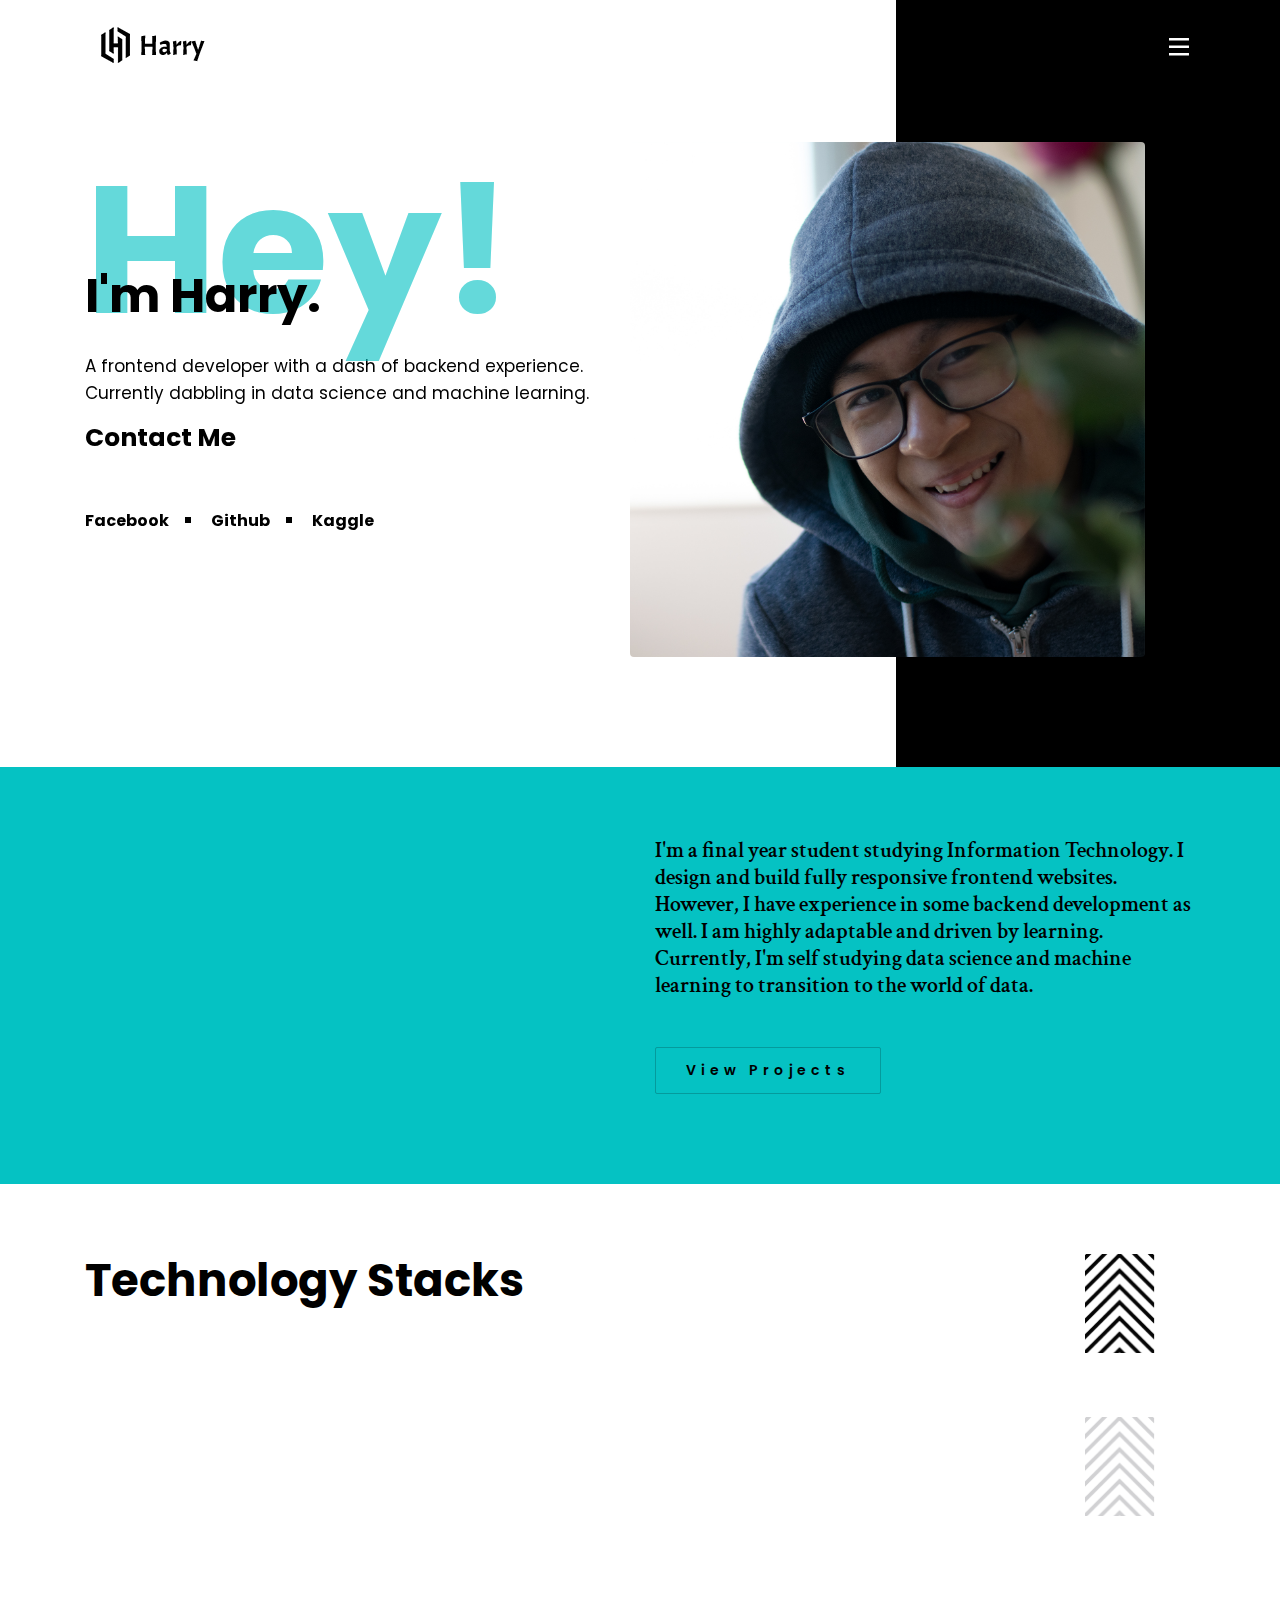
==== index.html @ b62c5f4a "initial files" ====
<!DOCTYPE html>
<html lang="en">

<head>
    <meta charset="UTF-8">
    <meta name="viewport" content="width=device-width, initial-scale=1.0">
    <meta http-equiv="X-UA-Compatible" content="ie=edge">
    <title>Harry Thu | Portfolio</title>
    <link rel="stylesheet" href="assets/vendors/animate.css/animate.min.css">
    <link rel="stylesheet" href="assets/css/style.css">

    <link rel="apple-touch-icon" sizes="180x180" href="assets/ico/apple-touch-icon.png">
    <link rel="icon" type="image/png" sizes="32x32" href="assets/ico/favicon-32x32.png">
    <link rel="icon" type="image/png" sizes="16x16" href="assets/ico/favicon-16x16.png">
    <link rel="manifest" href="assets/ico/site.webmanifest">

    
    <script src="assets/vendors/jquery/jquery.min.js"></script>
    <script src="assets/js/loader.js"></script>
</head>

<body>
    <div class="hiro-loader"></div>
    <header class="hiro-header home-header" id="top">
        <nav>
            <div class="container">
                <div class="hiro-nav">
                    <a href="index.html" class="nav-brand">
                        <img src="assets/images/logo@2x.png" alt="Hiro" class="logo">
                        <img src="assets/images/logo_white@2x.png" alt="Hiro" class="logo-white">
                    </a>
                    <button class="hiro-nav-popup-toggle">
                        <svg width="20px" height="18px" viewBox="0 0 20 18" version="1.1"
                            xmlns="http://www.w3.org/2000/svg" xmlns:xlink="http://www.w3.org/1999/xlink">
                            <g id="Hiro" stroke="none" stroke-width="1" fill="none" fill-rule="evenodd">
                                <g id="hiro-agency" transform="translate(-964.000000, -37.000000)" fill="#FFFFFF">
                                    <g id="Menu" transform="translate(964.000000, 37.000000)">
                                        <g id="menu">
                                            <rect id="Rectangle" fill-rule="nonzero" x="-8.05281767e-14" y="7.50795322"
                                                width="19.9609942" height="2.4951462"></rect>
                                            <rect id="Rectangle" fill-rule="nonzero" x="-8.05281767e-14" y="14.9964327"
                                                width="19.9609942" height="2.4951462"></rect>
                                            <rect id="Rectangle" fill-rule="nonzero" x="-8.05281767e-14"
                                                y="0.0194736842" width="19.9609942" height="2.4951462"></rect>
                                        </g>
                                    </g>
                                </g>
                            </g>
                        </svg>
                    </button>
                </div>
            </div>
        </nav>
        <div class="container wow fadeInUp">
            <div id="hiroHeaderCarousel" class="hiro-header-carousel carousel slide" data-ride="carousel"
                data-interval="3500">
                <div class="carousel-inner" role="listbox">
                    <div class="carousel-item active">
                        <div class="row">
                            <div class="col-md-6">
                                <h1 class="carousel-item-title" data-animation="animated fadeInRight" data-number="01">
                                    <span>I'm Harry.</span>
                                </h1>
                                <p class="carousel-item-description" data-animation="animated fadeInRight">A frontend
                                    developer with a dash of backend experience.
                                    Currently dabbling in data science and machine learning.
                                </p>
                                <a href="contact.html" class="carousel-item-link link-hover-fx"
                                    data-animation="animated fadeInRight" id="contact-butotn">Contact Me</a>
                                <ul class="carousel-item-social-links nav" data-animation="animated fadeInRight">
                                    <li>
                                        <a href="#!" class="link-hover-fx">Facebook</a>
                                    </li>
                                    <li>
                                        <a href="#!" class="link-hover-fx">Github</a>
                                    </li>
                                    <li>
                                        <a href="#!" class="link-hover-fx">Kaggle</a>
                                    </li>
                                </ul>
                            </div>

                            <div class="col-md-6">
                                <img src="assets/images/avatar.jpg" alt="Remarkable Digital Products"
                                    class="img-fluid w-100 rounded" width="372px">
                            </div>
                        </div>
                    </div>

                </div>

            </div>
        </div>
    </header>
    <div class="hiro-nav-popup-modal">
        <div class="hiro-nav-popup-modal-content">
            <div class="container">
                <div class="row">
                    <div class="col-md-6 menu-wrapper">
                        <ul class="nav hiro-main-nav">
                            <li class="nav-item">
                                <a href="index.html" class="nav-link">Home</a>
                            </li>
                            <li class="nav-item">
                                <a href="#about" class="nav-link">About Me</a>
                            </li>
                            <li class="nav-item">
                                <a href="#tech_stack" class="nav-link">Tech Stack</a>
                            </li>
                            <li class="nav-item">
                                <a href="#contact" class="nav-link">Contact</a>
                            </li>
                            <li class="nav-item">
                                <a href="resume" class="nav-link">Resume</a>
                            </li>
                        </ul>
                    </div>
                    <div class="col-md-6 blog-posts text-white ">
                        <h4 class="popup-blog-headng">Projects</h4>
                        <div class="media mb-4">
                            <img src="assets/images/projects/kaggle_thumbnail.jpg" alt="blog" width="86px" class="img-fluid mr-4">
                            <div class="media-body align-self-end">
                                <h5 class="popup-blog-post-title">Data Science </h5>
                                <h5 class="popup-blog-post-title">Titanic Dataset (Top 9%) </h5>
                                
                            </div>
                        </div>
                        <div class="media mb-4">
                            <img src="assets/images/Blog_small1.jpg" alt="blog" width="86px" class="img-fluid mr-4">
                            <div class="media-body align-self-end">
                                <h5 class="popup-blog-post-title">Web Development</h5>
                                <h5 class="popup-blog-post-title">First Full Stack Project </h5>
                            </div>
                        </div>

                        <p><a href="#projects" class="text-white link-hover-fx text-decoration-none"
                                id="nav-right-btn">View more</a></p>
                    </div>
                </div>
            </div>
        </div>
    </div>
    <section class="career-section hiro-section bg-primary " id="about">
        <div class="container">
            <div class="row">
                <div class="col-md-6 align-items-center my-auto">
                    <h2 class="section-title wow fadeInLeft">
                        About Me
                    </h2>
                </div>
                <div class="col-md-6 wow fadeInRight">
                    <p class="section-text-ct mb-5">I'm a final year student studying Information Technology. I design
                        and
                        build fully responsive frontend websites. However, I have experience in some backend development
                        as well. I am
                        highly adaptable and driven by learning.  Currently, I'm self studying data science and machine learning
                        to transition to the world of data.</p>
                    <a href="#projects" class="hiro-btn-outline">View Projects</a>

                </div>
            </div>
        </div>
    </section>
    <section class="hiro-section" id="tech_stack">
        <div class="container">
            <div class="service-section">
                <h2 class="section-title career-section-title">Technology Stacks</h2>
                <div class="row">
                    <div class="col-md-4 mb-4 mb-md-0 wow fadeInUp">
                        <h6 class="service-category-title">Comfortable</h6>
                        <ul class="service-list list-group list-group-flush">
                            <li class="list-group-item">HTML</li>
                            <li class="list-group-item">CSS/SASS</li>
                            <li class="list-group-item">Python</li>


                        </ul>
                    </div>
                    <div class="col-md-4 mb-4 mb-md-0 wow fadeInUp">
                        <h6 class="service-category-title">Capable</h6>
                        <ul class="service-list list-group list-group-flush">
                            <li class="list-group-item">Python (Data Science)</li>
                            <li class="list-group-item">Android (Java)</li>
                            <li class="list-group-item">Photoshop</li>
                        </ul>
                    </div>
                    <div class="col-md-4 mb-4 mb-md-0 wow fadeInUp">
                        <h6 class="service-category-title">Least comfortable</h6>
                        <ul class="service-list list-group list-group-flush">
                            <li class="list-group-item">Javascript</li>
                            <li class="list-group-item">MySQL</li>
                            <li class="list-group-item">PHP</li>
                        </ul>
                    </div>
                </div>
            </div>
        </div>
    </section>
    <section class="projects-section hiro-section" id="projects">
        <div class="container">
            <div class="row">
                <div class="col-md-6 project-column-normal fadeInUp">

                    <h2 class="section-title wow fadeInLeft">
                        Web Development
                    </h2>

                    <div class="project-card wow fadeInUp">
                        <img src="assets/images/projects/sign_tech/home_desktop.jpg" alt="Project" class="project-thumbnail">
                        <a href="signtech_project.html"><h6 class="project-title">Sign Tech</h6></a>
                        <p class="Project-category">Branding system / Motion design </p>
                    </div>
                    <div class="project-card wow fadeInUp">
                        <img src="assets/images/projects/cafes_in_yangon/landing_page.jpg" alt="Project" class="project-thumbnail">
                        <a href="cafe_project.html"><h6 class="project-title">Cafes in Yangon</h6></a>
                        <p class="Project-category">Branding system / Motion design </p>
                    </div>
                    <div class="project-card wow fadeInUp">
                        <img src="assets/images/projects/portfolio/1.jpg" alt="Project" class="project-thumbnail">
                        <a href="portfolio_project.html"><h6 class="project-title">Project Portfolio Version 1.0</h6></a>
                        <p class="Project-category">Branding system / Motion design </p>
                    </div>
                    <div class="project-card wow fadeInUp">
                        <img src="assets/images/projects/instagram_clone/3.jpg" alt="Project" class="project-thumbnail">
                        <a href="instagram_project.html"><h6 class="project-title">Instagram Clone</h6></a>                        
                        <p class="Project-category">Branding system / Motion design </p>
                    </div>
                </div>
                <div class="col-md-6 project-column-indented">
                    <h2 class="section-title wow fadeInRight">
                        Data Science
                    </h2>
                    <div class="project-card wow fadeInUp">
                        <img src="assets/images/projects/kaggle_thumbnail.jpg" alt="Project" class="project-thumbnail">
                        <h6 class="project-title">Predicting Titanic Survivors</h6>
                        <p class="Project-category">Top 9% of all competitors.<br>
                            Rank ~7300 on Kaggle </p>
                    </div>
                    <div class="project-card wow fadeInUp">
                        <img src="assets/images/Works1.png" alt="Project" class="project-thumbnail">
                        <h6 class="project-title">Predicting Cost of Cars</h6>
                        <p class="Project-category">Branding system / Motion design </p>
                    </div>
                    <div class="project-card wow fadeInUp">
                        <img src="assets/images/Works3.png" alt="Project" class="project-thumbnail">
                        <h6 class="project-title">Predicting Real Estate Cost</h6>
                        <p class="Project-category">Branding system / Motion design </p>
                    </div>
                    <h2 class="section-title wow fadeInRight">
                        IOT
                    </h2>
                    <div class="project-card wow fadeInUp">
                        <img src="assets/images/Works3.png" alt="Project" class="project-thumbnail">
                        <h6 class="project-title">Smart Mirror</h6>
                        <p class="Project-category">Top 9% of all competitors.<br>
                            Rank ~7300 on Kaggle </p>
                    </div>
                </div>

            </div>
        </div>
    </section>
    <section class="team-section hiro-section" id="work-experience">
        <div class="container">
            <div class="row">
                <div class="col-md-5 wow fadeInUp">
                    <h2 class="section-title">Work <br> Experience</h2>
                    <p class="section-text-light">Lorem ipsum dolor sit amet, consectetur adipiscing elit, sed do
                        eiusmod
                        tempor incididunt ut labore et dolore magna aliqua. Ut enim ad minim veniam, quis nostrud.</p>
                    <div>
                        <a class="carousel-control-prev" href="#hiroTeamCarousel" role="button" data-slide="prev">
                            <img src="assets/images/arrow_left.png" alt="left arrow" width="20px">
                            <span class="sr-only">Previous</span>
                        </a>
                        <a class="carousel-control-next" href="#hiroTeamCarousel" role="button" data-slide="next">
                            <img src="assets/images/Arrow_right.png" alt="right arrow" width="20px">
                            <span class="sr-only">Next</span>
                        </a>
                    </div>
                </div>
                <div class="col-md-7 wow fadeInRight my-auto">
                    <div id="hiroTeamCarousel" class="hiro-team-carousel carousel slide" data-ride="carousel">
                        <div class="carousel-inner" role="listbox">
                            <div class="carousel-item active">
                                <div class="row">
                                    <div class="col-sm-12 align-items-center ">
                                        <h2 class="carousel-title">Sign Tech</h2>
                                        <h5 class="carousel-subtitle">Project Lead</h5>
                                        <p>Lorem ipsum dolor sit amet, consectetur adipisicing elit. Distinctio eos
                                            laboriosam dolor molestias, voluptatibus cupiditate, labore illum totam
                                            porro ad earum deserunt fuga ullam cum in illo explicabo doloremque sed!
                                        </p>
                                    </div>
                                </div>
                            </div>
                            <div class="carousel-item ">
                                <div class="row">
                                    <div class="col-sm-12 align-items-center ">
                                        <h2 class="carousel-title">Inspiral Creative</h2>
                                        <h5 class="carousel-subtitle">Intern</h5>
                                        <p>Lorem ipsum dolor sit amet, consectetur adipisicing elit. Distinctio eos
                                            laboriosam dolor molestias, voluptatibus cupiditate, labore illum totam
                                            porro ad earum deserunt fuga ullam cum in illo explicabo doloremque sed!
                                        </p>
                                    </div>
                                </div>
                            </div>
                        </div>



                    </div>
                </div>
            </div>
        </div>
        </div>
    </section>
    <section class="contact-section hiro-section">
        <div class="container wow fadeInUp">
            <h6 class="font-weight-semibold mb-4 mb-md-0">At Explose, it’s always storytelling time. Swing by & share
                yours.</h6>
            <h2 class="section-title">Let’s talk</h2>
            <div class="contact-address">
                <div class="row">
                    <div class="col-md-5">
                        <p class="font-weight-medium">9010 Varna, Bulgaria, <br> Breeze Borough, <br> Saint Nicholas, 26
                        </p>
                    </div>
                    <div class="col-md-5 mb-4 mb-md-0">
                        <p class="font-weight-medium">MM: +95 421 004 559 <br> harrythu25@gmail.com</p>
                        <ul class="nav contact-social-links">
                            <li class="nav-item">
                                <a href="#!" class="nav-link">
                                    <img src="assets/images/twitter@1x.svg" alt="twitter">
                                </a>
                            </li>
                            <li class="nav-item">
                                <a href="#!" class="nav-link">
                                    <img src="assets/images/linkedin@1x.svg" alt="linkedin">
                                </a>
                            </li>
                            <li class="nav-item">
                                <a href="#!" class="nav-link">
                                    <img src="assets/images/facebook@1x.svg" alt="facebook">
                                </a>
                            </li>
                            <li class="nav-item">
                                <a href="#!" class="nav-link">
                                    <img src="assets/images/behance@1x.svg" alt="behance">
                                </a>
                            </li>
                            <li class="nav-item">
                                <a href="#!" class="nav-link">
                                    <img src="assets/images/medium@1x.svg" alt="medium">
                                </a>
                            </li>
                        </ul>
                    </div>
                    <div class="col-md-2 d-flex align-items-end">
                        <a href="#top" class="go-top-btn">
                            <img src="assets/images/arrow_up@1x.svg" alt="arrow up">
                            <span class="sr-only">Go to top</span>
                        </a>
                    </div>
                </div>
            </div>
        </div>
    </section>
    <footer class="hiro-footer wow fadeInUp">
        <div class="container d-flex flex-wrap justify-content-lg-between align-items-center">
            <p class="mb-0 footer-text">© <a href="https://www.bootstrapdash.com" target="_blank"
                    rel="noopener noreferrer" class="text-reset">BootstrapDash</a> 2020. All rights reserved.</p>
            <nav class="footer-nav nav">
                <a href="#!" class="nav-link">Terms and Conditions</a>
                <a href="#!" class="nav-link">Privacy Policy</a>
                <a href="#!" class="nav-link">Cookie Policy</a>
            </nav>
        </div>
    </footer>

    <script src="assets/vendors/wowjs/wow.min.js"></script>
    <script src="assets/vendors/popper.js/popper.min.js"></script>
    <script src="assets/vendors/bootstrap/dist/js/bootstrap.min.js"></script>
    <script src="assets/js/main.js"></script>
    <script>
        new WOW().init();
    </script>
</body>

</html>
---- assets/css/style.css ----
@import url("https://fonts.googleapis.com/css?family=Crimson+Text:600|Poppins:300,400,500,600,700&display=swap");
/*!
 * Bootstrap v4.4.1 (https://getbootstrap.com/)
 * Copyright 2011-2019 The Bootstrap Authors
 * Copyright 2011-2019 Twitter, Inc.
 * Licensed under MIT (https://github.com/twbs/bootstrap/blob/master/LICENSE)
 */
:root {
  --blue: #007bff;
  --indigo: #6610f2;
  --purple: #6f42c1;
  --pink: #e83e8c;
  --red: #dc3545;
  --orange: #fd7e14;
  --yellow: #ffc107;
  --green: #28a745;
  --teal: #20c997;
  --cyan: #17a2b8;
  --white: #fff;
  --gray: #6c757d;
  --gray-dark: #343a40;
  --primary: #05c2c3;
  --secondary: #6c757d;
  --success: #28a745;
  --info: #17a2b8;
  --warning: #ffc107;
  --danger: #dc3545;
  --light: #f8f9fa;
  --dark: #343a40;
  --breakpoint-xs: 0;
  --breakpoint-sm: 576px;
  --breakpoint-md: 768px;
  --breakpoint-lg: 992px;
  --breakpoint-xl: 1200px;
  --font-family-sans-serif: -apple-system, BlinkMacSystemFont, "Segoe UI", Roboto, "Helvetica Neue", Arial, "Noto Sans", sans-serif, "Apple Color Emoji", "Segoe UI Emoji", "Segoe UI Symbol", "Noto Color Emoji";
  --font-family-monospace: SFMono-Regular, Menlo, Monaco, Consolas, "Liberation Mono", "Courier New", monospace;
}

*,
*::before,
*::after {
  -webkit-box-sizing: border-box;
          box-sizing: border-box;
}

html {
  font-family: sans-serif;
  line-height: 1.15;
  -webkit-text-size-adjust: 100%;
  -webkit-tap-highlight-color: rgba(0, 0, 0, 0);
}

article, aside, figcaption, figure, footer, header, hgroup, main, nav, section {
  display: block;
}

body {
  margin: 0;
  font-family: "Poppins", sans-serif;
  font-size: 1rem;
  font-weight: 400;
  line-height: 1.5;
  color: #000000;
  text-align: left;
  background-color: #ffffff;
}

[tabindex="-1"]:focus:not(:focus-visible) {
  outline: 0 !important;
}

hr {
  -webkit-box-sizing: content-box;
          box-sizing: content-box;
  height: 0;
  overflow: visible;
}

h1, h2, h3, h4, h5, h6 {
  margin-top: 0;
  margin-bottom: 0.5rem;
}

p {
  margin-top: 0;
  margin-bottom: 1rem;
}

abbr[title],
abbr[data-original-title] {
  text-decoration: underline;
  -webkit-text-decoration: underline dotted;
          text-decoration: underline dotted;
  cursor: help;
  border-bottom: 0;
  text-decoration-skip-ink: none;
}

address {
  margin-bottom: 1rem;
  font-style: normal;
  line-height: inherit;
}

ol,
ul,
dl {
  margin-top: 0;
  margin-bottom: 1rem;
}

ol ol,
ul ul,
ol ul,
ul ol {
  margin-bottom: 0;
}

dt {
  font-weight: 700;
}

dd {
  margin-bottom: .5rem;
  margin-left: 0;
}

blockquote {
  margin: 0 0 1rem;
}

b,
strong {
  font-weight: bolder;
}

small {
  font-size: 80%;
}

sub,
sup {
  position: relative;
  font-size: 75%;
  line-height: 0;
  vertical-align: baseline;
}

sub {
  bottom: -.25em;
}

sup {
  top: -.5em;
}

a {
  color: #007bff;
  text-decoration: none;
  background-color: transparent;
}

a:hover {
  color: #0056b3;
  text-decoration: underline;
}

a:not([href]) {
  color: inherit;
  text-decoration: none;
}

a:not([href]):hover {
  color: inherit;
  text-decoration: none;
}

pre,
code,
kbd,
samp {
  font-family: SFMono-Regular, Menlo, Monaco, Consolas, "Liberation Mono", "Courier New", monospace;
  font-size: 1em;
}

pre {
  margin-top: 0;
  margin-bottom: 1rem;
  overflow: auto;
}

figure {
  margin: 0 0 1rem;
}

img {
  vertical-align: middle;
  border-style: none;
}

svg {
  overflow: hidden;
  vertical-align: middle;
}

table {
  border-collapse: collapse;
}

caption {
  padding-top: 0.75rem;
  padding-bottom: 0.75rem;
  color: #6c757d;
  text-align: left;
  caption-side: bottom;
}

th {
  text-align: inherit;
}

label {
  display: inline-block;
  margin-bottom: 0.5rem;
}

button {
  border-radius: 0;
}

button:focus {
  outline: 1px dotted;
  outline: 5px auto -webkit-focus-ring-color;
}

input,
button,
select,
optgroup,
textarea {
  margin: 0;
  font-family: inherit;
  font-size: inherit;
  line-height: inherit;
}

button,
input {
  overflow: visible;
}

button,
select {
  text-transform: none;
}

select {
  word-wrap: normal;
}

button,
[type="button"],
[type="reset"],
[type="submit"] {
  -webkit-appearance: button;
}

button:not(:disabled),
[type="button"]:not(:disabled),
[type="reset"]:not(:disabled),
[type="submit"]:not(:disabled) {
  cursor: pointer;
}

button::-moz-focus-inner,
[type="button"]::-moz-focus-inner,
[type="reset"]::-moz-focus-inner,
[type="submit"]::-moz-focus-inner {
  padding: 0;
  border-style: none;
}

input[type="radio"],
input[type="checkbox"] {
  -webkit-box-sizing: border-box;
          box-sizing: border-box;
  padding: 0;
}

input[type="date"],
input[type="time"],
input[type="datetime-local"],
input[type="month"] {
  -webkit-appearance: listbox;
}

textarea {
  overflow: auto;
  resize: vertical;
}

fieldset {
  min-width: 0;
  padding: 0;
  margin: 0;
  border: 0;
}

legend {
  display: block;
  width: 100%;
  max-width: 100%;
  padding: 0;
  margin-bottom: .5rem;
  font-size: 1.5rem;
  line-height: inherit;
  color: inherit;
  white-space: normal;
}

progress {
  vertical-align: baseline;
}

[type="number"]::-webkit-inner-spin-button,
[type="number"]::-webkit-outer-spin-button {
  height: auto;
}

[type="search"] {
  outline-offset: -2px;
  -webkit-appearance: none;
}

[type="search"]::-webkit-search-decoration {
  -webkit-appearance: none;
}

::-webkit-file-upload-button {
  font: inherit;
  -webkit-appearance: button;
}

output {
  display: inline-block;
}

summary {
  display: list-item;
  cursor: pointer;
}

template {
  display: none;
}

[hidden] {
  display: none !important;
}

h1, h2, h3, h4, h5, h6,
.h1, .h2, .h3, .h4, .h5, .h6 {
  margin-bottom: 0.5rem;
  font-weight: 700;
  line-height: 1.2;
}

h1, .h1 {
  font-size: 2.5rem;
}

h2, .h2 {
  font-size: 2rem;
}

h3, .h3 {
  font-size: 1.75rem;
}

h4, .h4 {
  font-size: 1.5rem;
}

h5, .h5 {
  font-size: 1.25rem;
}

h6, .h6 {
  font-size: 1rem;
}

.lead {
  font-size: 1.25rem;
  font-weight: 300;
}

.display-1 {
  font-size: 6rem;
  font-weight: 300;
  line-height: 1.2;
}

.display-2 {
  font-size: 5.5rem;
  font-weight: 300;
  line-height: 1.2;
}

.display-3 {
  font-size: 4.5rem;
  font-weight: 300;
  line-height: 1.2;
}

.display-4 {
  font-size: 3.5rem;
  font-weight: 300;
  line-height: 1.2;
}

hr {
  margin-top: 1rem;
  margin-bottom: 1rem;
  border: 0;
  border-top: 1px solid rgba(0, 0, 0, 0.1);
}

small,
.small {
  font-size: 80%;
  font-weight: 400;
}

mark,
.mark {
  padding: 0.2em;
  background-color: #fcf8e3;
}

.list-unstyled {
  padding-left: 0;
  list-style: none;
}

.list-inline {
  padding-left: 0;
  list-style: none;
}

.list-inline-item {
  display: inline-block;
}

.list-inline-item:not(:last-child) {
  margin-right: 0.5rem;
}

.initialism {
  font-size: 90%;
  text-transform: uppercase;
}

.blockquote {
  margin-bottom: 1rem;
  font-size: 1.25rem;
}

.blockquote-footer {
  display: block;
  font-size: 80%;
  color: #6c757d;
}

.blockquote-footer::before {
  content: "\2014\00A0";
}

.img-fluid {
  max-width: 100%;
  height: auto;
}

.img-thumbnail {
  padding: 0.25rem;
  background-color: #fff;
  border: 1px solid #dee2e6;
  border-radius: 0.25rem;
  max-width: 100%;
  height: auto;
}

.figure {
  display: inline-block;
}

.figure-img {
  margin-bottom: 0.5rem;
  line-height: 1;
}

.figure-caption {
  font-size: 90%;
  color: #6c757d;
}

code {
  font-size: 87.5%;
  color: #e83e8c;
  word-wrap: break-word;
}

a > code {
  color: inherit;
}

kbd {
  padding: 0.2rem 0.4rem;
  font-size: 87.5%;
  color: #fff;
  background-color: #212529;
  border-radius: 0.2rem;
}

kbd kbd {
  padding: 0;
  font-size: 100%;
  font-weight: 700;
}

pre {
  display: block;
  font-size: 87.5%;
  color: #212529;
}

pre code {
  font-size: inherit;
  color: inherit;
  word-break: normal;
}

.pre-scrollable {
  max-height: 340px;
  overflow-y: scroll;
}

.container {
  width: 100%;
  padding-right: 15px;
  padding-left: 15px;
  margin-right: auto;
  margin-left: auto;
}

@media (min-width: 576px) {
  .container {
    max-width: 540px;
  }
}

@media (min-width: 768px) {
  .container {
    max-width: 720px;
  }
}

@media (min-width: 992px) {
  .container {
    max-width: 960px;
  }
}

@media (min-width: 1200px) {
  .container {
    max-width: 1140px;
  }
}

.container-fluid, .container-sm, .container-md, .container-lg, .container-xl {
  width: 100%;
  padding-right: 15px;
  padding-left: 15px;
  margin-right: auto;
  margin-left: auto;
}

@media (min-width: 576px) {
  .container, .container-sm {
    max-width: 540px;
  }
}

@media (min-width: 768px) {
  .container, .container-sm, .container-md {
    max-width: 720px;
  }
}

@media (min-width: 992px) {
  .container, .container-sm, .container-md, .container-lg {
    max-width: 960px;
  }
}

@media (min-width: 1200px) {
  .container, .container-sm, .container-md, .container-lg, .container-xl {
    max-width: 1140px;
  }
}

.row {
  display: -webkit-box;
  display: -ms-flexbox;
  display: flex;
  -ms-flex-wrap: wrap;
      flex-wrap: wrap;
  margin-right: -15px;
  margin-left: -15px;
}

.no-gutters {
  margin-right: 0;
  margin-left: 0;
}

.no-gutters > .col,
.no-gutters > [class*="col-"] {
  padding-right: 0;
  padding-left: 0;
}

.col-1, .col-2, .col-3, .col-4, .col-5, .col-6, .col-7, .col-8, .col-9, .col-10, .col-11, .col-12, .col,
.col-auto, .col-sm-1, .col-sm-2, .col-sm-3, .col-sm-4, .col-sm-5, .col-sm-6, .col-sm-7, .col-sm-8, .col-sm-9, .col-sm-10, .col-sm-11, .col-sm-12, .col-sm,
.col-sm-auto, .col-md-1, .col-md-2, .col-md-3, .col-md-4, .col-md-5, .col-md-6, .col-md-7, .col-md-8, .col-md-9, .col-md-10, .col-md-11, .col-md-12, .col-md,
.col-md-auto, .col-lg-1, .col-lg-2, .col-lg-3, .col-lg-4, .col-lg-5, .col-lg-6, .col-lg-7, .col-lg-8, .col-lg-9, .col-lg-10, .col-lg-11, .col-lg-12, .col-lg,
.col-lg-auto, .col-xl-1, .col-xl-2, .col-xl-3, .col-xl-4, .col-xl-5, .col-xl-6, .col-xl-7, .col-xl-8, .col-xl-9, .col-xl-10, .col-xl-11, .col-xl-12, .col-xl,
.col-xl-auto {
  position: relative;
  width: 100%;
  padding-right: 15px;
  padding-left: 15px;
}

.col {
  -ms-flex-preferred-size: 0;
      flex-basis: 0;
  -webkit-box-flex: 1;
      -ms-flex-positive: 1;
          flex-grow: 1;
  max-width: 100%;
}

.row-cols-1 > * {
  -webkit-box-flex: 0;
      -ms-flex: 0 0 100%;
          flex: 0 0 100%;
  max-width: 100%;
}

.row-cols-2 > * {
  -webkit-box-flex: 0;
      -ms-flex: 0 0 50%;
          flex: 0 0 50%;
  max-width: 50%;
}

.row-cols-3 > * {
  -webkit-box-flex: 0;
      -ms-flex: 0 0 33.33333%;
          flex: 0 0 33.33333%;
  max-width: 33.33333%;
}

.row-cols-4 > * {
  -webkit-box-flex: 0;
      -ms-flex: 0 0 25%;
          flex: 0 0 25%;
  max-width: 25%;
}

.row-cols-5 > * {
  -webkit-box-flex: 0;
      -ms-flex: 0 0 20%;
          flex: 0 0 20%;
  max-width: 20%;
}

.row-cols-6 > * {
  -webkit-box-flex: 0;
      -ms-flex: 0 0 16.66667%;
          flex: 0 0 16.66667%;
  max-width: 16.66667%;
}

.col-auto {
  -webkit-box-flex: 0;
      -ms-flex: 0 0 auto;
          flex: 0 0 auto;
  width: auto;
  max-width: 100%;
}

.col-1 {
  -webkit-box-flex: 0;
      -ms-flex: 0 0 8.33333%;
          flex: 0 0 8.33333%;
  max-width: 8.33333%;
}

.col-2 {
  -webkit-box-flex: 0;
      -ms-flex: 0 0 16.66667%;
          flex: 0 0 16.66667%;
  max-width: 16.66667%;
}

.col-3 {
  -webkit-box-flex: 0;
      -ms-flex: 0 0 25%;
          flex: 0 0 25%;
  max-width: 25%;
}

.col-4 {
  -webkit-box-flex: 0;
      -ms-flex: 0 0 33.33333%;
          flex: 0 0 33.33333%;
  max-width: 33.33333%;
}

.col-5 {
  -webkit-box-flex: 0;
      -ms-flex: 0 0 41.66667%;
          flex: 0 0 41.66667%;
  max-width: 41.66667%;
}

.col-6 {
  -webkit-box-flex: 0;
      -ms-flex: 0 0 50%;
          flex: 0 0 50%;
  max-width: 50%;
}

.col-7 {
  -webkit-box-flex: 0;
      -ms-flex: 0 0 58.33333%;
          flex: 0 0 58.33333%;
  max-width: 58.33333%;
}

.col-8 {
  -webkit-box-flex: 0;
      -ms-flex: 0 0 66.66667%;
          flex: 0 0 66.66667%;
  max-width: 66.66667%;
}

.col-9 {
  -webkit-box-flex: 0;
      -ms-flex: 0 0 75%;
          flex: 0 0 75%;
  max-width: 75%;
}

.col-10 {
  -webkit-box-flex: 0;
      -ms-flex: 0 0 83.33333%;
          flex: 0 0 83.33333%;
  max-width: 83.33333%;
}

.col-11 {
  -webkit-box-flex: 0;
      -ms-flex: 0 0 91.66667%;
          flex: 0 0 91.66667%;
  max-width: 91.66667%;
}

.col-12 {
  -webkit-box-flex: 0;
      -ms-flex: 0 0 100%;
          flex: 0 0 100%;
  max-width: 100%;
}

.order-first {
  -webkit-box-ordinal-group: 0;
      -ms-flex-order: -1;
          order: -1;
}

.order-last {
  -webkit-box-ordinal-group: 14;
      -ms-flex-order: 13;
          order: 13;
}

.order-0 {
  -webkit-box-ordinal-group: 1;
      -ms-flex-order: 0;
          order: 0;
}

.order-1 {
  -webkit-box-ordinal-group: 2;
      -ms-flex-order: 1;
          order: 1;
}

.order-2 {
  -webkit-box-ordinal-group: 3;
      -ms-flex-order: 2;
          order: 2;
}

.order-3 {
  -webkit-box-ordinal-group: 4;
      -ms-flex-order: 3;
          order: 3;
}

.order-4 {
  -webkit-box-ordinal-group: 5;
      -ms-flex-order: 4;
          order: 4;
}

.order-5 {
  -webkit-box-ordinal-group: 6;
      -ms-flex-order: 5;
          order: 5;
}

.order-6 {
  -webkit-box-ordinal-group: 7;
      -ms-flex-order: 6;
          order: 6;
}

.order-7 {
  -webkit-box-ordinal-group: 8;
      -ms-flex-order: 7;
          order: 7;
}

.order-8 {
  -webkit-box-ordinal-group: 9;
      -ms-flex-order: 8;
          order: 8;
}

.order-9 {
  -webkit-box-ordinal-group: 10;
      -ms-flex-order: 9;
          order: 9;
}

.order-10 {
  -webkit-box-ordinal-group: 11;
      -ms-flex-order: 10;
          order: 10;
}

.order-11 {
  -webkit-box-ordinal-group: 12;
      -ms-flex-order: 11;
          order: 11;
}

.order-12 {
  -webkit-box-ordinal-group: 13;
      -ms-flex-order: 12;
          order: 12;
}

.offset-1 {
  margin-left: 8.33333%;
}

.offset-2 {
  margin-left: 16.66667%;
}

.offset-3 {
  margin-left: 25%;
}

.offset-4 {
  margin-left: 33.33333%;
}

.offset-5 {
  margin-left: 41.66667%;
}

.offset-6 {
  margin-left: 50%;
}

.offset-7 {
  margin-left: 58.33333%;
}

.offset-8 {
  margin-left: 66.66667%;
}

.offset-9 {
  margin-left: 75%;
}

.offset-10 {
  margin-left: 83.33333%;
}

.offset-11 {
  margin-left: 91.66667%;
}

@media (min-width: 576px) {
  .col-sm {
    -ms-flex-preferred-size: 0;
        flex-basis: 0;
    -webkit-box-flex: 1;
        -ms-flex-positive: 1;
            flex-grow: 1;
    max-width: 100%;
  }
  .row-cols-sm-1 > * {
    -webkit-box-flex: 0;
        -ms-flex: 0 0 100%;
            flex: 0 0 100%;
    max-width: 100%;
  }
  .row-cols-sm-2 > * {
    -webkit-box-flex: 0;
        -ms-flex: 0 0 50%;
            flex: 0 0 50%;
    max-width: 50%;
  }
  .row-cols-sm-3 > * {
    -webkit-box-flex: 0;
        -ms-flex: 0 0 33.33333%;
            flex: 0 0 33.33333%;
    max-width: 33.33333%;
  }
  .row-cols-sm-4 > * {
    -webkit-box-flex: 0;
        -ms-flex: 0 0 25%;
            flex: 0 0 25%;
    max-width: 25%;
  }
  .row-cols-sm-5 > * {
    -webkit-box-flex: 0;
        -ms-flex: 0 0 20%;
            flex: 0 0 20%;
    max-width: 20%;
  }
  .row-cols-sm-6 > * {
    -webkit-box-flex: 0;
        -ms-flex: 0 0 16.66667%;
            flex: 0 0 16.66667%;
    max-width: 16.66667%;
  }
  .col-sm-auto {
    -webkit-box-flex: 0;
        -ms-flex: 0 0 auto;
            flex: 0 0 auto;
    width: auto;
    max-width: 100%;
  }
  .col-sm-1 {
    -webkit-box-flex: 0;
        -ms-flex: 0 0 8.33333%;
            flex: 0 0 8.33333%;
    max-width: 8.33333%;
  }
  .col-sm-2 {
    -webkit-box-flex: 0;
        -ms-flex: 0 0 16.66667%;
            flex: 0 0 16.66667%;
    max-width: 16.66667%;
  }
  .col-sm-3 {
    -webkit-box-flex: 0;
        -ms-flex: 0 0 25%;
            flex: 0 0 25%;
    max-width: 25%;
  }
  .col-sm-4 {
    -webkit-box-flex: 0;
        -ms-flex: 0 0 33.33333%;
            flex: 0 0 33.33333%;
    max-width: 33.33333%;
  }
  .col-sm-5 {
    -webkit-box-flex: 0;
        -ms-flex: 0 0 41.66667%;
            flex: 0 0 41.66667%;
    max-width: 41.66667%;
  }
  .col-sm-6 {
    -webkit-box-flex: 0;
        -ms-flex: 0 0 50%;
            flex: 0 0 50%;
    max-width: 50%;
  }
  .col-sm-7 {
    -webkit-box-flex: 0;
        -ms-flex: 0 0 58.33333%;
            flex: 0 0 58.33333%;
    max-width: 58.33333%;
  }
  .col-sm-8 {
    -webkit-box-flex: 0;
        -ms-flex: 0 0 66.66667%;
            flex: 0 0 66.66667%;
    max-width: 66.66667%;
  }
  .col-sm-9 {
    -webkit-box-flex: 0;
        -ms-flex: 0 0 75%;
            flex: 0 0 75%;
    max-width: 75%;
  }
  .col-sm-10 {
    -webkit-box-flex: 0;
        -ms-flex: 0 0 83.33333%;
            flex: 0 0 83.33333%;
    max-width: 83.33333%;
  }
  .col-sm-11 {
    -webkit-box-flex: 0;
        -ms-flex: 0 0 91.66667%;
            flex: 0 0 91.66667%;
    max-width: 91.66667%;
  }
  .col-sm-12 {
    -webkit-box-flex: 0;
        -ms-flex: 0 0 100%;
            flex: 0 0 100%;
    max-width: 100%;
  }
  .order-sm-first {
    -webkit-box-ordinal-group: 0;
        -ms-flex-order: -1;
            order: -1;
  }
  .order-sm-last {
    -webkit-box-ordinal-group: 14;
        -ms-flex-order: 13;
            order: 13;
  }
  .order-sm-0 {
    -webkit-box-ordinal-group: 1;
        -ms-flex-order: 0;
            order: 0;
  }
  .order-sm-1 {
    -webkit-box-ordinal-group: 2;
        -ms-flex-order: 1;
            order: 1;
  }
  .order-sm-2 {
    -webkit-box-ordinal-group: 3;
        -ms-flex-order: 2;
            order: 2;
  }
  .order-sm-3 {
    -webkit-box-ordinal-group: 4;
        -ms-flex-order: 3;
            order: 3;
  }
  .order-sm-4 {
    -webkit-box-ordinal-group: 5;
        -ms-flex-order: 4;
            order: 4;
  }
  .order-sm-5 {
    -webkit-box-ordinal-group: 6;
        -ms-flex-order: 5;
            order: 5;
  }
  .order-sm-6 {
    -webkit-box-ordinal-group: 7;
        -ms-flex-order: 6;
            order: 6;
  }
  .order-sm-7 {
    -webkit-box-ordinal-group: 8;
        -ms-flex-order: 7;
            order: 7;
  }
  .order-sm-8 {
    -webkit-box-ordinal-group: 9;
        -ms-flex-order: 8;
            order: 8;
  }
  .order-sm-9 {
    -webkit-box-ordinal-group: 10;
        -ms-flex-order: 9;
            order: 9;
  }
  .order-sm-10 {
    -webkit-box-ordinal-group: 11;
        -ms-flex-order: 10;
            order: 10;
  }
  .order-sm-11 {
    -webkit-box-ordinal-group: 12;
        -ms-flex-order: 11;
            order: 11;
  }
  .order-sm-12 {
    -webkit-box-ordinal-group: 13;
        -ms-flex-order: 12;
            order: 12;
  }
  .offset-sm-0 {
    margin-left: 0;
  }
  .offset-sm-1 {
    margin-left: 8.33333%;
  }
  .offset-sm-2 {
    margin-left: 16.66667%;
  }
  .offset-sm-3 {
    margin-left: 25%;
  }
  .offset-sm-4 {
    margin-left: 33.33333%;
  }
  .offset-sm-5 {
    margin-left: 41.66667%;
  }
  .offset-sm-6 {
    margin-left: 50%;
  }
  .offset-sm-7 {
    margin-left: 58.33333%;
  }
  .offset-sm-8 {
    margin-left: 66.66667%;
  }
  .offset-sm-9 {
    margin-left: 75%;
  }
  .offset-sm-10 {
    margin-left: 83.33333%;
  }
  .offset-sm-11 {
    margin-left: 91.66667%;
  }
}

@media (min-width: 768px) {
  .col-md {
    -ms-flex-preferred-size: 0;
        flex-basis: 0;
    -webkit-box-flex: 1;
        -ms-flex-positive: 1;
            flex-grow: 1;
    max-width: 100%;
  }
  .row-cols-md-1 > * {
    -webkit-box-flex: 0;
        -ms-flex: 0 0 100%;
            flex: 0 0 100%;
    max-width: 100%;
  }
  .row-cols-md-2 > * {
    -webkit-box-flex: 0;
        -ms-flex: 0 0 50%;
            flex: 0 0 50%;
    max-width: 50%;
  }
  .row-cols-md-3 > * {
    -webkit-box-flex: 0;
        -ms-flex: 0 0 33.33333%;
            flex: 0 0 33.33333%;
    max-width: 33.33333%;
  }
  .row-cols-md-4 > * {
    -webkit-box-flex: 0;
        -ms-flex: 0 0 25%;
            flex: 0 0 25%;
    max-width: 25%;
  }
  .row-cols-md-5 > * {
    -webkit-box-flex: 0;
        -ms-flex: 0 0 20%;
            flex: 0 0 20%;
    max-width: 20%;
  }
  .row-cols-md-6 > * {
    -webkit-box-flex: 0;
        -ms-flex: 0 0 16.66667%;
            flex: 0 0 16.66667%;
    max-width: 16.66667%;
  }
  .col-md-auto {
    -webkit-box-flex: 0;
        -ms-flex: 0 0 auto;
            flex: 0 0 auto;
    width: auto;
    max-width: 100%;
  }
  .col-md-1 {
    -webkit-box-flex: 0;
        -ms-flex: 0 0 8.33333%;
            flex: 0 0 8.33333%;
    max-width: 8.33333%;
  }
  .col-md-2 {
    -webkit-box-flex: 0;
        -ms-flex: 0 0 16.66667%;
            flex: 0 0 16.66667%;
    max-width: 16.66667%;
  }
  .col-md-3 {
    -webkit-box-flex: 0;
        -ms-flex: 0 0 25%;
            flex: 0 0 25%;
    max-width: 25%;
  }
  .col-md-4 {
    -webkit-box-flex: 0;
        -ms-flex: 0 0 33.33333%;
            flex: 0 0 33.33333%;
    max-width: 33.33333%;
  }
  .col-md-5 {
    -webkit-box-flex: 0;
        -ms-flex: 0 0 41.66667%;
            flex: 0 0 41.66667%;
    max-width: 41.66667%;
  }
  .col-md-6 {
    -webkit-box-flex: 0;
        -ms-flex: 0 0 50%;
            flex: 0 0 50%;
    max-width: 50%;
  }
  .col-md-7 {
    -webkit-box-flex: 0;
        -ms-flex: 0 0 58.33333%;
            flex: 0 0 58.33333%;
    max-width: 58.33333%;
  }
  .col-md-8 {
    -webkit-box-flex: 0;
        -ms-flex: 0 0 66.66667%;
            flex: 0 0 66.66667%;
    max-width: 66.66667%;
  }
  .col-md-9 {
    -webkit-box-flex: 0;
        -ms-flex: 0 0 75%;
            flex: 0 0 75%;
    max-width: 75%;
  }
  .col-md-10 {
    -webkit-box-flex: 0;
        -ms-flex: 0 0 83.33333%;
            flex: 0 0 83.33333%;
    max-width: 83.33333%;
  }
  .col-md-11 {
    -webkit-box-flex: 0;
        -ms-flex: 0 0 91.66667%;
            flex: 0 0 91.66667%;
    max-width: 91.66667%;
  }
  .col-md-12 {
    -webkit-box-flex: 0;
        -ms-flex: 0 0 100%;
            flex: 0 0 100%;
    max-width: 100%;
  }
  .order-md-first {
    -webkit-box-ordinal-group: 0;
        -ms-flex-order: -1;
            order: -1;
  }
  .order-md-last {
    -webkit-box-ordinal-group: 14;
        -ms-flex-order: 13;
            order: 13;
  }
  .order-md-0 {
    -webkit-box-ordinal-group: 1;
        -ms-flex-order: 0;
            order: 0;
  }
  .order-md-1 {
    -webkit-box-ordinal-group: 2;
        -ms-flex-order: 1;
            order: 1;
  }
  .order-md-2 {
    -webkit-box-ordinal-group: 3;
        -ms-flex-order: 2;
            order: 2;
  }
  .order-md-3 {
    -webkit-box-ordinal-group: 4;
        -ms-flex-order: 3;
            order: 3;
  }
  .order-md-4 {
    -webkit-box-ordinal-group: 5;
        -ms-flex-order: 4;
            order: 4;
  }
  .order-md-5 {
    -webkit-box-ordinal-group: 6;
        -ms-flex-order: 5;
            order: 5;
  }
  .order-md-6 {
    -webkit-box-ordinal-group: 7;
        -ms-flex-order: 6;
            order: 6;
  }
  .order-md-7 {
    -webkit-box-ordinal-group: 8;
        -ms-flex-order: 7;
            order: 7;
  }
  .order-md-8 {
    -webkit-box-ordinal-group: 9;
        -ms-flex-order: 8;
            order: 8;
  }
  .order-md-9 {
    -webkit-box-ordinal-group: 10;
        -ms-flex-order: 9;
            order: 9;
  }
  .order-md-10 {
    -webkit-box-ordinal-group: 11;
        -ms-flex-order: 10;
            order: 10;
  }
  .order-md-11 {
    -webkit-box-ordinal-group: 12;
        -ms-flex-order: 11;
            order: 11;
  }
  .order-md-12 {
    -webkit-box-ordinal-group: 13;
        -ms-flex-order: 12;
            order: 12;
  }
  .offset-md-0 {
    margin-left: 0;
  }
  .offset-md-1 {
    margin-left: 8.33333%;
  }
  .offset-md-2 {
    margin-left: 16.66667%;
  }
  .offset-md-3 {
    margin-left: 25%;
  }
  .offset-md-4 {
    margin-left: 33.33333%;
  }
  .offset-md-5 {
    margin-left: 41.66667%;
  }
  .offset-md-6 {
    margin-left: 50%;
  }
  .offset-md-7 {
    margin-left: 58.33333%;
  }
  .offset-md-8 {
    margin-left: 66.66667%;
  }
  .offset-md-9 {
    margin-left: 75%;
  }
  .offset-md-10 {
    margin-left: 83.33333%;
  }
  .offset-md-11 {
    margin-left: 91.66667%;
  }
}

@media (min-width: 992px) {
  .col-lg {
    -ms-flex-preferred-size: 0;
        flex-basis: 0;
    -webkit-box-flex: 1;
        -ms-flex-positive: 1;
            flex-grow: 1;
    max-width: 100%;
  }
  .row-cols-lg-1 > * {
    -webkit-box-flex: 0;
        -ms-flex: 0 0 100%;
            flex: 0 0 100%;
    max-width: 100%;
  }
  .row-cols-lg-2 > * {
    -webkit-box-flex: 0;
        -ms-flex: 0 0 50%;
            flex: 0 0 50%;
    max-width: 50%;
  }
  .row-cols-lg-3 > * {
    -webkit-box-flex: 0;
        -ms-flex: 0 0 33.33333%;
            flex: 0 0 33.33333%;
    max-width: 33.33333%;
  }
  .row-cols-lg-4 > * {
    -webkit-box-flex: 0;
        -ms-flex: 0 0 25%;
            flex: 0 0 25%;
    max-width: 25%;
  }
  .row-cols-lg-5 > * {
    -webkit-box-flex: 0;
        -ms-flex: 0 0 20%;
            flex: 0 0 20%;
    max-width: 20%;
  }
  .row-cols-lg-6 > * {
    -webkit-box-flex: 0;
        -ms-flex: 0 0 16.66667%;
            flex: 0 0 16.66667%;
    max-width: 16.66667%;
  }
  .col-lg-auto {
    -webkit-box-flex: 0;
        -ms-flex: 0 0 auto;
            flex: 0 0 auto;
    width: auto;
    max-width: 100%;
  }
  .col-lg-1 {
    -webkit-box-flex: 0;
        -ms-flex: 0 0 8.33333%;
            flex: 0 0 8.33333%;
    max-width: 8.33333%;
  }
  .col-lg-2 {
    -webkit-box-flex: 0;
        -ms-flex: 0 0 16.66667%;
            flex: 0 0 16.66667%;
    max-width: 16.66667%;
  }
  .col-lg-3 {
    -webkit-box-flex: 0;
        -ms-flex: 0 0 25%;
            flex: 0 0 25%;
    max-width: 25%;
  }
  .col-lg-4 {
    -webkit-box-flex: 0;
        -ms-flex: 0 0 33.33333%;
            flex: 0 0 33.33333%;
    max-width: 33.33333%;
  }
  .col-lg-5 {
    -webkit-box-flex: 0;
        -ms-flex: 0 0 41.66667%;
            flex: 0 0 41.66667%;
    max-width: 41.66667%;
  }
  .col-lg-6 {
    -webkit-box-flex: 0;
        -ms-flex: 0 0 50%;
            flex: 0 0 50%;
    max-width: 50%;
  }
  .col-lg-7 {
    -webkit-box-flex: 0;
        -ms-flex: 0 0 58.33333%;
            flex: 0 0 58.33333%;
    max-width: 58.33333%;
  }
  .col-lg-8 {
    -webkit-box-flex: 0;
        -ms-flex: 0 0 66.66667%;
            flex: 0 0 66.66667%;
    max-width: 66.66667%;
  }
  .col-lg-9 {
    -webkit-box-flex: 0;
        -ms-flex: 0 0 75%;
            flex: 0 0 75%;
    max-width: 75%;
  }
  .col-lg-10 {
    -webkit-box-flex: 0;
        -ms-flex: 0 0 83.33333%;
            flex: 0 0 83.33333%;
    max-width: 83.33333%;
  }
  .col-lg-11 {
    -webkit-box-flex: 0;
        -ms-flex: 0 0 91.66667%;
            flex: 0 0 91.66667%;
    max-width: 91.66667%;
  }
  .col-lg-12 {
    -webkit-box-flex: 0;
        -ms-flex: 0 0 100%;
            flex: 0 0 100%;
    max-width: 100%;
  }
  .order-lg-first {
    -webkit-box-ordinal-group: 0;
        -ms-flex-order: -1;
            order: -1;
  }
  .order-lg-last {
    -webkit-box-ordinal-group: 14;
        -ms-flex-order: 13;
            order: 13;
  }
  .order-lg-0 {
    -webkit-box-ordinal-group: 1;
        -ms-flex-order: 0;
            order: 0;
  }
  .order-lg-1 {
    -webkit-box-ordinal-group: 2;
        -ms-flex-order: 1;
            order: 1;
  }
  .order-lg-2 {
    -webkit-box-ordinal-group: 3;
        -ms-flex-order: 2;
            order: 2;
  }
  .order-lg-3 {
    -webkit-box-ordinal-group: 4;
        -ms-flex-order: 3;
            order: 3;
  }
  .order-lg-4 {
    -webkit-box-ordinal-group: 5;
        -ms-flex-order: 4;
            order: 4;
  }
  .order-lg-5 {
    -webkit-box-ordinal-group: 6;
        -ms-flex-order: 5;
            order: 5;
  }
  .order-lg-6 {
    -webkit-box-ordinal-group: 7;
        -ms-flex-order: 6;
            order: 6;
  }
  .order-lg-7 {
    -webkit-box-ordinal-group: 8;
        -ms-flex-order: 7;
            order: 7;
  }
  .order-lg-8 {
    -webkit-box-ordinal-group: 9;
        -ms-flex-order: 8;
            order: 8;
  }
  .order-lg-9 {
    -webkit-box-ordinal-group: 10;
        -ms-flex-order: 9;
            order: 9;
  }
  .order-lg-10 {
    -webkit-box-ordinal-group: 11;
        -ms-flex-order: 10;
            order: 10;
  }
  .order-lg-11 {
    -webkit-box-ordinal-group: 12;
        -ms-flex-order: 11;
            order: 11;
  }
  .order-lg-12 {
    -webkit-box-ordinal-group: 13;
        -ms-flex-order: 12;
            order: 12;
  }
  .offset-lg-0 {
    margin-left: 0;
  }
  .offset-lg-1 {
    margin-left: 8.33333%;
  }
  .offset-lg-2 {
    margin-left: 16.66667%;
  }
  .offset-lg-3 {
    margin-left: 25%;
  }
  .offset-lg-4 {
    margin-left: 33.33333%;
  }
  .offset-lg-5 {
    margin-left: 41.66667%;
  }
  .offset-lg-6 {
    margin-left: 50%;
  }
  .offset-lg-7 {
    margin-left: 58.33333%;
  }
  .offset-lg-8 {
    margin-left: 66.66667%;
  }
  .offset-lg-9 {
    margin-left: 75%;
  }
  .offset-lg-10 {
    margin-left: 83.33333%;
  }
  .offset-lg-11 {
    margin-left: 91.66667%;
  }
}

@media (min-width: 1200px) {
  .col-xl {
    -ms-flex-preferred-size: 0;
        flex-basis: 0;
    -webkit-box-flex: 1;
        -ms-flex-positive: 1;
            flex-grow: 1;
    max-width: 100%;
  }
  .row-cols-xl-1 > * {
    -webkit-box-flex: 0;
        -ms-flex: 0 0 100%;
            flex: 0 0 100%;
    max-width: 100%;
  }
  .row-cols-xl-2 > * {
    -webkit-box-flex: 0;
        -ms-flex: 0 0 50%;
            flex: 0 0 50%;
    max-width: 50%;
  }
  .row-cols-xl-3 > * {
    -webkit-box-flex: 0;
        -ms-flex: 0 0 33.33333%;
            flex: 0 0 33.33333%;
    max-width: 33.33333%;
  }
  .row-cols-xl-4 > * {
    -webkit-box-flex: 0;
        -ms-flex: 0 0 25%;
            flex: 0 0 25%;
    max-width: 25%;
  }
  .row-cols-xl-5 > * {
    -webkit-box-flex: 0;
        -ms-flex: 0 0 20%;
            flex: 0 0 20%;
    max-width: 20%;
  }
  .row-cols-xl-6 > * {
    -webkit-box-flex: 0;
        -ms-flex: 0 0 16.66667%;
            flex: 0 0 16.66667%;
    max-width: 16.66667%;
  }
  .col-xl-auto {
    -webkit-box-flex: 0;
        -ms-flex: 0 0 auto;
            flex: 0 0 auto;
    width: auto;
    max-width: 100%;
  }
  .col-xl-1 {
    -webkit-box-flex: 0;
        -ms-flex: 0 0 8.33333%;
            flex: 0 0 8.33333%;
    max-width: 8.33333%;
  }
  .col-xl-2 {
    -webkit-box-flex: 0;
        -ms-flex: 0 0 16.66667%;
            flex: 0 0 16.66667%;
    max-width: 16.66667%;
  }
  .col-xl-3 {
    -webkit-box-flex: 0;
        -ms-flex: 0 0 25%;
            flex: 0 0 25%;
    max-width: 25%;
  }
  .col-xl-4 {
    -webkit-box-flex: 0;
        -ms-flex: 0 0 33.33333%;
            flex: 0 0 33.33333%;
    max-width: 33.33333%;
  }
  .col-xl-5 {
    -webkit-box-flex: 0;
        -ms-flex: 0 0 41.66667%;
            flex: 0 0 41.66667%;
    max-width: 41.66667%;
  }
  .col-xl-6 {
    -webkit-box-flex: 0;
        -ms-flex: 0 0 50%;
            flex: 0 0 50%;
    max-width: 50%;
  }
  .col-xl-7 {
    -webkit-box-flex: 0;
        -ms-flex: 0 0 58.33333%;
            flex: 0 0 58.33333%;
    max-width: 58.33333%;
  }
  .col-xl-8 {
    -webkit-box-flex: 0;
        -ms-flex: 0 0 66.66667%;
            flex: 0 0 66.66667%;
    max-width: 66.66667%;
  }
  .col-xl-9 {
    -webkit-box-flex: 0;
        -ms-flex: 0 0 75%;
            flex: 0 0 75%;
    max-width: 75%;
  }
  .col-xl-10 {
    -webkit-box-flex: 0;
        -ms-flex: 0 0 83.33333%;
            flex: 0 0 83.33333%;
    max-width: 83.33333%;
  }
  .col-xl-11 {
    -webkit-box-flex: 0;
        -ms-flex: 0 0 91.66667%;
            flex: 0 0 91.66667%;
    max-width: 91.66667%;
  }
  .col-xl-12 {
    -webkit-box-flex: 0;
        -ms-flex: 0 0 100%;
            flex: 0 0 100%;
    max-width: 100%;
  }
  .order-xl-first {
    -webkit-box-ordinal-group: 0;
        -ms-flex-order: -1;
            order: -1;
  }
  .order-xl-last {
    -webkit-box-ordinal-group: 14;
        -ms-flex-order: 13;
            order: 13;
  }
  .order-xl-0 {
    -webkit-box-ordinal-group: 1;
        -ms-flex-order: 0;
            order: 0;
  }
  .order-xl-1 {
    -webkit-box-ordinal-group: 2;
        -ms-flex-order: 1;
            order: 1;
  }
  .order-xl-2 {
    -webkit-box-ordinal-group: 3;
        -ms-flex-order: 2;
            order: 2;
  }
  .order-xl-3 {
    -webkit-box-ordinal-group: 4;
        -ms-flex-order: 3;
            order: 3;
  }
  .order-xl-4 {
    -webkit-box-ordinal-group: 5;
        -ms-flex-order: 4;
            order: 4;
  }
  .order-xl-5 {
    -webkit-box-ordinal-group: 6;
        -ms-flex-order: 5;
            order: 5;
  }
  .order-xl-6 {
    -webkit-box-ordinal-group: 7;
        -ms-flex-order: 6;
            order: 6;
  }
  .order-xl-7 {
    -webkit-box-ordinal-group: 8;
        -ms-flex-order: 7;
            order: 7;
  }
  .order-xl-8 {
    -webkit-box-ordinal-group: 9;
        -ms-flex-order: 8;
            order: 8;
  }
  .order-xl-9 {
    -webkit-box-ordinal-group: 10;
        -ms-flex-order: 9;
            order: 9;
  }
  .order-xl-10 {
    -webkit-box-ordinal-group: 11;
        -ms-flex-order: 10;
            order: 10;
  }
  .order-xl-11 {
    -webkit-box-ordinal-group: 12;
        -ms-flex-order: 11;
            order: 11;
  }
  .order-xl-12 {
    -webkit-box-ordinal-group: 13;
        -ms-flex-order: 12;
            order: 12;
  }
  .offset-xl-0 {
    margin-left: 0;
  }
  .offset-xl-1 {
    margin-left: 8.33333%;
  }
  .offset-xl-2 {
    margin-left: 16.66667%;
  }
  .offset-xl-3 {
    margin-left: 25%;
  }
  .offset-xl-4 {
    margin-left: 33.33333%;
  }
  .offset-xl-5 {
    margin-left: 41.66667%;
  }
  .offset-xl-6 {
    margin-left: 50%;
  }
  .offset-xl-7 {
    margin-left: 58.33333%;
  }
  .offset-xl-8 {
    margin-left: 66.66667%;
  }
  .offset-xl-9 {
    margin-left: 75%;
  }
  .offset-xl-10 {
    margin-left: 83.33333%;
  }
  .offset-xl-11 {
    margin-left: 91.66667%;
  }
}

.table {
  width: 100%;
  margin-bottom: 1rem;
  color: #212529;
}

.table th,
.table td {
  padding: 0.75rem;
  vertical-align: top;
  border-top: 1px solid #dee2e6;
}

.table thead th {
  vertical-align: bottom;
  border-bottom: 2px solid #dee2e6;
}

.table tbody + tbody {
  border-top: 2px solid #dee2e6;
}

.table-sm th,
.table-sm td {
  padding: 0.3rem;
}

.table-bordered {
  border: 1px solid #dee2e6;
}

.table-bordered th,
.table-bordered td {
  border: 1px solid #dee2e6;
}

.table-bordered thead th,
.table-bordered thead td {
  border-bottom-width: 2px;
}

.table-borderless th,
.table-borderless td,
.table-borderless thead th,
.table-borderless tbody + tbody {
  border: 0;
}

.table-striped tbody tr:nth-of-type(odd) {
  background-color: rgba(0, 0, 0, 0.05);
}

.table-hover tbody tr:hover {
  color: #212529;
  background-color: rgba(0, 0, 0, 0.075);
}

.table-primary,
.table-primary > th,
.table-primary > td {
  background-color: #b9eeee;
}

.table-primary th,
.table-primary td,
.table-primary thead th,
.table-primary tbody + tbody {
  border-color: #7ddfe0;
}

.table-hover .table-primary:hover {
  background-color: #a4e9e9;
}

.table-hover .table-primary:hover > td,
.table-hover .table-primary:hover > th {
  background-color: #a4e9e9;
}

.table-secondary,
.table-secondary > th,
.table-secondary > td {
  background-color: #d6d8db;
}

.table-secondary th,
.table-secondary td,
.table-secondary thead th,
.table-secondary tbody + tbody {
  border-color: #b3b7bb;
}

.table-hover .table-secondary:hover {
  background-color: #c8cbcf;
}

.table-hover .table-secondary:hover > td,
.table-hover .table-secondary:hover > th {
  background-color: #c8cbcf;
}

.table-success,
.table-success > th,
.table-success > td {
  background-color: #c3e6cb;
}

.table-success th,
.table-success td,
.table-success thead th,
.table-success tbody + tbody {
  border-color: #8fd19e;
}

.table-hover .table-success:hover {
  background-color: #b1dfbb;
}

.table-hover .table-success:hover > td,
.table-hover .table-success:hover > th {
  background-color: #b1dfbb;
}

.table-info,
.table-info > th,
.table-info > td {
  background-color: #bee5eb;
}

.table-info th,
.table-info td,
.table-info thead th,
.table-info tbody + tbody {
  border-color: #86cfda;
}

.table-hover .table-info:hover {
  background-color: #abdde5;
}

.table-hover .table-info:hover > td,
.table-hover .table-info:hover > th {
  background-color: #abdde5;
}

.table-warning,
.table-warning > th,
.table-warning > td {
  background-color: #ffeeba;
}

.table-warning th,
.table-warning td,
.table-warning thead th,
.table-warning tbody + tbody {
  border-color: #ffdf7e;
}

.table-hover .table-warning:hover {
  background-color: #ffe8a1;
}

.table-hover .table-warning:hover > td,
.table-hover .table-warning:hover > th {
  background-color: #ffe8a1;
}

.table-danger,
.table-danger > th,
.table-danger > td {
  background-color: #f5c6cb;
}

.table-danger th,
.table-danger td,
.table-danger thead th,
.table-danger tbody + tbody {
  border-color: #ed969e;
}

.table-hover .table-danger:hover {
  background-color: #f1b0b7;
}

.table-hover .table-danger:hover > td,
.table-hover .table-danger:hover > th {
  background-color: #f1b0b7;
}

.table-light,
.table-light > th,
.table-light > td {
  background-color: #fdfdfe;
}

.table-light th,
.table-light td,
.table-light thead th,
.table-light tbody + tbody {
  border-color: #fbfcfc;
}

.table-hover .table-light:hover {
  background-color: #ececf6;
}

.table-hover .table-light:hover > td,
.table-hover .table-light:hover > th {
  background-color: #ececf6;
}

.table-dark,
.table-dark > th,
.table-dark > td {
  background-color: #c6c8ca;
}

.table-dark th,
.table-dark td,
.table-dark thead th,
.table-dark tbody + tbody {
  border-color: #95999c;
}

.table-hover .table-dark:hover {
  background-color: #b9bbbe;
}

.table-hover .table-dark:hover > td,
.table-hover .table-dark:hover > th {
  background-color: #b9bbbe;
}

.table-active,
.table-active > th,
.table-active > td {
  background-color: rgba(0, 0, 0, 0.075);
}

.table-hover .table-active:hover {
  background-color: rgba(0, 0, 0, 0.075);
}

.table-hover .table-active:hover > td,
.table-hover .table-active:hover > th {
  background-color: rgba(0, 0, 0, 0.075);
}

.table .thead-dark th {
  color: #fff;
  background-color: #343a40;
  border-color: #454d55;
}

.table .thead-light th {
  color: #495057;
  background-color: #e9ecef;
  border-color: #dee2e6;
}

.table-dark {
  color: #fff;
  background-color: #343a40;
}

.table-dark th,
.table-dark td,
.table-dark thead th {
  border-color: #454d55;
}

.table-dark.table-bordered {
  border: 0;
}

.table-dark.table-striped tbody tr:nth-of-type(odd) {
  background-color: rgba(255, 255, 255, 0.05);
}

.table-dark.table-hover tbody tr:hover {
  color: #fff;
  background-color: rgba(255, 255, 255, 0.075);
}

@media (max-width: 575.98px) {
  .table-responsive-sm {
    display: block;
    width: 100%;
    overflow-x: auto;
    -webkit-overflow-scrolling: touch;
  }
  .table-responsive-sm > .table-bordered {
    border: 0;
  }
}

@media (max-width: 767.98px) {
  .table-responsive-md {
    display: block;
    width: 100%;
    overflow-x: auto;
    -webkit-overflow-scrolling: touch;
  }
  .table-responsive-md > .table-bordered {
    border: 0;
  }
}

@media (max-width: 991.98px) {
  .table-responsive-lg {
    display: block;
    width: 100%;
    overflow-x: auto;
    -webkit-overflow-scrolling: touch;
  }
  .table-responsive-lg > .table-bordered {
    border: 0;
  }
}

@media (max-width: 1199.98px) {
  .table-responsive-xl {
    display: block;
    width: 100%;
    overflow-x: auto;
    -webkit-overflow-scrolling: touch;
  }
  .table-responsive-xl > .table-bordered {
    border: 0;
  }
}

.table-responsive {
  display: block;
  width: 100%;
  overflow-x: auto;
  -webkit-overflow-scrolling: touch;
}

.table-responsive > .table-bordered {
  border: 0;
}

.form-control {
  display: block;
  width: 100%;
  height: calc(1.5em + 0.75rem + 2px);
  padding: 0.375rem 0.75rem;
  font-size: 1rem;
  font-weight: 400;
  line-height: 1.5;
  color: #495057;
  background-color: #fff;
  background-clip: padding-box;
  border: 1px solid #ced4da;
  border-radius: 0.25rem;
  -webkit-transition: border-color 0.15s ease-in-out, -webkit-box-shadow 0.15s ease-in-out;
  transition: border-color 0.15s ease-in-out, -webkit-box-shadow 0.15s ease-in-out;
  transition: border-color 0.15s ease-in-out, box-shadow 0.15s ease-in-out;
  transition: border-color 0.15s ease-in-out, box-shadow 0.15s ease-in-out, -webkit-box-shadow 0.15s ease-in-out;
}

@media (prefers-reduced-motion: reduce) {
  .form-control {
    -webkit-transition: none;
    transition: none;
  }
}

.form-control::-ms-expand {
  background-color: transparent;
  border: 0;
}

.form-control:-moz-focusring {
  color: transparent;
  text-shadow: 0 0 0 #495057;
}

.form-control:focus {
  color: #495057;
  background-color: #fff;
  border-color: #80bdff;
  outline: 0;
  -webkit-box-shadow: 0 0 0 0.2rem rgba(0, 123, 255, 0.25);
          box-shadow: 0 0 0 0.2rem rgba(0, 123, 255, 0.25);
}

.form-control::-webkit-input-placeholder {
  color: #6c757d;
  opacity: 1;
}

.form-control:-ms-input-placeholder {
  color: #6c757d;
  opacity: 1;
}

.form-control::-ms-input-placeholder {
  color: #6c757d;
  opacity: 1;
}

.form-control::placeholder {
  color: #6c757d;
  opacity: 1;
}

.form-control:disabled, .form-control[readonly] {
  background-color: #e9ecef;
  opacity: 1;
}

select.form-control:focus::-ms-value {
  color: #495057;
  background-color: #fff;
}

.form-control-file,
.form-control-range {
  display: block;
  width: 100%;
}

.col-form-label {
  padding-top: calc(0.375rem + 1px);
  padding-bottom: calc(0.375rem + 1px);
  margin-bottom: 0;
  font-size: inherit;
  line-height: 1.5;
}

.col-form-label-lg {
  padding-top: calc(0.5rem + 1px);
  padding-bottom: calc(0.5rem + 1px);
  font-size: 1.25rem;
  line-height: 1.5;
}

.col-form-label-sm {
  padding-top: calc(0.25rem + 1px);
  padding-bottom: calc(0.25rem + 1px);
  font-size: 0.875rem;
  line-height: 1.5;
}

.form-control-plaintext {
  display: block;
  width: 100%;
  padding: 0.375rem 0;
  margin-bottom: 0;
  font-size: 1rem;
  line-height: 1.5;
  color: #212529;
  background-color: transparent;
  border: solid transparent;
  border-width: 1px 0;
}

.form-control-plaintext.form-control-sm, .form-control-plaintext.form-control-lg {
  padding-right: 0;
  padding-left: 0;
}

.form-control-sm {
  height: calc(1.5em + 0.5rem + 2px);
  padding: 0.25rem 0.5rem;
  font-size: 0.875rem;
  line-height: 1.5;
  border-radius: 0.2rem;
}

.form-control-lg {
  height: calc(1.5em + 1rem + 2px);
  padding: 0.5rem 1rem;
  font-size: 1.25rem;
  line-height: 1.5;
  border-radius: 0.3rem;
}

select.form-control[size], select.form-control[multiple] {
  height: auto;
}

textarea.form-control {
  height: auto;
}

.form-group {
  margin-bottom: 1rem;
}

.form-text {
  display: block;
  margin-top: 0.25rem;
}

.form-row {
  display: -webkit-box;
  display: -ms-flexbox;
  display: flex;
  -ms-flex-wrap: wrap;
      flex-wrap: wrap;
  margin-right: -5px;
  margin-left: -5px;
}

.form-row > .col,
.form-row > [class*="col-"] {
  padding-right: 5px;
  padding-left: 5px;
}

.form-check {
  position: relative;
  display: block;
  padding-left: 1.25rem;
}

.form-check-input {
  position: absolute;
  margin-top: 0.3rem;
  margin-left: -1.25rem;
}

.form-check-input[disabled] ~ .form-check-label,
.form-check-input:disabled ~ .form-check-label {
  color: #6c757d;
}

.form-check-label {
  margin-bottom: 0;
}

.form-check-inline {
  display: -webkit-inline-box;
  display: -ms-inline-flexbox;
  display: inline-flex;
  -webkit-box-align: center;
      -ms-flex-align: center;
          align-items: center;
  padding-left: 0;
  margin-right: 0.75rem;
}

.form-check-inline .form-check-input {
  position: static;
  margin-top: 0;
  margin-right: 0.3125rem;
  margin-left: 0;
}

.valid-feedback {
  display: none;
  width: 100%;
  margin-top: 0.25rem;
  font-size: 80%;
  color: #28a745;
}

.valid-tooltip {
  position: absolute;
  top: 100%;
  z-index: 5;
  display: none;
  max-width: 100%;
  padding: 0.25rem 0.5rem;
  margin-top: .1rem;
  font-size: 0.875rem;
  line-height: 1.5;
  color: #fff;
  background-color: rgba(40, 167, 69, 0.9);
  border-radius: 0.25rem;
}

.was-validated :valid ~ .valid-feedback,
.was-validated :valid ~ .valid-tooltip,
.is-valid ~ .valid-feedback,
.is-valid ~ .valid-tooltip {
  display: block;
}

.was-validated .form-control:valid, .form-control.is-valid {
  border-color: #28a745;
  padding-right: calc(1.5em + 0.75rem);
  background-image: url("data:image/svg+xml,%3csvg xmlns='http://www.w3.org/2000/svg' width='8' height='8' viewBox='0 0 8 8'%3e%3cpath fill='%2328a745' d='M2.3 6.73L.6 4.53c-.4-1.04.46-1.4 1.1-.8l1.1 1.4 3.4-3.8c.6-.63 1.6-.27 1.2.7l-4 4.6c-.43.5-.8.4-1.1.1z'/%3e%3c/svg%3e");
  background-repeat: no-repeat;
  background-position: right calc(0.375em + 0.1875rem) center;
  background-size: calc(0.75em + 0.375rem) calc(0.75em + 0.375rem);
}

.was-validated .form-control:valid:focus, .form-control.is-valid:focus {
  border-color: #28a745;
  -webkit-box-shadow: 0 0 0 0.2rem rgba(40, 167, 69, 0.25);
          box-shadow: 0 0 0 0.2rem rgba(40, 167, 69, 0.25);
}

.was-validated textarea.form-control:valid, textarea.form-control.is-valid {
  padding-right: calc(1.5em + 0.75rem);
  background-position: top calc(0.375em + 0.1875rem) right calc(0.375em + 0.1875rem);
}

.was-validated .custom-select:valid, .custom-select.is-valid {
  border-color: #28a745;
  padding-right: calc(0.75em + 2.3125rem);
  background: url("data:image/svg+xml,%3csvg xmlns='http://www.w3.org/2000/svg' width='4' height='5' viewBox='0 0 4 5'%3e%3cpath fill='%23343a40' d='M2 0L0 2h4zm0 5L0 3h4z'/%3e%3c/svg%3e") no-repeat right 0.75rem center/8px 10px, url("data:image/svg+xml,%3csvg xmlns='http://www.w3.org/2000/svg' width='8' height='8' viewBox='0 0 8 8'%3e%3cpath fill='%2328a745' d='M2.3 6.73L.6 4.53c-.4-1.04.46-1.4 1.1-.8l1.1 1.4 3.4-3.8c.6-.63 1.6-.27 1.2.7l-4 4.6c-.43.5-.8.4-1.1.1z'/%3e%3c/svg%3e") #fff no-repeat center right 1.75rem/calc(0.75em + 0.375rem) calc(0.75em + 0.375rem);
}

.was-validated .custom-select:valid:focus, .custom-select.is-valid:focus {
  border-color: #28a745;
  -webkit-box-shadow: 0 0 0 0.2rem rgba(40, 167, 69, 0.25);
          box-shadow: 0 0 0 0.2rem rgba(40, 167, 69, 0.25);
}

.was-validated .form-check-input:valid ~ .form-check-label, .form-check-input.is-valid ~ .form-check-label {
  color: #28a745;
}

.was-validated .form-check-input:valid ~ .valid-feedback,
.was-validated .form-check-input:valid ~ .valid-tooltip, .form-check-input.is-valid ~ .valid-feedback,
.form-check-input.is-valid ~ .valid-tooltip {
  display: block;
}

.was-validated .custom-control-input:valid ~ .custom-control-label, .custom-control-input.is-valid ~ .custom-control-label {
  color: #28a745;
}

.was-validated .custom-control-input:valid ~ .custom-control-label::before, .custom-control-input.is-valid ~ .custom-control-label::before {
  border-color: #28a745;
}

.was-validated .custom-control-input:valid:checked ~ .custom-control-label::before, .custom-control-input.is-valid:checked ~ .custom-control-label::before {
  border-color: #34ce57;
  background-color: #34ce57;
}

.was-validated .custom-control-input:valid:focus ~ .custom-control-label::before, .custom-control-input.is-valid:focus ~ .custom-control-label::before {
  -webkit-box-shadow: 0 0 0 0.2rem rgba(40, 167, 69, 0.25);
          box-shadow: 0 0 0 0.2rem rgba(40, 167, 69, 0.25);
}

.was-validated .custom-control-input:valid:focus:not(:checked) ~ .custom-control-label::before, .custom-control-input.is-valid:focus:not(:checked) ~ .custom-control-label::before {
  border-color: #28a745;
}

.was-validated .custom-file-input:valid ~ .custom-file-label, .custom-file-input.is-valid ~ .custom-file-label {
  border-color: #28a745;
}

.was-validated .custom-file-input:valid:focus ~ .custom-file-label, .custom-file-input.is-valid:focus ~ .custom-file-label {
  border-color: #28a745;
  -webkit-box-shadow: 0 0 0 0.2rem rgba(40, 167, 69, 0.25);
          box-shadow: 0 0 0 0.2rem rgba(40, 167, 69, 0.25);
}

.invalid-feedback {
  display: none;
  width: 100%;
  margin-top: 0.25rem;
  font-size: 80%;
  color: #dc3545;
}

.invalid-tooltip {
  position: absolute;
  top: 100%;
  z-index: 5;
  display: none;
  max-width: 100%;
  padding: 0.25rem 0.5rem;
  margin-top: .1rem;
  font-size: 0.875rem;
  line-height: 1.5;
  color: #fff;
  background-color: rgba(220, 53, 69, 0.9);
  border-radius: 0.25rem;
}

.was-validated :invalid ~ .invalid-feedback,
.was-validated :invalid ~ .invalid-tooltip,
.is-invalid ~ .invalid-feedback,
.is-invalid ~ .invalid-tooltip {
  display: block;
}

.was-validated .form-control:invalid, .form-control.is-invalid {
  border-color: #dc3545;
  padding-right: calc(1.5em + 0.75rem);
  background-image: url("data:image/svg+xml,%3csvg xmlns='http://www.w3.org/2000/svg' width='12' height='12' fill='none' stroke='%23dc3545' viewBox='0 0 12 12'%3e%3ccircle cx='6' cy='6' r='4.5'/%3e%3cpath stroke-linejoin='round' d='M5.8 3.6h.4L6 6.5z'/%3e%3ccircle cx='6' cy='8.2' r='.6' fill='%23dc3545' stroke='none'/%3e%3c/svg%3e");
  background-repeat: no-repeat;
  background-position: right calc(0.375em + 0.1875rem) center;
  background-size: calc(0.75em + 0.375rem) calc(0.75em + 0.375rem);
}

.was-validated .form-control:invalid:focus, .form-control.is-invalid:focus {
  border-color: #dc3545;
  -webkit-box-shadow: 0 0 0 0.2rem rgba(220, 53, 69, 0.25);
          box-shadow: 0 0 0 0.2rem rgba(220, 53, 69, 0.25);
}

.was-validated textarea.form-control:invalid, textarea.form-control.is-invalid {
  padding-right: calc(1.5em + 0.75rem);
  background-position: top calc(0.375em + 0.1875rem) right calc(0.375em + 0.1875rem);
}

.was-validated .custom-select:invalid, .custom-select.is-invalid {
  border-color: #dc3545;
  padding-right: calc(0.75em + 2.3125rem);
  background: url("data:image/svg+xml,%3csvg xmlns='http://www.w3.org/2000/svg' width='4' height='5' viewBox='0 0 4 5'%3e%3cpath fill='%23343a40' d='M2 0L0 2h4zm0 5L0 3h4z'/%3e%3c/svg%3e") no-repeat right 0.75rem center/8px 10px, url("data:image/svg+xml,%3csvg xmlns='http://www.w3.org/2000/svg' width='12' height='12' fill='none' stroke='%23dc3545' viewBox='0 0 12 12'%3e%3ccircle cx='6' cy='6' r='4.5'/%3e%3cpath stroke-linejoin='round' d='M5.8 3.6h.4L6 6.5z'/%3e%3ccircle cx='6' cy='8.2' r='.6' fill='%23dc3545' stroke='none'/%3e%3c/svg%3e") #fff no-repeat center right 1.75rem/calc(0.75em + 0.375rem) calc(0.75em + 0.375rem);
}

.was-validated .custom-select:invalid:focus, .custom-select.is-invalid:focus {
  border-color: #dc3545;
  -webkit-box-shadow: 0 0 0 0.2rem rgba(220, 53, 69, 0.25);
          box-shadow: 0 0 0 0.2rem rgba(220, 53, 69, 0.25);
}

.was-validated .form-check-input:invalid ~ .form-check-label, .form-check-input.is-invalid ~ .form-check-label {
  color: #dc3545;
}

.was-validated .form-check-input:invalid ~ .invalid-feedback,
.was-validated .form-check-input:invalid ~ .invalid-tooltip, .form-check-input.is-invalid ~ .invalid-feedback,
.form-check-input.is-invalid ~ .invalid-tooltip {
  display: block;
}

.was-validated .custom-control-input:invalid ~ .custom-control-label, .custom-control-input.is-invalid ~ .custom-control-label {
  color: #dc3545;
}

.was-validated .custom-control-input:invalid ~ .custom-control-label::before, .custom-control-input.is-invalid ~ .custom-control-label::before {
  border-color: #dc3545;
}

.was-validated .custom-control-input:invalid:checked ~ .custom-control-label::before, .custom-control-input.is-invalid:checked ~ .custom-control-label::before {
  border-color: #e4606d;
  background-color: #e4606d;
}

.was-validated .custom-control-input:invalid:focus ~ .custom-control-label::before, .custom-control-input.is-invalid:focus ~ .custom-control-label::before {
  -webkit-box-shadow: 0 0 0 0.2rem rgba(220, 53, 69, 0.25);
          box-shadow: 0 0 0 0.2rem rgba(220, 53, 69, 0.25);
}

.was-validated .custom-control-input:invalid:focus:not(:checked) ~ .custom-control-label::before, .custom-control-input.is-invalid:focus:not(:checked) ~ .custom-control-label::before {
  border-color: #dc3545;
}

.was-validated .custom-file-input:invalid ~ .custom-file-label, .custom-file-input.is-invalid ~ .custom-file-label {
  border-color: #dc3545;
}

.was-validated .custom-file-input:invalid:focus ~ .custom-file-label, .custom-file-input.is-invalid:focus ~ .custom-file-label {
  border-color: #dc3545;
  -webkit-box-shadow: 0 0 0 0.2rem rgba(220, 53, 69, 0.25);
          box-shadow: 0 0 0 0.2rem rgba(220, 53, 69, 0.25);
}

.form-inline {
  display: -webkit-box;
  display: -ms-flexbox;
  display: flex;
  -webkit-box-orient: horizontal;
  -webkit-box-direction: normal;
      -ms-flex-flow: row wrap;
          flex-flow: row wrap;
  -webkit-box-align: center;
      -ms-flex-align: center;
          align-items: center;
}

.form-inline .form-check {
  width: 100%;
}

@media (min-width: 576px) {
  .form-inline label {
    display: -webkit-box;
    display: -ms-flexbox;
    display: flex;
    -webkit-box-align: center;
        -ms-flex-align: center;
            align-items: center;
    -webkit-box-pack: center;
        -ms-flex-pack: center;
            justify-content: center;
    margin-bottom: 0;
  }
  .form-inline .form-group {
    display: -webkit-box;
    display: -ms-flexbox;
    display: flex;
    -webkit-box-flex: 0;
        -ms-flex: 0 0 auto;
            flex: 0 0 auto;
    -webkit-box-orient: horizontal;
    -webkit-box-direction: normal;
        -ms-flex-flow: row wrap;
            flex-flow: row wrap;
    -webkit-box-align: center;
        -ms-flex-align: center;
            align-items: center;
    margin-bottom: 0;
  }
  .form-inline .form-control {
    display: inline-block;
    width: auto;
    vertical-align: middle;
  }
  .form-inline .form-control-plaintext {
    display: inline-block;
  }
  .form-inline .input-group,
  .form-inline .custom-select {
    width: auto;
  }
  .form-inline .form-check {
    display: -webkit-box;
    display: -ms-flexbox;
    display: flex;
    -webkit-box-align: center;
        -ms-flex-align: center;
            align-items: center;
    -webkit-box-pack: center;
        -ms-flex-pack: center;
            justify-content: center;
    width: auto;
    padding-left: 0;
  }
  .form-inline .form-check-input {
    position: relative;
    -ms-flex-negative: 0;
        flex-shrink: 0;
    margin-top: 0;
    margin-right: 0.25rem;
    margin-left: 0;
  }
  .form-inline .custom-control {
    -webkit-box-align: center;
        -ms-flex-align: center;
            align-items: center;
    -webkit-box-pack: center;
        -ms-flex-pack: center;
            justify-content: center;
  }
  .form-inline .custom-control-label {
    margin-bottom: 0;
  }
}

.btn, .hiro-btn-outline, .go-top-btn {
  display: inline-block;
  font-weight: 400;
  color: #000000;
  text-align: center;
  vertical-align: middle;
  cursor: pointer;
  -webkit-user-select: none;
     -moz-user-select: none;
      -ms-user-select: none;
          user-select: none;
  background-color: transparent;
  border: 1px solid transparent;
  padding: 0.375rem 0.75rem;
  font-size: 1rem;
  line-height: 1.5;
  border-radius: 0.25rem;
  -webkit-transition: color 0.15s ease-in-out, background-color 0.15s ease-in-out, border-color 0.15s ease-in-out, -webkit-box-shadow 0.15s ease-in-out;
  transition: color 0.15s ease-in-out, background-color 0.15s ease-in-out, border-color 0.15s ease-in-out, -webkit-box-shadow 0.15s ease-in-out;
  transition: color 0.15s ease-in-out, background-color 0.15s ease-in-out, border-color 0.15s ease-in-out, box-shadow 0.15s ease-in-out;
  transition: color 0.15s ease-in-out, background-color 0.15s ease-in-out, border-color 0.15s ease-in-out, box-shadow 0.15s ease-in-out, -webkit-box-shadow 0.15s ease-in-out;
}

@media (prefers-reduced-motion: reduce) {
  .btn, .hiro-btn-outline, .go-top-btn {
    -webkit-transition: none;
    transition: none;
  }
}

.btn:hover, .hiro-btn-outline:hover, .go-top-btn:hover {
  color: #000000;
  text-decoration: none;
}

.btn:focus, .hiro-btn-outline:focus, .go-top-btn:focus, .btn.focus, .focus.hiro-btn-outline, .focus.go-top-btn {
  outline: 0;
  -webkit-box-shadow: 0 0 0 0.2rem rgba(0, 123, 255, 0.25);
          box-shadow: 0 0 0 0.2rem rgba(0, 123, 255, 0.25);
}

.btn.disabled, .disabled.hiro-btn-outline, .disabled.go-top-btn, .btn:disabled, .hiro-btn-outline:disabled, .go-top-btn:disabled {
  opacity: 0.65;
}

a.btn.disabled, a.disabled.hiro-btn-outline, a.disabled.go-top-btn,
fieldset:disabled a.btn,
fieldset:disabled a.hiro-btn-outline,
fieldset:disabled a.go-top-btn {
  pointer-events: none;
}

.btn-primary {
  color: #fff;
  background-color: #05c2c3;
  border-color: #05c2c3;
}

.btn-primary:hover {
  color: #fff;
  background-color: #049d9e;
  border-color: #049191;
}

.btn-primary:focus, .btn-primary.focus {
  color: #fff;
  background-color: #049d9e;
  border-color: #049191;
  -webkit-box-shadow: 0 0 0 0.2rem rgba(43, 203, 204, 0.5);
          box-shadow: 0 0 0 0.2rem rgba(43, 203, 204, 0.5);
}

.btn-primary.disabled, .btn-primary:disabled {
  color: #fff;
  background-color: #05c2c3;
  border-color: #05c2c3;
}

.btn-primary:not(:disabled):not(.disabled):active, .btn-primary:not(:disabled):not(.disabled).active,
.show > .btn-primary.dropdown-toggle {
  color: #fff;
  background-color: #049191;
  border-color: #038485;
}

.btn-primary:not(:disabled):not(.disabled):active:focus, .btn-primary:not(:disabled):not(.disabled).active:focus,
.show > .btn-primary.dropdown-toggle:focus {
  -webkit-box-shadow: 0 0 0 0.2rem rgba(43, 203, 204, 0.5);
          box-shadow: 0 0 0 0.2rem rgba(43, 203, 204, 0.5);
}

.btn-secondary {
  color: #fff;
  background-color: #6c757d;
  border-color: #6c757d;
}

.btn-secondary:hover {
  color: #fff;
  background-color: #5a6268;
  border-color: #545b62;
}

.btn-secondary:focus, .btn-secondary.focus {
  color: #fff;
  background-color: #5a6268;
  border-color: #545b62;
  -webkit-box-shadow: 0 0 0 0.2rem rgba(130, 138, 145, 0.5);
          box-shadow: 0 0 0 0.2rem rgba(130, 138, 145, 0.5);
}

.btn-secondary.disabled, .btn-secondary:disabled {
  color: #fff;
  background-color: #6c757d;
  border-color: #6c757d;
}

.btn-secondary:not(:disabled):not(.disabled):active, .btn-secondary:not(:disabled):not(.disabled).active,
.show > .btn-secondary.dropdown-toggle {
  color: #fff;
  background-color: #545b62;
  border-color: #4e555b;
}

.btn-secondary:not(:disabled):not(.disabled):active:focus, .btn-secondary:not(:disabled):not(.disabled).active:focus,
.show > .btn-secondary.dropdown-toggle:focus {
  -webkit-box-shadow: 0 0 0 0.2rem rgba(130, 138, 145, 0.5);
          box-shadow: 0 0 0 0.2rem rgba(130, 138, 145, 0.5);
}

.btn-success {
  color: #fff;
  background-color: #28a745;
  border-color: #28a745;
}

.btn-success:hover {
  color: #fff;
  background-color: #218838;
  border-color: #1e7e34;
}

.btn-success:focus, .btn-success.focus {
  color: #fff;
  background-color: #218838;
  border-color: #1e7e34;
  -webkit-box-shadow: 0 0 0 0.2rem rgba(72, 180, 97, 0.5);
          box-shadow: 0 0 0 0.2rem rgba(72, 180, 97, 0.5);
}

.btn-success.disabled, .btn-success:disabled {
  color: #fff;
  background-color: #28a745;
  border-color: #28a745;
}

.btn-success:not(:disabled):not(.disabled):active, .btn-success:not(:disabled):not(.disabled).active,
.show > .btn-success.dropdown-toggle {
  color: #fff;
  background-color: #1e7e34;
  border-color: #1c7430;
}

.btn-success:not(:disabled):not(.disabled):active:focus, .btn-success:not(:disabled):not(.disabled).active:focus,
.show > .btn-success.dropdown-toggle:focus {
  -webkit-box-shadow: 0 0 0 0.2rem rgba(72, 180, 97, 0.5);
          box-shadow: 0 0 0 0.2rem rgba(72, 180, 97, 0.5);
}

.btn-info {
  color: #fff;
  background-color: #17a2b8;
  border-color: #17a2b8;
}

.btn-info:hover {
  color: #fff;
  background-color: #138496;
  border-color: #117a8b;
}

.btn-info:focus, .btn-info.focus {
  color: #fff;
  background-color: #138496;
  border-color: #117a8b;
  -webkit-box-shadow: 0 0 0 0.2rem rgba(58, 176, 195, 0.5);
          box-shadow: 0 0 0 0.2rem rgba(58, 176, 195, 0.5);
}

.btn-info.disabled, .btn-info:disabled {
  color: #fff;
  background-color: #17a2b8;
  border-color: #17a2b8;
}

.btn-info:not(:disabled):not(.disabled):active, .btn-info:not(:disabled):not(.disabled).active,
.show > .btn-info.dropdown-toggle {
  color: #fff;
  background-color: #117a8b;
  border-color: #10707f;
}

.btn-info:not(:disabled):not(.disabled):active:focus, .btn-info:not(:disabled):not(.disabled).active:focus,
.show > .btn-info.dropdown-toggle:focus {
  -webkit-box-shadow: 0 0 0 0.2rem rgba(58, 176, 195, 0.5);
          box-shadow: 0 0 0 0.2rem rgba(58, 176, 195, 0.5);
}

.btn-warning {
  color: #212529;
  background-color: #ffc107;
  border-color: #ffc107;
}

.btn-warning:hover {
  color: #212529;
  background-color: #e0a800;
  border-color: #d39e00;
}

.btn-warning:focus, .btn-warning.focus {
  color: #212529;
  background-color: #e0a800;
  border-color: #d39e00;
  -webkit-box-shadow: 0 0 0 0.2rem rgba(222, 170, 12, 0.5);
          box-shadow: 0 0 0 0.2rem rgba(222, 170, 12, 0.5);
}

.btn-warning.disabled, .btn-warning:disabled {
  color: #212529;
  background-color: #ffc107;
  border-color: #ffc107;
}

.btn-warning:not(:disabled):not(.disabled):active, .btn-warning:not(:disabled):not(.disabled).active,
.show > .btn-warning.dropdown-toggle {
  color: #212529;
  background-color: #d39e00;
  border-color: #c69500;
}

.btn-warning:not(:disabled):not(.disabled):active:focus, .btn-warning:not(:disabled):not(.disabled).active:focus,
.show > .btn-warning.dropdown-toggle:focus {
  -webkit-box-shadow: 0 0 0 0.2rem rgba(222, 170, 12, 0.5);
          box-shadow: 0 0 0 0.2rem rgba(222, 170, 12, 0.5);
}

.btn-danger {
  color: #fff;
  background-color: #dc3545;
  border-color: #dc3545;
}

.btn-danger:hover {
  color: #fff;
  background-color: #c82333;
  border-color: #bd2130;
}

.btn-danger:focus, .btn-danger.focus {
  color: #fff;
  background-color: #c82333;
  border-color: #bd2130;
  -webkit-box-shadow: 0 0 0 0.2rem rgba(225, 83, 97, 0.5);
          box-shadow: 0 0 0 0.2rem rgba(225, 83, 97, 0.5);
}

.btn-danger.disabled, .btn-danger:disabled {
  color: #fff;
  background-color: #dc3545;
  border-color: #dc3545;
}

.btn-danger:not(:disabled):not(.disabled):active, .btn-danger:not(:disabled):not(.disabled).active,
.show > .btn-danger.dropdown-toggle {
  color: #fff;
  background-color: #bd2130;
  border-color: #b21f2d;
}

.btn-danger:not(:disabled):not(.disabled):active:focus, .btn-danger:not(:disabled):not(.disabled).active:focus,
.show > .btn-danger.dropdown-toggle:focus {
  -webkit-box-shadow: 0 0 0 0.2rem rgba(225, 83, 97, 0.5);
          box-shadow: 0 0 0 0.2rem rgba(225, 83, 97, 0.5);
}

.btn-light {
  color: #212529;
  background-color: #f8f9fa;
  border-color: #f8f9fa;
}

.btn-light:hover {
  color: #212529;
  background-color: #e2e6ea;
  border-color: #dae0e5;
}

.btn-light:focus, .btn-light.focus {
  color: #212529;
  background-color: #e2e6ea;
  border-color: #dae0e5;
  -webkit-box-shadow: 0 0 0 0.2rem rgba(216, 217, 219, 0.5);
          box-shadow: 0 0 0 0.2rem rgba(216, 217, 219, 0.5);
}

.btn-light.disabled, .btn-light:disabled {
  color: #212529;
  background-color: #f8f9fa;
  border-color: #f8f9fa;
}

.btn-light:not(:disabled):not(.disabled):active, .btn-light:not(:disabled):not(.disabled).active,
.show > .btn-light.dropdown-toggle {
  color: #212529;
  background-color: #dae0e5;
  border-color: #d3d9df;
}

.btn-light:not(:disabled):not(.disabled):active:focus, .btn-light:not(:disabled):not(.disabled).active:focus,
.show > .btn-light.dropdown-toggle:focus {
  -webkit-box-shadow: 0 0 0 0.2rem rgba(216, 217, 219, 0.5);
          box-shadow: 0 0 0 0.2rem rgba(216, 217, 219, 0.5);
}

.btn-dark {
  color: #fff;
  background-color: #343a40;
  border-color: #343a40;
}

.btn-dark:hover {
  color: #fff;
  background-color: #23272b;
  border-color: #1d2124;
}

.btn-dark:focus, .btn-dark.focus {
  color: #fff;
  background-color: #23272b;
  border-color: #1d2124;
  -webkit-box-shadow: 0 0 0 0.2rem rgba(82, 88, 93, 0.5);
          box-shadow: 0 0 0 0.2rem rgba(82, 88, 93, 0.5);
}

.btn-dark.disabled, .btn-dark:disabled {
  color: #fff;
  background-color: #343a40;
  border-color: #343a40;
}

.btn-dark:not(:disabled):not(.disabled):active, .btn-dark:not(:disabled):not(.disabled).active,
.show > .btn-dark.dropdown-toggle {
  color: #fff;
  background-color: #1d2124;
  border-color: #171a1d;
}

.btn-dark:not(:disabled):not(.disabled):active:focus, .btn-dark:not(:disabled):not(.disabled).active:focus,
.show > .btn-dark.dropdown-toggle:focus {
  -webkit-box-shadow: 0 0 0 0.2rem rgba(82, 88, 93, 0.5);
          box-shadow: 0 0 0 0.2rem rgba(82, 88, 93, 0.5);
}

.btn-outline-primary {
  color: #05c2c3;
  border-color: #05c2c3;
}

.btn-outline-primary:hover {
  color: #fff;
  background-color: #05c2c3;
  border-color: #05c2c3;
}

.btn-outline-primary:focus, .btn-outline-primary.focus {
  -webkit-box-shadow: 0 0 0 0.2rem rgba(5, 194, 195, 0.5);
          box-shadow: 0 0 0 0.2rem rgba(5, 194, 195, 0.5);
}

.btn-outline-primary.disabled, .btn-outline-primary:disabled {
  color: #05c2c3;
  background-color: transparent;
}

.btn-outline-primary:not(:disabled):not(.disabled):active, .btn-outline-primary:not(:disabled):not(.disabled).active,
.show > .btn-outline-primary.dropdown-toggle {
  color: #fff;
  background-color: #05c2c3;
  border-color: #05c2c3;
}

.btn-outline-primary:not(:disabled):not(.disabled):active:focus, .btn-outline-primary:not(:disabled):not(.disabled).active:focus,
.show > .btn-outline-primary.dropdown-toggle:focus {
  -webkit-box-shadow: 0 0 0 0.2rem rgba(5, 194, 195, 0.5);
          box-shadow: 0 0 0 0.2rem rgba(5, 194, 195, 0.5);
}

.btn-outline-secondary {
  color: #6c757d;
  border-color: #6c757d;
}

.btn-outline-secondary:hover {
  color: #fff;
  background-color: #6c757d;
  border-color: #6c757d;
}

.btn-outline-secondary:focus, .btn-outline-secondary.focus {
  -webkit-box-shadow: 0 0 0 0.2rem rgba(108, 117, 125, 0.5);
          box-shadow: 0 0 0 0.2rem rgba(108, 117, 125, 0.5);
}

.btn-outline-secondary.disabled, .btn-outline-secondary:disabled {
  color: #6c757d;
  background-color: transparent;
}

.btn-outline-secondary:not(:disabled):not(.disabled):active, .btn-outline-secondary:not(:disabled):not(.disabled).active,
.show > .btn-outline-secondary.dropdown-toggle {
  color: #fff;
  background-color: #6c757d;
  border-color: #6c757d;
}

.btn-outline-secondary:not(:disabled):not(.disabled):active:focus, .btn-outline-secondary:not(:disabled):not(.disabled).active:focus,
.show > .btn-outline-secondary.dropdown-toggle:focus {
  -webkit-box-shadow: 0 0 0 0.2rem rgba(108, 117, 125, 0.5);
          box-shadow: 0 0 0 0.2rem rgba(108, 117, 125, 0.5);
}

.btn-outline-success {
  color: #28a745;
  border-color: #28a745;
}

.btn-outline-success:hover {
  color: #fff;
  background-color: #28a745;
  border-color: #28a745;
}

.btn-outline-success:focus, .btn-outline-success.focus {
  -webkit-box-shadow: 0 0 0 0.2rem rgba(40, 167, 69, 0.5);
          box-shadow: 0 0 0 0.2rem rgba(40, 167, 69, 0.5);
}

.btn-outline-success.disabled, .btn-outline-success:disabled {
  color: #28a745;
  background-color: transparent;
}

.btn-outline-success:not(:disabled):not(.disabled):active, .btn-outline-success:not(:disabled):not(.disabled).active,
.show > .btn-outline-success.dropdown-toggle {
  color: #fff;
  background-color: #28a745;
  border-color: #28a745;
}

.btn-outline-success:not(:disabled):not(.disabled):active:focus, .btn-outline-success:not(:disabled):not(.disabled).active:focus,
.show > .btn-outline-success.dropdown-toggle:focus {
  -webkit-box-shadow: 0 0 0 0.2rem rgba(40, 167, 69, 0.5);
          box-shadow: 0 0 0 0.2rem rgba(40, 167, 69, 0.5);
}

.btn-outline-info {
  color: #17a2b8;
  border-color: #17a2b8;
}

.btn-outline-info:hover {
  color: #fff;
  background-color: #17a2b8;
  border-color: #17a2b8;
}

.btn-outline-info:focus, .btn-outline-info.focus {
  -webkit-box-shadow: 0 0 0 0.2rem rgba(23, 162, 184, 0.5);
          box-shadow: 0 0 0 0.2rem rgba(23, 162, 184, 0.5);
}

.btn-outline-info.disabled, .btn-outline-info:disabled {
  color: #17a2b8;
  background-color: transparent;
}

.btn-outline-info:not(:disabled):not(.disabled):active, .btn-outline-info:not(:disabled):not(.disabled).active,
.show > .btn-outline-info.dropdown-toggle {
  color: #fff;
  background-color: #17a2b8;
  border-color: #17a2b8;
}

.btn-outline-info:not(:disabled):not(.disabled):active:focus, .btn-outline-info:not(:disabled):not(.disabled).active:focus,
.show > .btn-outline-info.dropdown-toggle:focus {
  -webkit-box-shadow: 0 0 0 0.2rem rgba(23, 162, 184, 0.5);
          box-shadow: 0 0 0 0.2rem rgba(23, 162, 184, 0.5);
}

.btn-outline-warning {
  color: #ffc107;
  border-color: #ffc107;
}

.btn-outline-warning:hover {
  color: #212529;
  background-color: #ffc107;
  border-color: #ffc107;
}

.btn-outline-warning:focus, .btn-outline-warning.focus {
  -webkit-box-shadow: 0 0 0 0.2rem rgba(255, 193, 7, 0.5);
          box-shadow: 0 0 0 0.2rem rgba(255, 193, 7, 0.5);
}

.btn-outline-warning.disabled, .btn-outline-warning:disabled {
  color: #ffc107;
  background-color: transparent;
}

.btn-outline-warning:not(:disabled):not(.disabled):active, .btn-outline-warning:not(:disabled):not(.disabled).active,
.show > .btn-outline-warning.dropdown-toggle {
  color: #212529;
  background-color: #ffc107;
  border-color: #ffc107;
}

.btn-outline-warning:not(:disabled):not(.disabled):active:focus, .btn-outline-warning:not(:disabled):not(.disabled).active:focus,
.show > .btn-outline-warning.dropdown-toggle:focus {
  -webkit-box-shadow: 0 0 0 0.2rem rgba(255, 193, 7, 0.5);
          box-shadow: 0 0 0 0.2rem rgba(255, 193, 7, 0.5);
}

.btn-outline-danger {
  color: #dc3545;
  border-color: #dc3545;
}

.btn-outline-danger:hover {
  color: #fff;
  background-color: #dc3545;
  border-color: #dc3545;
}

.btn-outline-danger:focus, .btn-outline-danger.focus {
  -webkit-box-shadow: 0 0 0 0.2rem rgba(220, 53, 69, 0.5);
          box-shadow: 0 0 0 0.2rem rgba(220, 53, 69, 0.5);
}

.btn-outline-danger.disabled, .btn-outline-danger:disabled {
  color: #dc3545;
  background-color: transparent;
}

.btn-outline-danger:not(:disabled):not(.disabled):active, .btn-outline-danger:not(:disabled):not(.disabled).active,
.show > .btn-outline-danger.dropdown-toggle {
  color: #fff;
  background-color: #dc3545;
  border-color: #dc3545;
}

.btn-outline-danger:not(:disabled):not(.disabled):active:focus, .btn-outline-danger:not(:disabled):not(.disabled).active:focus,
.show > .btn-outline-danger.dropdown-toggle:focus {
  -webkit-box-shadow: 0 0 0 0.2rem rgba(220, 53, 69, 0.5);
          box-shadow: 0 0 0 0.2rem rgba(220, 53, 69, 0.5);
}

.btn-outline-light {
  color: #f8f9fa;
  border-color: #f8f9fa;
}

.btn-outline-light:hover {
  color: #212529;
  background-color: #f8f9fa;
  border-color: #f8f9fa;
}

.btn-outline-light:focus, .btn-outline-light.focus {
  -webkit-box-shadow: 0 0 0 0.2rem rgba(248, 249, 250, 0.5);
          box-shadow: 0 0 0 0.2rem rgba(248, 249, 250, 0.5);
}

.btn-outline-light.disabled, .btn-outline-light:disabled {
  color: #f8f9fa;
  background-color: transparent;
}

.btn-outline-light:not(:disabled):not(.disabled):active, .btn-outline-light:not(:disabled):not(.disabled).active,
.show > .btn-outline-light.dropdown-toggle {
  color: #212529;
  background-color: #f8f9fa;
  border-color: #f8f9fa;
}

.btn-outline-light:not(:disabled):not(.disabled):active:focus, .btn-outline-light:not(:disabled):not(.disabled).active:focus,
.show > .btn-outline-light.dropdown-toggle:focus {
  -webkit-box-shadow: 0 0 0 0.2rem rgba(248, 249, 250, 0.5);
          box-shadow: 0 0 0 0.2rem rgba(248, 249, 250, 0.5);
}

.btn-outline-dark {
  color: #343a40;
  border-color: #343a40;
}

.btn-outline-dark:hover {
  color: #fff;
  background-color: #343a40;
  border-color: #343a40;
}

.btn-outline-dark:focus, .btn-outline-dark.focus {
  -webkit-box-shadow: 0 0 0 0.2rem rgba(52, 58, 64, 0.5);
          box-shadow: 0 0 0 0.2rem rgba(52, 58, 64, 0.5);
}

.btn-outline-dark.disabled, .btn-outline-dark:disabled {
  color: #343a40;
  background-color: transparent;
}

.btn-outline-dark:not(:disabled):not(.disabled):active, .btn-outline-dark:not(:disabled):not(.disabled).active,
.show > .btn-outline-dark.dropdown-toggle {
  color: #fff;
  background-color: #343a40;
  border-color: #343a40;
}

.btn-outline-dark:not(:disabled):not(.disabled):active:focus, .btn-outline-dark:not(:disabled):not(.disabled).active:focus,
.show > .btn-outline-dark.dropdown-toggle:focus {
  -webkit-box-shadow: 0 0 0 0.2rem rgba(52, 58, 64, 0.5);
          box-shadow: 0 0 0 0.2rem rgba(52, 58, 64, 0.5);
}

.btn-link {
  font-weight: 400;
  color: #007bff;
  text-decoration: none;
}

.btn-link:hover {
  color: #0056b3;
  text-decoration: underline;
}

.btn-link:focus, .btn-link.focus {
  text-decoration: underline;
  -webkit-box-shadow: none;
          box-shadow: none;
}

.btn-link:disabled, .btn-link.disabled {
  color: #6c757d;
  pointer-events: none;
}

.btn-lg, .btn-group-lg > .btn, .btn-group-lg > .hiro-btn-outline, .btn-group-lg > .go-top-btn {
  padding: 0.5rem 1rem;
  font-size: 1.25rem;
  line-height: 1.5;
  border-radius: 0.3rem;
}

.btn-sm, .btn-group-sm > .btn, .btn-group-sm > .hiro-btn-outline, .btn-group-sm > .go-top-btn {
  padding: 0.25rem 0.5rem;
  font-size: 0.875rem;
  line-height: 1.5;
  border-radius: 0.2rem;
}

.btn-block {
  display: block;
  width: 100%;
}

.btn-block + .btn-block {
  margin-top: 0.5rem;
}

input[type="submit"].btn-block,
input[type="reset"].btn-block,
input[type="button"].btn-block {
  width: 100%;
}

.fade {
  -webkit-transition: opacity 0.15s linear;
  transition: opacity 0.15s linear;
}

@media (prefers-reduced-motion: reduce) {
  .fade {
    -webkit-transition: none;
    transition: none;
  }
}

.fade:not(.show) {
  opacity: 0;
}

.collapse:not(.show) {
  display: none;
}

.collapsing {
  position: relative;
  height: 0;
  overflow: hidden;
  -webkit-transition: height 0.35s ease;
  transition: height 0.35s ease;
}

@media (prefers-reduced-motion: reduce) {
  .collapsing {
    -webkit-transition: none;
    transition: none;
  }
}

.dropup,
.dropright,
.dropdown,
.dropleft {
  position: relative;
}

.dropdown-toggle {
  white-space: nowrap;
}

.dropdown-menu {
  position: absolute;
  top: 100%;
  left: 0;
  z-index: 1000;
  display: none;
  float: left;
  min-width: 10rem;
  padding: 0.5rem 0;
  margin: 0.125rem 0 0;
  font-size: 1rem;
  color: #212529;
  text-align: left;
  list-style: none;
  background-color: #fff;
  background-clip: padding-box;
  border: 1px solid rgba(0, 0, 0, 0.15);
  border-radius: 0.25rem;
}

.dropdown-menu-left {
  right: auto;
  left: 0;
}

.dropdown-menu-right {
  right: 0;
  left: auto;
}

@media (min-width: 576px) {
  .dropdown-menu-sm-left {
    right: auto;
    left: 0;
  }
  .dropdown-menu-sm-right {
    right: 0;
    left: auto;
  }
}

@media (min-width: 768px) {
  .dropdown-menu-md-left {
    right: auto;
    left: 0;
  }
  .dropdown-menu-md-right {
    right: 0;
    left: auto;
  }
}

@media (min-width: 992px) {
  .dropdown-menu-lg-left {
    right: auto;
    left: 0;
  }
  .dropdown-menu-lg-right {
    right: 0;
    left: auto;
  }
}

@media (min-width: 1200px) {
  .dropdown-menu-xl-left {
    right: auto;
    left: 0;
  }
  .dropdown-menu-xl-right {
    right: 0;
    left: auto;
  }
}

.dropup .dropdown-menu {
  top: auto;
  bottom: 100%;
  margin-top: 0;
  margin-bottom: 0.125rem;
}

.dropright .dropdown-menu {
  top: 0;
  right: auto;
  left: 100%;
  margin-top: 0;
  margin-left: 0.125rem;
}

.dropright .dropdown-toggle::after {
  vertical-align: 0;
}

.dropleft .dropdown-menu {
  top: 0;
  right: 100%;
  left: auto;
  margin-top: 0;
  margin-right: 0.125rem;
}

.dropleft .dropdown-toggle::before {
  vertical-align: 0;
}

.dropdown-menu[x-placement^="top"], .dropdown-menu[x-placement^="right"], .dropdown-menu[x-placement^="bottom"], .dropdown-menu[x-placement^="left"] {
  right: auto;
  bottom: auto;
}

.dropdown-divider {
  height: 0;
  margin: 0.5rem 0;
  overflow: hidden;
  border-top: 1px solid #e9ecef;
}

.dropdown-item {
  display: block;
  width: 100%;
  padding: 0.25rem 1.5rem;
  clear: both;
  font-weight: 400;
  color: #212529;
  text-align: inherit;
  white-space: nowrap;
  background-color: transparent;
  border: 0;
}

.dropdown-item:hover, .dropdown-item:focus {
  color: #16181b;
  text-decoration: none;
  background-color: #f8f9fa;
}

.dropdown-item.active, .dropdown-item:active {
  color: #fff;
  text-decoration: none;
  background-color: #007bff;
}

.dropdown-item.disabled, .dropdown-item:disabled {
  color: #6c757d;
  pointer-events: none;
  background-color: transparent;
}

.dropdown-menu.show {
  display: block;
}

.dropdown-header {
  display: block;
  padding: 0.5rem 1.5rem;
  margin-bottom: 0;
  font-size: 0.875rem;
  color: #6c757d;
  white-space: nowrap;
}

.dropdown-item-text {
  display: block;
  padding: 0.25rem 1.5rem;
  color: #212529;
}

.btn-group,
.btn-group-vertical {
  position: relative;
  display: -webkit-inline-box;
  display: -ms-inline-flexbox;
  display: inline-flex;
  vertical-align: middle;
}

.btn-group > .btn, .btn-group > .hiro-btn-outline, .btn-group > .go-top-btn,
.btn-group-vertical > .btn,
.btn-group-vertical > .hiro-btn-outline,
.btn-group-vertical > .go-top-btn {
  position: relative;
  -webkit-box-flex: 1;
      -ms-flex: 1 1 auto;
          flex: 1 1 auto;
}

.btn-group > .btn:hover, .btn-group > .hiro-btn-outline:hover, .btn-group > .go-top-btn:hover,
.btn-group-vertical > .btn:hover,
.btn-group-vertical > .hiro-btn-outline:hover,
.btn-group-vertical > .go-top-btn:hover {
  z-index: 1;
}

.btn-group > .btn:focus, .btn-group > .hiro-btn-outline:focus, .btn-group > .go-top-btn:focus, .btn-group > .btn:active, .btn-group > .hiro-btn-outline:active, .btn-group > .go-top-btn:active, .btn-group > .btn.active, .btn-group > .active.hiro-btn-outline, .btn-group > .active.go-top-btn,
.btn-group-vertical > .btn:focus,
.btn-group-vertical > .hiro-btn-outline:focus,
.btn-group-vertical > .go-top-btn:focus,
.btn-group-vertical > .btn:active,
.btn-group-vertical > .hiro-btn-outline:active,
.btn-group-vertical > .go-top-btn:active,
.btn-group-vertical > .btn.active,
.btn-group-vertical > .active.hiro-btn-outline,
.btn-group-vertical > .active.go-top-btn {
  z-index: 1;
}

.btn-toolbar {
  display: -webkit-box;
  display: -ms-flexbox;
  display: flex;
  -ms-flex-wrap: wrap;
      flex-wrap: wrap;
  -webkit-box-pack: start;
      -ms-flex-pack: start;
          justify-content: flex-start;
}

.btn-toolbar .input-group {
  width: auto;
}

.btn-group > .btn:not(:first-child), .btn-group > .hiro-btn-outline:not(:first-child), .btn-group > .go-top-btn:not(:first-child),
.btn-group > .btn-group:not(:first-child) {
  margin-left: -1px;
}

.btn-group > .btn:not(:last-child):not(.dropdown-toggle), .btn-group > .hiro-btn-outline:not(:last-child):not(.dropdown-toggle), .btn-group > .go-top-btn:not(:last-child):not(.dropdown-toggle),
.btn-group > .btn-group:not(:last-child) > .btn,
.btn-group > .btn-group:not(:last-child) > .hiro-btn-outline,
.btn-group > .btn-group:not(:last-child) > .go-top-btn {
  border-top-right-radius: 0;
  border-bottom-right-radius: 0;
}

.btn-group > .btn:not(:first-child), .btn-group > .hiro-btn-outline:not(:first-child), .btn-group > .go-top-btn:not(:first-child),
.btn-group > .btn-group:not(:first-child) > .btn,
.btn-group > .btn-group:not(:first-child) > .hiro-btn-outline,
.btn-group > .btn-group:not(:first-child) > .go-top-btn {
  border-top-left-radius: 0;
  border-bottom-left-radius: 0;
}

.dropdown-toggle-split {
  padding-right: 0.5625rem;
  padding-left: 0.5625rem;
}

.dropdown-toggle-split::after,
.dropup .dropdown-toggle-split::after,
.dropright .dropdown-toggle-split::after {
  margin-left: 0;
}

.dropleft .dropdown-toggle-split::before {
  margin-right: 0;
}

.btn-sm + .dropdown-toggle-split, .btn-group-sm > .btn + .dropdown-toggle-split, .btn-group-sm > .hiro-btn-outline + .dropdown-toggle-split, .btn-group-sm > .go-top-btn + .dropdown-toggle-split {
  padding-right: 0.375rem;
  padding-left: 0.375rem;
}

.btn-lg + .dropdown-toggle-split, .btn-group-lg > .btn + .dropdown-toggle-split, .btn-group-lg > .hiro-btn-outline + .dropdown-toggle-split, .btn-group-lg > .go-top-btn + .dropdown-toggle-split {
  padding-right: 0.75rem;
  padding-left: 0.75rem;
}

.btn-group-vertical {
  -webkit-box-orient: vertical;
  -webkit-box-direction: normal;
      -ms-flex-direction: column;
          flex-direction: column;
  -webkit-box-align: start;
      -ms-flex-align: start;
          align-items: flex-start;
  -webkit-box-pack: center;
      -ms-flex-pack: center;
          justify-content: center;
}


.btn-group-vertical > .btn,
.btn-group-vertical > .hiro-btn-outline,
.btn-group-vertical > .go-top-btn,
.btn-group-vertical > .btn-group {
  width: 100%;
}

.btn-group-vertical > .btn:not(:first-child), .btn-group-vertical > .hiro-btn-outline:not(:first-child), .btn-group-vertical > .go-top-btn:not(:first-child),
.btn-group-vertical > .btn-group:not(:first-child) {
  margin-top: -1px;
}

.btn-group-vertical > .btn:not(:last-child):not(.dropdown-toggle), .btn-group-vertical > .hiro-btn-outline:not(:last-child):not(.dropdown-toggle), .btn-group-vertical > .go-top-btn:not(:last-child):not(.dropdown-toggle),
.btn-group-vertical > .btn-group:not(:last-child) > .btn,
.btn-group-vertical > .btn-group:not(:last-child) > .hiro-btn-outline,
.btn-group-vertical > .btn-group:not(:last-child) > .go-top-btn {
  border-bottom-right-radius: 0;
  border-bottom-left-radius: 0;
}

.btn-group-vertical > .btn:not(:first-child), .btn-group-vertical > .hiro-btn-outline:not(:first-child), .btn-group-vertical > .go-top-btn:not(:first-child),
.btn-group-vertical > .btn-group:not(:first-child) > .btn,
.btn-group-vertical > .btn-group:not(:first-child) > .hiro-btn-outline,
.btn-group-vertical > .btn-group:not(:first-child) > .go-top-btn {
  border-top-left-radius: 0;
  border-top-right-radius: 0;
}

.btn-group-toggle > .btn, .btn-group-toggle > .hiro-btn-outline, .btn-group-toggle > .go-top-btn,
.btn-group-toggle > .btn-group > .btn,
.btn-group-toggle > .btn-group > .hiro-btn-outline,
.btn-group-toggle > .btn-group > .go-top-btn {
  margin-bottom: 0;
}

.btn-group-toggle > .btn input[type="radio"], .btn-group-toggle > .hiro-btn-outline input[type="radio"], .btn-group-toggle > .go-top-btn input[type="radio"],
.btn-group-toggle > .btn input[type="checkbox"],
.btn-group-toggle > .hiro-btn-outline input[type="checkbox"],
.btn-group-toggle > .go-top-btn input[type="checkbox"],
.btn-group-toggle > .btn-group > .btn input[type="radio"],
.btn-group-toggle > .btn-group > .hiro-btn-outline input[type="radio"],
.btn-group-toggle > .btn-group > .go-top-btn input[type="radio"],
.btn-group-toggle > .btn-group > .btn input[type="checkbox"],
.btn-group-toggle > .btn-group > .hiro-btn-outline input[type="checkbox"],
.btn-group-toggle > .btn-group > .go-top-btn input[type="checkbox"] {
  position: absolute;
  clip: rect(0, 0, 0, 0);
  pointer-events: none;
}

.input-group {
  position: relative;
  display: -webkit-box;
  display: -ms-flexbox;
  display: flex;
  -ms-flex-wrap: wrap;
      flex-wrap: wrap;
  -webkit-box-align: stretch;
      -ms-flex-align: stretch;
          align-items: stretch;
  width: 100%;
}

.input-group > .form-control,
.input-group > .form-control-plaintext,
.input-group > .custom-select,
.input-group > .custom-file {
  position: relative;
  -webkit-box-flex: 1;
      -ms-flex: 1 1 0%;
          flex: 1 1 0%;
  min-width: 0;
  margin-bottom: 0;
}

.input-group > .form-control + .form-control,
.input-group > .form-control + .custom-select,
.input-group > .form-control + .custom-file,
.input-group > .form-control-plaintext + .form-control,
.input-group > .form-control-plaintext + .custom-select,
.input-group > .form-control-plaintext + .custom-file,
.input-group > .custom-select + .form-control,
.input-group > .custom-select + .custom-select,
.input-group > .custom-select + .custom-file,
.input-group > .custom-file + .form-control,
.input-group > .custom-file + .custom-select,
.input-group > .custom-file + .custom-file {
  margin-left: -1px;
}

.input-group > .form-control:focus,
.input-group > .custom-select:focus,
.input-group > .custom-file .custom-file-input:focus ~ .custom-file-label {
  z-index: 3;
}

.input-group > .custom-file .custom-file-input:focus {
  z-index: 4;
}

.input-group > .form-control:not(:last-child),
.input-group > .custom-select:not(:last-child) {
  border-top-right-radius: 0;
  border-bottom-right-radius: 0;
}

.input-group > .form-control:not(:first-child),
.input-group > .custom-select:not(:first-child) {
  border-top-left-radius: 0;
  border-bottom-left-radius: 0;
}

.input-group > .custom-file {
  display: -webkit-box;
  display: -ms-flexbox;
  display: flex;
  -webkit-box-align: center;
      -ms-flex-align: center;
          align-items: center;
}

.input-group > .custom-file:not(:last-child) .custom-file-label,
.input-group > .custom-file:not(:last-child) .custom-file-label::after {
  border-top-right-radius: 0;
  border-bottom-right-radius: 0;
}

.input-group > .custom-file:not(:first-child) .custom-file-label {
  border-top-left-radius: 0;
  border-bottom-left-radius: 0;
}

.input-group-prepend,
.input-group-append {
  display: -webkit-box;
  display: -ms-flexbox;
  display: flex;
}

.input-group-prepend .btn, .input-group-prepend .hiro-btn-outline, .input-group-prepend .go-top-btn,
.input-group-append .btn,
.input-group-append .hiro-btn-outline,
.input-group-append .go-top-btn {
  position: relative;
  z-index: 2;
}

.input-group-prepend .btn:focus, .input-group-prepend .hiro-btn-outline:focus, .input-group-prepend .go-top-btn:focus,
.input-group-append .btn:focus,
.input-group-append .hiro-btn-outline:focus,
.input-group-append .go-top-btn:focus {
  z-index: 3;
}

.input-group-prepend .btn + .btn, .input-group-prepend .hiro-btn-outline + .btn, .input-group-prepend .go-top-btn + .btn, .input-group-prepend .btn + .hiro-btn-outline, .input-group-prepend .hiro-btn-outline + .hiro-btn-outline, .input-group-prepend .go-top-btn + .hiro-btn-outline, .input-group-prepend .btn + .go-top-btn, .input-group-prepend .hiro-btn-outline + .go-top-btn, .input-group-prepend .go-top-btn + .go-top-btn,
.input-group-prepend .btn + .input-group-text,
.input-group-prepend .hiro-btn-outline + .input-group-text,
.input-group-prepend .go-top-btn + .input-group-text,
.input-group-prepend .input-group-text + .input-group-text,
.input-group-prepend .input-group-text + .btn,
.input-group-prepend .input-group-text + .hiro-btn-outline,
.input-group-prepend .input-group-text + .go-top-btn,
.input-group-append .btn + .btn,
.input-group-append .hiro-btn-outline + .btn,
.input-group-append .go-top-btn + .btn,
.input-group-append .btn + .hiro-btn-outline,
.input-group-append .hiro-btn-outline + .hiro-btn-outline,
.input-group-append .go-top-btn + .hiro-btn-outline,
.input-group-append .btn + .go-top-btn,
.input-group-append .hiro-btn-outline + .go-top-btn,
.input-group-append .go-top-btn + .go-top-btn,
.input-group-append .btn + .input-group-text,
.input-group-append .hiro-btn-outline + .input-group-text,
.input-group-append .go-top-btn + .input-group-text,
.input-group-append .input-group-text + .input-group-text,
.input-group-append .input-group-text + .btn,
.input-group-append .input-group-text + .hiro-btn-outline,
.input-group-append .input-group-text + .go-top-btn {
  margin-left: -1px;
}

.input-group-prepend {
  margin-right: -1px;
}

.input-group-append {
  margin-left: -1px;
}

.input-group-text {
  display: -webkit-box;
  display: -ms-flexbox;
  display: flex;
  -webkit-box-align: center;
      -ms-flex-align: center;
          align-items: center;
  padding: 0.375rem 0.75rem;
  margin-bottom: 0;
  font-size: 1rem;
  font-weight: 400;
  line-height: 1.5;
  color: #495057;
  text-align: center;
  white-space: nowrap;
  background-color: #e9ecef;
  border: 1px solid #ced4da;
  border-radius: 0.25rem;
}

.input-group-text input[type="radio"],
.input-group-text input[type="checkbox"] {
  margin-top: 0;
}

.input-group-lg > .form-control:not(textarea),
.input-group-lg > .custom-select {
  height: calc(1.5em + 1rem + 2px);
}

.input-group-lg > .form-control,
.input-group-lg > .custom-select,
.input-group-lg > .input-group-prepend > .input-group-text,
.input-group-lg > .input-group-append > .input-group-text,
.input-group-lg > .input-group-prepend > .btn,
.input-group-lg > .input-group-prepend > .hiro-btn-outline,
.input-group-lg > .input-group-prepend > .go-top-btn,
.input-group-lg > .input-group-append > .btn,
.input-group-lg > .input-group-append > .hiro-btn-outline,
.input-group-lg > .input-group-append > .go-top-btn {
  padding: 0.5rem 1rem;
  font-size: 1.25rem;
  line-height: 1.5;
  border-radius: 0.3rem;
}

.input-group-sm > .form-control:not(textarea),
.input-group-sm > .custom-select {
  height: calc(1.5em + 0.5rem + 2px);
}

.input-group-sm > .form-control,
.input-group-sm > .custom-select,
.input-group-sm > .input-group-prepend > .input-group-text,
.input-group-sm > .input-group-append > .input-group-text,
.input-group-sm > .input-group-prepend > .btn,
.input-group-sm > .input-group-prepend > .hiro-btn-outline,
.input-group-sm > .input-group-prepend > .go-top-btn,
.input-group-sm > .input-group-append > .btn,
.input-group-sm > .input-group-append > .hiro-btn-outline,
.input-group-sm > .input-group-append > .go-top-btn {
  padding: 0.25rem 0.5rem;
  font-size: 0.875rem;
  line-height: 1.5;
  border-radius: 0.2rem;
}

.input-group-lg > .custom-select,
.input-group-sm > .custom-select {
  padding-right: 1.75rem;
}

.input-group > .input-group-prepend > .btn, .input-group > .input-group-prepend > .hiro-btn-outline, .input-group > .input-group-prepend > .go-top-btn,
.input-group > .input-group-prepend > .input-group-text,
.input-group > .input-group-append:not(:last-child) > .btn,
.input-group > .input-group-append:not(:last-child) > .hiro-btn-outline,
.input-group > .input-group-append:not(:last-child) > .go-top-btn,
.input-group > .input-group-append:not(:last-child) > .input-group-text,
.input-group > .input-group-append:last-child > .btn:not(:last-child):not(.dropdown-toggle),
.input-group > .input-group-append:last-child > .hiro-btn-outline:not(:last-child):not(.dropdown-toggle),
.input-group > .input-group-append:last-child > .go-top-btn:not(:last-child):not(.dropdown-toggle),
.input-group > .input-group-append:last-child > .input-group-text:not(:last-child) {
  border-top-right-radius: 0;
  border-bottom-right-radius: 0;
}

.input-group > .input-group-append > .btn, .input-group > .input-group-append > .hiro-btn-outline, .input-group > .input-group-append > .go-top-btn,
.input-group > .input-group-append > .input-group-text,
.input-group > .input-group-prepend:not(:first-child) > .btn,
.input-group > .input-group-prepend:not(:first-child) > .hiro-btn-outline,
.input-group > .input-group-prepend:not(:first-child) > .go-top-btn,
.input-group > .input-group-prepend:not(:first-child) > .input-group-text,
.input-group > .input-group-prepend:first-child > .btn:not(:first-child),
.input-group > .input-group-prepend:first-child > .hiro-btn-outline:not(:first-child),
.input-group > .input-group-prepend:first-child > .go-top-btn:not(:first-child),
.input-group > .input-group-prepend:first-child > .input-group-text:not(:first-child) {
  border-top-left-radius: 0;
  border-bottom-left-radius: 0;
}

.custom-control {
  position: relative;
  display: block;
  min-height: 1.5rem;
  padding-left: 1.5rem;
}

.custom-control-inline {
  display: -webkit-inline-box;
  display: -ms-inline-flexbox;
  display: inline-flex;
  margin-right: 1rem;
}

.custom-control-input {
  position: absolute;
  left: 0;
  z-index: -1;
  width: 1rem;
  height: 1.25rem;
  opacity: 0;
}

.custom-control-input:checked ~ .custom-control-label::before {
  color: #fff;
  border-color: #007bff;
  background-color: #007bff;
}

.custom-control-input:focus ~ .custom-control-label::before {
  -webkit-box-shadow: 0 0 0 0.2rem rgba(0, 123, 255, 0.25);
          box-shadow: 0 0 0 0.2rem rgba(0, 123, 255, 0.25);
}

.custom-control-input:focus:not(:checked) ~ .custom-control-label::before {
  border-color: #80bdff;
}

.custom-control-input:not(:disabled):active ~ .custom-control-label::before {
  color: #fff;
  background-color: #b3d7ff;
  border-color: #b3d7ff;
}

.custom-control-input[disabled] ~ .custom-control-label, .custom-control-input:disabled ~ .custom-control-label {
  color: #6c757d;
}

.custom-control-input[disabled] ~ .custom-control-label::before, .custom-control-input:disabled ~ .custom-control-label::before {
  background-color: #e9ecef;
}

.custom-control-label {
  position: relative;
  margin-bottom: 0;
  vertical-align: top;
}

.custom-control-label::before {
  position: absolute;
  top: 0.25rem;
  left: -1.5rem;
  display: block;
  width: 1rem;
  height: 1rem;
  pointer-events: none;
  content: "";
  background-color: #fff;
  border: #adb5bd solid 1px;
}

.custom-control-label::after {
  position: absolute;
  top: 0.25rem;
  left: -1.5rem;
  display: block;
  width: 1rem;
  height: 1rem;
  content: "";
  background: no-repeat 50% / 50% 50%;
}

.custom-checkbox .custom-control-label::before {
  border-radius: 0.25rem;
}

.custom-checkbox .custom-control-input:checked ~ .custom-control-label::after {
  background-image: url("data:image/svg+xml,%3csvg xmlns='http://www.w3.org/2000/svg' width='8' height='8' viewBox='0 0 8 8'%3e%3cpath fill='%23fff' d='M6.564.75l-3.59 3.612-1.538-1.55L0 4.26l2.974 2.99L8 2.193z'/%3e%3c/svg%3e");
}

.custom-checkbox .custom-control-input:indeterminate ~ .custom-control-label::before {
  border-color: #007bff;
  background-color: #007bff;
}

.custom-checkbox .custom-control-input:indeterminate ~ .custom-control-label::after {
  background-image: url("data:image/svg+xml,%3csvg xmlns='http://www.w3.org/2000/svg' width='4' height='4' viewBox='0 0 4 4'%3e%3cpath stroke='%23fff' d='M0 2h4'/%3e%3c/svg%3e");
}

.custom-checkbox .custom-control-input:disabled:checked ~ .custom-control-label::before {
  background-color: rgba(0, 123, 255, 0.5);
}

.custom-checkbox .custom-control-input:disabled:indeterminate ~ .custom-control-label::before {
  background-color: rgba(0, 123, 255, 0.5);
}

.custom-radio .custom-control-label::before {
  border-radius: 50%;
}

.custom-radio .custom-control-input:checked ~ .custom-control-label::after {
  background-image: url("data:image/svg+xml,%3csvg xmlns='http://www.w3.org/2000/svg' width='12' height='12' viewBox='-4 -4 8 8'%3e%3ccircle r='3' fill='%23fff'/%3e%3c/svg%3e");
}

.custom-radio .custom-control-input:disabled:checked ~ .custom-control-label::before {
  background-color: rgba(0, 123, 255, 0.5);
}

.custom-switch {
  padding-left: 2.25rem;
}

.custom-switch .custom-control-label::before {
  left: -2.25rem;
  width: 1.75rem;
  pointer-events: all;
  border-radius: 0.5rem;
}

.custom-switch .custom-control-label::after {
  top: calc(0.25rem + 2px);
  left: calc(-2.25rem + 2px);
  width: calc(1rem - 4px);
  height: calc(1rem - 4px);
  background-color: #adb5bd;
  border-radius: 0.5rem;
  -webkit-transition: background-color 0.15s ease-in-out, border-color 0.15s ease-in-out, -webkit-transform 0.15s ease-in-out, -webkit-box-shadow 0.15s ease-in-out;
  transition: background-color 0.15s ease-in-out, border-color 0.15s ease-in-out, -webkit-transform 0.15s ease-in-out, -webkit-box-shadow 0.15s ease-in-out;
  transition: transform 0.15s ease-in-out, background-color 0.15s ease-in-out, border-color 0.15s ease-in-out, box-shadow 0.15s ease-in-out;
  transition: transform 0.15s ease-in-out, background-color 0.15s ease-in-out, border-color 0.15s ease-in-out, box-shadow 0.15s ease-in-out, -webkit-transform 0.15s ease-in-out, -webkit-box-shadow 0.15s ease-in-out;
}

@media (prefers-reduced-motion: reduce) {
  .custom-switch .custom-control-label::after {
    -webkit-transition: none;
    transition: none;
  }
}

.custom-switch .custom-control-input:checked ~ .custom-control-label::after {
  background-color: #fff;
  -webkit-transform: translateX(0.75rem);
          transform: translateX(0.75rem);
}

.custom-switch .custom-control-input:disabled:checked ~ .custom-control-label::before {
  background-color: rgba(0, 123, 255, 0.5);
}

.custom-select {
  display: inline-block;
  width: 100%;
  height: calc(1.5em + 0.75rem + 2px);
  padding: 0.375rem 1.75rem 0.375rem 0.75rem;
  font-size: 1rem;
  font-weight: 400;
  line-height: 1.5;
  color: #495057;
  vertical-align: middle;
  background: #fff url("data:image/svg+xml,%3csvg xmlns='http://www.w3.org/2000/svg' width='4' height='5' viewBox='0 0 4 5'%3e%3cpath fill='%23343a40' d='M2 0L0 2h4zm0 5L0 3h4z'/%3e%3c/svg%3e") no-repeat right 0.75rem center/8px 10px;
  border: 1px solid #ced4da;
  border-radius: 0.25rem;
  -webkit-appearance: none;
     -moz-appearance: none;
          appearance: none;
}

.custom-select:focus {
  border-color: #80bdff;
  outline: 0;
  -webkit-box-shadow: 0 0 0 0.2rem rgba(0, 123, 255, 0.25);
          box-shadow: 0 0 0 0.2rem rgba(0, 123, 255, 0.25);
}

.custom-select:focus::-ms-value {
  color: #495057;
  background-color: #fff;
}

.custom-select[multiple], .custom-select[size]:not([size="1"]) {
  height: auto;
  padding-right: 0.75rem;
  background-image: none;
}

.custom-select:disabled {
  color: #6c757d;
  background-color: #e9ecef;
}

.custom-select::-ms-expand {
  display: none;
}

.custom-select:-moz-focusring {
  color: transparent;
  text-shadow: 0 0 0 #495057;
}

.custom-select-sm {
  height: calc(1.5em + 0.5rem + 2px);
  padding-top: 0.25rem;
  padding-bottom: 0.25rem;
  padding-left: 0.5rem;
  font-size: 0.875rem;
}

.custom-select-lg {
  height: calc(1.5em + 1rem + 2px);
  padding-top: 0.5rem;
  padding-bottom: 0.5rem;
  padding-left: 1rem;
  font-size: 1.25rem;
}

.custom-file {
  position: relative;
  display: inline-block;
  width: 100%;
  height: calc(1.5em + 0.75rem + 2px);
  margin-bottom: 0;
}

.custom-file-input {
  position: relative;
  z-index: 2;
  width: 100%;
  height: calc(1.5em + 0.75rem + 2px);
  margin: 0;
  opacity: 0;
}

.custom-file-input:focus ~ .custom-file-label {
  border-color: #80bdff;
  -webkit-box-shadow: 0 0 0 0.2rem rgba(0, 123, 255, 0.25);
          box-shadow: 0 0 0 0.2rem rgba(0, 123, 255, 0.25);
}

.custom-file-input[disabled] ~ .custom-file-label,
.custom-file-input:disabled ~ .custom-file-label {
  background-color: #e9ecef;
}

.custom-file-input:lang(en) ~ .custom-file-label::after {
  content: "Browse";
}

.custom-file-input ~ .custom-file-label[data-browse]::after {
  content: attr(data-browse);
}

.custom-file-label {
  position: absolute;
  top: 0;
  right: 0;
  left: 0;
  z-index: 1;
  height: calc(1.5em + 0.75rem + 2px);
  padding: 0.375rem 0.75rem;
  font-weight: 400;
  line-height: 1.5;
  color: #495057;
  background-color: #fff;
  border: 1px solid #ced4da;
  border-radius: 0.25rem;
}

.custom-file-label::after {
  position: absolute;
  top: 0;
  right: 0;
  bottom: 0;
  z-index: 3;
  display: block;
  height: calc(1.5em + 0.75rem);
  padding: 0.375rem 0.75rem;
  line-height: 1.5;
  color: #495057;
  content: "Browse";
  background-color: #e9ecef;
  border-left: inherit;
  border-radius: 0 0.25rem 0.25rem 0;
}

.custom-range {
  width: 100%;
  height: 1.4rem;
  padding: 0;
  background-color: transparent;
  -webkit-appearance: none;
     -moz-appearance: none;
          appearance: none;
}

.custom-range:focus {
  outline: none;
}

.custom-range:focus::-webkit-slider-thumb {
  -webkit-box-shadow: 0 0 0 1px #fff, 0 0 0 0.2rem rgba(0, 123, 255, 0.25);
          box-shadow: 0 0 0 1px #fff, 0 0 0 0.2rem rgba(0, 123, 255, 0.25);
}

.custom-range:focus::-moz-range-thumb {
  box-shadow: 0 0 0 1px #fff, 0 0 0 0.2rem rgba(0, 123, 255, 0.25);
}

.custom-range:focus::-ms-thumb {
  box-shadow: 0 0 0 1px #fff, 0 0 0 0.2rem rgba(0, 123, 255, 0.25);
}

.custom-range::-moz-focus-outer {
  border: 0;
}

.custom-range::-webkit-slider-thumb {
  width: 1rem;
  height: 1rem;
  margin-top: -0.25rem;
  background-color: #007bff;
  border: 0;
  border-radius: 1rem;
  -webkit-transition: background-color 0.15s ease-in-out, border-color 0.15s ease-in-out, -webkit-box-shadow 0.15s ease-in-out;
  transition: background-color 0.15s ease-in-out, border-color 0.15s ease-in-out, -webkit-box-shadow 0.15s ease-in-out;
  transition: background-color 0.15s ease-in-out, border-color 0.15s ease-in-out, box-shadow 0.15s ease-in-out;
  transition: background-color 0.15s ease-in-out, border-color 0.15s ease-in-out, box-shadow 0.15s ease-in-out, -webkit-box-shadow 0.15s ease-in-out;
  -webkit-appearance: none;
          appearance: none;
}

@media (prefers-reduced-motion: reduce) {
  .custom-range::-webkit-slider-thumb {
    -webkit-transition: none;
    transition: none;
  }
}

.custom-range::-webkit-slider-thumb:active {
  background-color: #b3d7ff;
}

.custom-range::-webkit-slider-runnable-track {
  width: 100%;
  height: 0.5rem;
  color: transparent;
  cursor: pointer;
  background-color: #dee2e6;
  border-color: transparent;
  border-radius: 1rem;
}

.custom-range::-moz-range-thumb {
  width: 1rem;
  height: 1rem;
  background-color: #007bff;
  border: 0;
  border-radius: 1rem;
  -webkit-transition: background-color 0.15s ease-in-out, border-color 0.15s ease-in-out, -webkit-box-shadow 0.15s ease-in-out;
  transition: background-color 0.15s ease-in-out, border-color 0.15s ease-in-out, -webkit-box-shadow 0.15s ease-in-out;
  transition: background-color 0.15s ease-in-out, border-color 0.15s ease-in-out, box-shadow 0.15s ease-in-out;
  transition: background-color 0.15s ease-in-out, border-color 0.15s ease-in-out, box-shadow 0.15s ease-in-out, -webkit-box-shadow 0.15s ease-in-out;
  -moz-appearance: none;
       appearance: none;
}

@media (prefers-reduced-motion: reduce) {
  .custom-range::-moz-range-thumb {
    -webkit-transition: none;
    transition: none;
  }
}

.custom-range::-moz-range-thumb:active {
  background-color: #b3d7ff;
}

.custom-range::-moz-range-track {
  width: 100%;
  height: 0.5rem;
  color: transparent;
  cursor: pointer;
  background-color: #dee2e6;
  border-color: transparent;
  border-radius: 1rem;
}

.custom-range::-ms-thumb {
  width: 1rem;
  height: 1rem;
  margin-top: 0;
  margin-right: 0.2rem;
  margin-left: 0.2rem;
  background-color: #007bff;
  border: 0;
  border-radius: 1rem;
  -webkit-transition: background-color 0.15s ease-in-out, border-color 0.15s ease-in-out, -webkit-box-shadow 0.15s ease-in-out;
  transition: background-color 0.15s ease-in-out, border-color 0.15s ease-in-out, -webkit-box-shadow 0.15s ease-in-out;
  transition: background-color 0.15s ease-in-out, border-color 0.15s ease-in-out, box-shadow 0.15s ease-in-out;
  transition: background-color 0.15s ease-in-out, border-color 0.15s ease-in-out, box-shadow 0.15s ease-in-out, -webkit-box-shadow 0.15s ease-in-out;
  appearance: none;
}

@media (prefers-reduced-motion: reduce) {
  .custom-range::-ms-thumb {
    -webkit-transition: none;
    transition: none;
  }
}

.custom-range::-ms-thumb:active {
  background-color: #b3d7ff;
}

.custom-range::-ms-track {
  width: 100%;
  height: 0.5rem;
  color: transparent;
  cursor: pointer;
  background-color: transparent;
  border-color: transparent;
  border-width: 0.5rem;
}

.custom-range::-ms-fill-lower {
  background-color: #dee2e6;
  border-radius: 1rem;
}

.custom-range::-ms-fill-upper {
  margin-right: 15px;
  background-color: #dee2e6;
  border-radius: 1rem;
}

.custom-range:disabled::-webkit-slider-thumb {
  background-color: #adb5bd;
}

.custom-range:disabled::-webkit-slider-runnable-track {
  cursor: default;
}

.custom-range:disabled::-moz-range-thumb {
  background-color: #adb5bd;
}

.custom-range:disabled::-moz-range-track {
  cursor: default;
}

.custom-range:disabled::-ms-thumb {
  background-color: #adb5bd;
}

.custom-control-label::before,
.custom-file-label,
.custom-select {
  -webkit-transition: background-color 0.15s ease-in-out, border-color 0.15s ease-in-out, -webkit-box-shadow 0.15s ease-in-out;
  transition: background-color 0.15s ease-in-out, border-color 0.15s ease-in-out, -webkit-box-shadow 0.15s ease-in-out;
  transition: background-color 0.15s ease-in-out, border-color 0.15s ease-in-out, box-shadow 0.15s ease-in-out;
  transition: background-color 0.15s ease-in-out, border-color 0.15s ease-in-out, box-shadow 0.15s ease-in-out, -webkit-box-shadow 0.15s ease-in-out;
}

@media (prefers-reduced-motion: reduce) {
  .custom-control-label::before,
  .custom-file-label,
  .custom-select {
    -webkit-transition: none;
    transition: none;
  }
}

.nav {
  display: -webkit-box;
  display: -ms-flexbox;
  display: flex;
  -ms-flex-wrap: wrap;
      flex-wrap: wrap;
  padding-left: 0;
  margin-bottom: 0;
  list-style: none;
}

.nav-link {
  display: block;
  padding: 0.5rem 1rem;
}

.nav-link:hover, .nav-link:focus {
  text-decoration: none;
}

.nav-link.disabled {
  color: #6c757d;
  pointer-events: none;
  cursor: default;
}

.nav-tabs {
  border-bottom: 1px solid #dee2e6;
}

.nav-tabs .nav-item {
  margin-bottom: -1px;
}

.nav-tabs .nav-link {
  border: 1px solid transparent;
  border-top-left-radius: 0.25rem;
  border-top-right-radius: 0.25rem;
}

.nav-tabs .nav-link:hover, .nav-tabs .nav-link:focus {
  border-color: #e9ecef #e9ecef #dee2e6;
}

.nav-tabs .nav-link.disabled {
  color: #6c757d;
  background-color: transparent;
  border-color: transparent;
}

.nav-tabs .nav-link.active,
.nav-tabs .nav-item.show .nav-link {
  color: #495057;
  background-color: #fff;
  border-color: #dee2e6 #dee2e6 #fff;
}

.nav-tabs .dropdown-menu {
  margin-top: -1px;
  border-top-left-radius: 0;
  border-top-right-radius: 0;
}

.nav-pills .nav-link {
  border-radius: 0.25rem;
}

.nav-pills .nav-link.active,
.nav-pills .show > .nav-link {
  color: #fff;
  background-color: #007bff;
}

.nav-fill .nav-item {
  -webkit-box-flex: 1;
      -ms-flex: 1 1 auto;
          flex: 1 1 auto;
  text-align: center;
}

.nav-justified .nav-item {
  -ms-flex-preferred-size: 0;
      flex-basis: 0;
  -webkit-box-flex: 1;
      -ms-flex-positive: 1;
          flex-grow: 1;
  text-align: center;
}

.tab-content > .tab-pane {
  display: none;
}

.tab-content > .active {
  display: block;
}

.navbar {
  position: relative;
  display: -webkit-box;
  display: -ms-flexbox;
  display: flex;
  -ms-flex-wrap: wrap;
      flex-wrap: wrap;
  -webkit-box-align: center;
      -ms-flex-align: center;
          align-items: center;
  -webkit-box-pack: justify;
      -ms-flex-pack: justify;
          justify-content: space-between;
  padding: 0.5rem 1rem;
}

.navbar .container,
.navbar .container-fluid, .navbar .container-sm, .navbar .container-md, .navbar .container-lg, .navbar .container-xl {
  display: -webkit-box;
  display: -ms-flexbox;
  display: flex;
  -ms-flex-wrap: wrap;
      flex-wrap: wrap;
  -webkit-box-align: center;
      -ms-flex-align: center;
          align-items: center;
  -webkit-box-pack: justify;
      -ms-flex-pack: justify;
          justify-content: space-between;
}

.navbar-brand {
  display: inline-block;
  padding-top: 0.3125rem;
  padding-bottom: 0.3125rem;
  margin-right: 1rem;
  font-size: 1.25rem;
  line-height: inherit;
  white-space: nowrap;
}

.navbar-brand:hover, .navbar-brand:focus {
  text-decoration: none;
}

.navbar-nav {
  display: -webkit-box;
  display: -ms-flexbox;
  display: flex;
  -webkit-box-orient: vertical;
  -webkit-box-direction: normal;
      -ms-flex-direction: column;
          flex-direction: column;
  padding-left: 0;
  margin-bottom: 0;
  list-style: none;
}

.navbar-nav .nav-link {
  padding-right: 0;
  padding-left: 0;
}

.navbar-nav .dropdown-menu {
  position: static;
  float: none;
}

.navbar-text {
  display: inline-block;
  padding-top: 0.5rem;
  padding-bottom: 0.5rem;
}

.navbar-collapse {
  -ms-flex-preferred-size: 100%;
      flex-basis: 100%;
  -webkit-box-flex: 1;
      -ms-flex-positive: 1;
          flex-grow: 1;
  -webkit-box-align: center;
      -ms-flex-align: center;
          align-items: center;
}

.navbar-toggler {
  padding: 0.25rem 0.75rem;
  font-size: 1.25rem;
  line-height: 1;
  background-color: transparent;
  border: 1px solid transparent;
  border-radius: 0.25rem;
}

.navbar-toggler:hover, .navbar-toggler:focus {
  text-decoration: none;
}

.navbar-toggler-icon {
  display: inline-block;
  width: 1.5em;
  height: 1.5em;
  vertical-align: middle;
  content: "";
  background: no-repeat center center;
  background-size: 100% 100%;
}

@media (max-width: 575.98px) {
  .navbar-expand-sm > .container,
  .navbar-expand-sm > .container-fluid, .navbar-expand-sm > .container-sm, .navbar-expand-sm > .container-md, .navbar-expand-sm > .container-lg, .navbar-expand-sm > .container-xl {
    padding-right: 0;
    padding-left: 0;
  }
}

@media (min-width: 576px) {
  .navbar-expand-sm {
    -webkit-box-orient: horizontal;
    -webkit-box-direction: normal;
        -ms-flex-flow: row nowrap;
            flex-flow: row nowrap;
    -webkit-box-pack: start;
        -ms-flex-pack: start;
            justify-content: flex-start;
  }
  .navbar-expand-sm .navbar-nav {
    -webkit-box-orient: horizontal;
    -webkit-box-direction: normal;
        -ms-flex-direction: row;
            flex-direction: row;
  }
  .navbar-expand-sm .navbar-nav .dropdown-menu {
    position: absolute;
  }
  .navbar-expand-sm .navbar-nav .nav-link {
    padding-right: 0.5rem;
    padding-left: 0.5rem;
  }
  .navbar-expand-sm > .container,
  .navbar-expand-sm > .container-fluid, .navbar-expand-sm > .container-sm, .navbar-expand-sm > .container-md, .navbar-expand-sm > .container-lg, .navbar-expand-sm > .container-xl {
    -ms-flex-wrap: nowrap;
        flex-wrap: nowrap;
  }
  .navbar-expand-sm .navbar-collapse {
    display: -webkit-box !important;
    display: -ms-flexbox !important;
    display: flex !important;
    -ms-flex-preferred-size: auto;
        flex-basis: auto;
  }
  .navbar-expand-sm .navbar-toggler {
    display: none;
  }
}

@media (max-width: 767.98px) {
  .navbar-expand-md > .container,
  .navbar-expand-md > .container-fluid, .navbar-expand-md > .container-sm, .navbar-expand-md > .container-md, .navbar-expand-md > .container-lg, .navbar-expand-md > .container-xl {
    padding-right: 0;
    padding-left: 0;
  }
}

@media (min-width: 768px) {
  .navbar-expand-md {
    -webkit-box-orient: horizontal;
    -webkit-box-direction: normal;
        -ms-flex-flow: row nowrap;
            flex-flow: row nowrap;
    -webkit-box-pack: start;
        -ms-flex-pack: start;
            justify-content: flex-start;
  }
  .navbar-expand-md .navbar-nav {
    -webkit-box-orient: horizontal;
    -webkit-box-direction: normal;
        -ms-flex-direction: row;
            flex-direction: row;
  }
  .navbar-expand-md .navbar-nav .dropdown-menu {
    position: absolute;
  }
  .navbar-expand-md .navbar-nav .nav-link {
    padding-right: 0.5rem;
    padding-left: 0.5rem;
  }
  .navbar-expand-md > .container,
  .navbar-expand-md > .container-fluid, .navbar-expand-md > .container-sm, .navbar-expand-md > .container-md, .navbar-expand-md > .container-lg, .navbar-expand-md > .container-xl {
    -ms-flex-wrap: nowrap;
        flex-wrap: nowrap;
  }
  .navbar-expand-md .navbar-collapse {
    display: -webkit-box !important;
    display: -ms-flexbox !important;
    display: flex !important;
    -ms-flex-preferred-size: auto;
        flex-basis: auto;
  }
  .navbar-expand-md .navbar-toggler {
    display: none;
  }
}

@media (max-width: 991.98px) {
  .navbar-expand-lg > .container,
  .navbar-expand-lg > .container-fluid, .navbar-expand-lg > .container-sm, .navbar-expand-lg > .container-md, .navbar-expand-lg > .container-lg, .navbar-expand-lg > .container-xl {
    padding-right: 0;
    padding-left: 0;
  }
}

@media (min-width: 992px) {
  .navbar-expand-lg {
    -webkit-box-orient: horizontal;
    -webkit-box-direction: normal;
        -ms-flex-flow: row nowrap;
            flex-flow: row nowrap;
    -webkit-box-pack: start;
        -ms-flex-pack: start;
            justify-content: flex-start;
  }
  .navbar-expand-lg .navbar-nav {
    -webkit-box-orient: horizontal;
    -webkit-box-direction: normal;
        -ms-flex-direction: row;
            flex-direction: row;
  }
  .navbar-expand-lg .navbar-nav .dropdown-menu {
    position: absolute;
  }
  .navbar-expand-lg .navbar-nav .nav-link {
    padding-right: 0.5rem;
    padding-left: 0.5rem;
  }
  .navbar-expand-lg > .container,
  .navbar-expand-lg > .container-fluid, .navbar-expand-lg > .container-sm, .navbar-expand-lg > .container-md, .navbar-expand-lg > .container-lg, .navbar-expand-lg > .container-xl {
    -ms-flex-wrap: nowrap;
        flex-wrap: nowrap;
  }
  .navbar-expand-lg .navbar-collapse {
    display: -webkit-box !important;
    display: -ms-flexbox !important;
    display: flex !important;
    -ms-flex-preferred-size: auto;
        flex-basis: auto;
  }
  .navbar-expand-lg .navbar-toggler {
    display: none;
  }
}

@media (max-width: 1199.98px) {
  .navbar-expand-xl > .container,
  .navbar-expand-xl > .container-fluid, .navbar-expand-xl > .container-sm, .navbar-expand-xl > .container-md, .navbar-expand-xl > .container-lg, .navbar-expand-xl > .container-xl {
    padding-right: 0;
    padding-left: 0;
  }
}

@media (min-width: 1200px) {
  .navbar-expand-xl {
    -webkit-box-orient: horizontal;
    -webkit-box-direction: normal;
        -ms-flex-flow: row nowrap;
            flex-flow: row nowrap;
    -webkit-box-pack: start;
        -ms-flex-pack: start;
            justify-content: flex-start;
  }
  .navbar-expand-xl .navbar-nav {
    -webkit-box-orient: horizontal;
    -webkit-box-direction: normal;
        -ms-flex-direction: row;
            flex-direction: row;
  }
  .navbar-expand-xl .navbar-nav .dropdown-menu {
    position: absolute;
  }
  .navbar-expand-xl .navbar-nav .nav-link {
    padding-right: 0.5rem;
    padding-left: 0.5rem;
  }
  .navbar-expand-xl > .container,
  .navbar-expand-xl > .container-fluid, .navbar-expand-xl > .container-sm, .navbar-expand-xl > .container-md, .navbar-expand-xl > .container-lg, .navbar-expand-xl > .container-xl {
    -ms-flex-wrap: nowrap;
        flex-wrap: nowrap;
  }
  .navbar-expand-xl .navbar-collapse {
    display: -webkit-box !important;
    display: -ms-flexbox !important;
    display: flex !important;
    -ms-flex-preferred-size: auto;
        flex-basis: auto;
  }
  .navbar-expand-xl .navbar-toggler {
    display: none;
  }
}

.navbar-expand {
  -webkit-box-orient: horizontal;
  -webkit-box-direction: normal;
      -ms-flex-flow: row nowrap;
          flex-flow: row nowrap;
  -webkit-box-pack: start;
      -ms-flex-pack: start;
          justify-content: flex-start;
}

.navbar-expand > .container,
.navbar-expand > .container-fluid, .navbar-expand > .container-sm, .navbar-expand > .container-md, .navbar-expand > .container-lg, .navbar-expand > .container-xl {
  padding-right: 0;
  padding-left: 0;
}

.navbar-expand .navbar-nav {
  -webkit-box-orient: horizontal;
  -webkit-box-direction: normal;
      -ms-flex-direction: row;
          flex-direction: row;
}

.navbar-expand .navbar-nav .dropdown-menu {
  position: absolute;
}

.navbar-expand .navbar-nav .nav-link {
  padding-right: 0.5rem;
  padding-left: 0.5rem;
}

.navbar-expand > .container,
.navbar-expand > .container-fluid, .navbar-expand > .container-sm, .navbar-expand > .container-md, .navbar-expand > .container-lg, .navbar-expand > .container-xl {
  -ms-flex-wrap: nowrap;
      flex-wrap: nowrap;
}

.navbar-expand .navbar-collapse {
  display: -webkit-box !important;
  display: -ms-flexbox !important;
  display: flex !important;
  -ms-flex-preferred-size: auto;
      flex-basis: auto;
}

.navbar-expand .navbar-toggler {
  display: none;
}

.navbar-light .navbar-brand {
  color: rgba(0, 0, 0, 0.9);
}

.navbar-light .navbar-brand:hover, .navbar-light .navbar-brand:focus {
  color: rgba(0, 0, 0, 0.9);
}

.navbar-light .navbar-nav .nav-link {
  color: rgba(0, 0, 0, 0.5);
}

.navbar-light .navbar-nav .nav-link:hover, .navbar-light .navbar-nav .nav-link:focus {
  color: rgba(0, 0, 0, 0.7);
}

.navbar-light .navbar-nav .nav-link.disabled {
  color: rgba(0, 0, 0, 0.3);
}

.navbar-light .navbar-nav .show > .nav-link,
.navbar-light .navbar-nav .active > .nav-link,
.navbar-light .navbar-nav .nav-link.show,
.navbar-light .navbar-nav .nav-link.active {
  color: rgba(0, 0, 0, 0.9);
}

.navbar-light .navbar-toggler {
  color: rgba(0, 0, 0, 0.5);
  border-color: rgba(0, 0, 0, 0.1);
}

.navbar-light .navbar-toggler-icon {
  background-image: url("data:image/svg+xml,%3csvg xmlns='http://www.w3.org/2000/svg' width='30' height='30' viewBox='0 0 30 30'%3e%3cpath stroke='rgba(0, 0, 0, 0.5)' stroke-linecap='round' stroke-miterlimit='10' stroke-width='2' d='M4 7h22M4 15h22M4 23h22'/%3e%3c/svg%3e");
}

.navbar-light .navbar-text {
  color: rgba(0, 0, 0, 0.5);
}

.navbar-light .navbar-text a {
  color: rgba(0, 0, 0, 0.9);
}

.navbar-light .navbar-text a:hover, .navbar-light .navbar-text a:focus {
  color: rgba(0, 0, 0, 0.9);
}

.navbar-dark .navbar-brand {
  color: #fff;
}

.navbar-dark .navbar-brand:hover, .navbar-dark .navbar-brand:focus {
  color: #fff;
}

.navbar-dark .navbar-nav .nav-link {
  color: rgba(255, 255, 255, 0.5);
}

.navbar-dark .navbar-nav .nav-link:hover, .navbar-dark .navbar-nav .nav-link:focus {
  color: rgba(255, 255, 255, 0.75);
}

.navbar-dark .navbar-nav .nav-link.disabled {
  color: rgba(255, 255, 255, 0.25);
}

.navbar-dark .navbar-nav .show > .nav-link,
.navbar-dark .navbar-nav .active > .nav-link,
.navbar-dark .navbar-nav .nav-link.show,
.navbar-dark .navbar-nav .nav-link.active {
  color: #fff;
}

.navbar-dark .navbar-toggler {
  color: rgba(255, 255, 255, 0.5);
  border-color: rgba(255, 255, 255, 0.1);
}

.navbar-dark .navbar-toggler-icon {
  background-image: url("data:image/svg+xml,%3csvg xmlns='http://www.w3.org/2000/svg' width='30' height='30' viewBox='0 0 30 30'%3e%3cpath stroke='rgba(255, 255, 255, 0.5)' stroke-linecap='round' stroke-miterlimit='10' stroke-width='2' d='M4 7h22M4 15h22M4 23h22'/%3e%3c/svg%3e");
}

.navbar-dark .navbar-text {
  color: rgba(255, 255, 255, 0.5);
}

.navbar-dark .navbar-text a {
  color: #fff;
}

.navbar-dark .navbar-text a:hover, .navbar-dark .navbar-text a:focus {
  color: #fff;
}

.card {
  position: relative;
  display: -webkit-box;
  display: -ms-flexbox;
  display: flex;
  -webkit-box-orient: vertical;
  -webkit-box-direction: normal;
      -ms-flex-direction: column;
          flex-direction: column;
  min-width: 0;
  word-wrap: break-word;
  background-color: #fff;
  background-clip: border-box;
  border: 1px solid rgba(0, 0, 0, 0.125);
  border-radius: 0.25rem;
}

.card > hr {
  margin-right: 0;
  margin-left: 0;
}

.card > .list-group:first-child .list-group-item:first-child {
  border-top-left-radius: 0.25rem;
  border-top-right-radius: 0.25rem;
}

.card > .list-group:last-child .list-group-item:last-child {
  border-bottom-right-radius: 0.25rem;
  border-bottom-left-radius: 0.25rem;
}

.card-body {
  -webkit-box-flex: 1;
      -ms-flex: 1 1 auto;
          flex: 1 1 auto;
  min-height: 1px;
  padding: 1.25rem;
}

.card-title {
  margin-bottom: 0.75rem;
}

.card-subtitle {
  margin-top: -0.375rem;
  margin-bottom: 0;
}

.card-text:last-child {
  margin-bottom: 0;
}

.card-link:hover {
  text-decoration: none;
}

.card-link + .card-link {
  margin-left: 1.25rem;
}

.card-header {
  padding: 0.75rem 1.25rem;
  margin-bottom: 0;
  background-color: rgba(0, 0, 0, 0.03);
  border-bottom: 1px solid rgba(0, 0, 0, 0.125);
}

.card-header:first-child {
  border-radius: calc(0.25rem - 1px) calc(0.25rem - 1px) 0 0;
}

.card-header + .list-group .list-group-item:first-child {
  border-top: 0;
}

.card-footer {
  padding: 0.75rem 1.25rem;
  background-color: rgba(0, 0, 0, 0.03);
  border-top: 1px solid rgba(0, 0, 0, 0.125);
}

.card-footer:last-child {
  border-radius: 0 0 calc(0.25rem - 1px) calc(0.25rem - 1px);
}

.card-header-tabs {
  margin-right: -0.625rem;
  margin-bottom: -0.75rem;
  margin-left: -0.625rem;
  border-bottom: 0;
}

.card-header-pills {
  margin-right: -0.625rem;
  margin-left: -0.625rem;
}

.card-img-overlay {
  position: absolute;
  top: 0;
  right: 0;
  bottom: 0;
  left: 0;
  padding: 1.25rem;
}

.card-img,
.card-img-top,
.card-img-bottom {
  -ms-flex-negative: 0;
      flex-shrink: 0;
  width: 100%;
}

.card-img,
.card-img-top {
  border-top-left-radius: calc(0.25rem - 1px);
  border-top-right-radius: calc(0.25rem - 1px);
}

.card-img,
.card-img-bottom {
  border-bottom-right-radius: calc(0.25rem - 1px);
  border-bottom-left-radius: calc(0.25rem - 1px);
}

.card-deck .card {
  margin-bottom: 15px;
}

@media (min-width: 576px) {
  .card-deck {
    display: -webkit-box;
    display: -ms-flexbox;
    display: flex;
    -webkit-box-orient: horizontal;
    -webkit-box-direction: normal;
        -ms-flex-flow: row wrap;
            flex-flow: row wrap;
    margin-right: -15px;
    margin-left: -15px;
  }
  .card-deck .card {
    -webkit-box-flex: 1;
        -ms-flex: 1 0 0%;
            flex: 1 0 0%;
    margin-right: 15px;
    margin-bottom: 0;
    margin-left: 15px;
  }
}

.card-group > .card {
  margin-bottom: 15px;
}

@media (min-width: 576px) {
  .card-group {
    display: -webkit-box;
    display: -ms-flexbox;
    display: flex;
    -webkit-box-orient: horizontal;
    -webkit-box-direction: normal;
        -ms-flex-flow: row wrap;
            flex-flow: row wrap;
  }
  .card-group > .card {
    -webkit-box-flex: 1;
        -ms-flex: 1 0 0%;
            flex: 1 0 0%;
    margin-bottom: 0;
  }
  .card-group > .card + .card {
    margin-left: 0;
    border-left: 0;
  }
  .card-group > .card:not(:last-child) {
    border-top-right-radius: 0;
    border-bottom-right-radius: 0;
  }
  .card-group > .card:not(:last-child) .card-img-top,
  .card-group > .card:not(:last-child) .card-header {
    border-top-right-radius: 0;
  }
  .card-group > .card:not(:last-child) .card-img-bottom,
  .card-group > .card:not(:last-child) .card-footer {
    border-bottom-right-radius: 0;
  }
  .card-group > .card:not(:first-child) {
    border-top-left-radius: 0;
    border-bottom-left-radius: 0;
  }
  .card-group > .card:not(:first-child) .card-img-top,
  .card-group > .card:not(:first-child) .card-header {
    border-top-left-radius: 0;
  }
  .card-group > .card:not(:first-child) .card-img-bottom,
  .card-group > .card:not(:first-child) .card-footer {
    border-bottom-left-radius: 0;
  }
}

.card-columns .card {
  margin-bottom: 0.75rem;
}

@media (min-width: 576px) {
  .card-columns {
    -webkit-column-count: 3;
            column-count: 3;
    -webkit-column-gap: 1.25rem;
            column-gap: 1.25rem;
    orphans: 1;
    widows: 1;
  }
  .card-columns .card {
    display: inline-block;
    width: 100%;
  }
}

.accordion > .card {
  overflow: hidden;
}

.accordion > .card:not(:last-of-type) {
  border-bottom: 0;
  border-bottom-right-radius: 0;
  border-bottom-left-radius: 0;
}

.accordion > .card:not(:first-of-type) {
  border-top-left-radius: 0;
  border-top-right-radius: 0;
}

.accordion > .card > .card-header {
  border-radius: 0;
  margin-bottom: -1px;
}

.breadcrumb {
  display: -webkit-box;
  display: -ms-flexbox;
  display: flex;
  -ms-flex-wrap: wrap;
      flex-wrap: wrap;
  padding: 0.75rem 1rem;
  margin-bottom: 1rem;
  list-style: none;
  background-color: #e9ecef;
  border-radius: 0.25rem;
}

.breadcrumb-item + .breadcrumb-item {
  padding-left: 0.5rem;
}

.breadcrumb-item + .breadcrumb-item::before {
  display: inline-block;
  padding-right: 0.5rem;
  color: #6c757d;
  content: "/";
}

.breadcrumb-item + .breadcrumb-item:hover::before {
  text-decoration: underline;
}

.breadcrumb-item + .breadcrumb-item:hover::before {
  text-decoration: none;
}

.breadcrumb-item.active {
  color: #6c757d;
}

.pagination {
  display: -webkit-box;
  display: -ms-flexbox;
  display: flex;
  padding-left: 0;
  list-style: none;
  border-radius: 0.25rem;
}

.page-link {
  position: relative;
  display: block;
  padding: 0.5rem 0.75rem;
  margin-left: -1px;
  line-height: 1.25;
  color: #007bff;
  background-color: #fff;
  border: 1px solid #dee2e6;
}

.page-link:hover {
  z-index: 2;
  color: #0056b3;
  text-decoration: none;
  background-color: #e9ecef;
  border-color: #dee2e6;
}

.page-link:focus {
  z-index: 3;
  outline: 0;
  -webkit-box-shadow: 0 0 0 0.2rem rgba(0, 123, 255, 0.25);
          box-shadow: 0 0 0 0.2rem rgba(0, 123, 255, 0.25);
}

.page-item:first-child .page-link {
  margin-left: 0;
  border-top-left-radius: 0.25rem;
  border-bottom-left-radius: 0.25rem;
}

.page-item:last-child .page-link {
  border-top-right-radius: 0.25rem;
  border-bottom-right-radius: 0.25rem;
}

.page-item.active .page-link {
  z-index: 3;
  color: #fff;
  background-color: #007bff;
  border-color: #007bff;
}

.page-item.disabled .page-link {
  color: #6c757d;
  pointer-events: none;
  cursor: auto;
  background-color: #fff;
  border-color: #dee2e6;
}

.pagination-lg .page-link {
  padding: 0.75rem 1.5rem;
  font-size: 1.25rem;
  line-height: 1.5;
}

.pagination-lg .page-item:first-child .page-link {
  border-top-left-radius: 0.3rem;
  border-bottom-left-radius: 0.3rem;
}

.pagination-lg .page-item:last-child .page-link {
  border-top-right-radius: 0.3rem;
  border-bottom-right-radius: 0.3rem;
}

.pagination-sm .page-link {
  padding: 0.25rem 0.5rem;
  font-size: 0.875rem;
  line-height: 1.5;
}

.pagination-sm .page-item:first-child .page-link {
  border-top-left-radius: 0.2rem;
  border-bottom-left-radius: 0.2rem;
}

.pagination-sm .page-item:last-child .page-link {
  border-top-right-radius: 0.2rem;
  border-bottom-right-radius: 0.2rem;
}

.badge {
  display: inline-block;
  padding: 0.25em 0.4em;
  font-size: 75%;
  font-weight: 700;
  line-height: 1;
  text-align: center;
  white-space: nowrap;
  vertical-align: baseline;
  border-radius: 0.25rem;
  -webkit-transition: color 0.15s ease-in-out, background-color 0.15s ease-in-out, border-color 0.15s ease-in-out, -webkit-box-shadow 0.15s ease-in-out;
  transition: color 0.15s ease-in-out, background-color 0.15s ease-in-out, border-color 0.15s ease-in-out, -webkit-box-shadow 0.15s ease-in-out;
  transition: color 0.15s ease-in-out, background-color 0.15s ease-in-out, border-color 0.15s ease-in-out, box-shadow 0.15s ease-in-out;
  transition: color 0.15s ease-in-out, background-color 0.15s ease-in-out, border-color 0.15s ease-in-out, box-shadow 0.15s ease-in-out, -webkit-box-shadow 0.15s ease-in-out;
}

@media (prefers-reduced-motion: reduce) {
  .badge {
    -webkit-transition: none;
    transition: none;
  }
}

a.badge:hover, a.badge:focus {
  text-decoration: none;
}

.badge:empty {
  display: none;
}

.btn .badge, .hiro-btn-outline .badge, .go-top-btn .badge {
  position: relative;
  top: -1px;
}

.badge-pill {
  padding-right: 0.6em;
  padding-left: 0.6em;
  border-radius: 10rem;
}

.badge-primary {
  color: #fff;
  background-color: #05c2c3;
}

a.badge-primary:hover, a.badge-primary:focus {
  color: #fff;
  background-color: #049191;
}

a.badge-primary:focus, a.badge-primary.focus {
  outline: 0;
  -webkit-box-shadow: 0 0 0 0.2rem rgba(5, 194, 195, 0.5);
          box-shadow: 0 0 0 0.2rem rgba(5, 194, 195, 0.5);
}

.badge-secondary {
  color: #fff;
  background-color: #6c757d;
}

a.badge-secondary:hover, a.badge-secondary:focus {
  color: #fff;
  background-color: #545b62;
}

a.badge-secondary:focus, a.badge-secondary.focus {
  outline: 0;
  -webkit-box-shadow: 0 0 0 0.2rem rgba(108, 117, 125, 0.5);
          box-shadow: 0 0 0 0.2rem rgba(108, 117, 125, 0.5);
}

.badge-success {
  color: #fff;
  background-color: #28a745;
}

a.badge-success:hover, a.badge-success:focus {
  color: #fff;
  background-color: #1e7e34;
}

a.badge-success:focus, a.badge-success.focus {
  outline: 0;
  -webkit-box-shadow: 0 0 0 0.2rem rgba(40, 167, 69, 0.5);
          box-shadow: 0 0 0 0.2rem rgba(40, 167, 69, 0.5);
}

.badge-info {
  color: #fff;
  background-color: #17a2b8;
}

a.badge-info:hover, a.badge-info:focus {
  color: #fff;
  background-color: #117a8b;
}

a.badge-info:focus, a.badge-info.focus {
  outline: 0;
  -webkit-box-shadow: 0 0 0 0.2rem rgba(23, 162, 184, 0.5);
          box-shadow: 0 0 0 0.2rem rgba(23, 162, 184, 0.5);
}

.badge-warning {
  color: #212529;
  background-color: #ffc107;
}

a.badge-warning:hover, a.badge-warning:focus {
  color: #212529;
  background-color: #d39e00;
}

a.badge-warning:focus, a.badge-warning.focus {
  outline: 0;
  -webkit-box-shadow: 0 0 0 0.2rem rgba(255, 193, 7, 0.5);
          box-shadow: 0 0 0 0.2rem rgba(255, 193, 7, 0.5);
}

.badge-danger {
  color: #fff;
  background-color: #dc3545;
}

a.badge-danger:hover, a.badge-danger:focus {
  color: #fff;
  background-color: #bd2130;
}

a.badge-danger:focus, a.badge-danger.focus {
  outline: 0;
  -webkit-box-shadow: 0 0 0 0.2rem rgba(220, 53, 69, 0.5);
          box-shadow: 0 0 0 0.2rem rgba(220, 53, 69, 0.5);
}

.badge-light {
  color: #212529;
  background-color: #f8f9fa;
}

a.badge-light:hover, a.badge-light:focus {
  color: #212529;
  background-color: #dae0e5;
}

a.badge-light:focus, a.badge-light.focus {
  outline: 0;
  -webkit-box-shadow: 0 0 0 0.2rem rgba(248, 249, 250, 0.5);
          box-shadow: 0 0 0 0.2rem rgba(248, 249, 250, 0.5);
}

.badge-dark {
  color: #fff;
  background-color: #343a40;
}

a.badge-dark:hover, a.badge-dark:focus {
  color: #fff;
  background-color: #1d2124;
}

a.badge-dark:focus, a.badge-dark.focus {
  outline: 0;
  -webkit-box-shadow: 0 0 0 0.2rem rgba(52, 58, 64, 0.5);
          box-shadow: 0 0 0 0.2rem rgba(52, 58, 64, 0.5);
}

.jumbotron {
  padding: 2rem 1rem;
  margin-bottom: 2rem;
  background-color: #e9ecef;
  border-radius: 0.3rem;
}

@media (min-width: 576px) {
  .jumbotron {
    padding: 4rem 2rem;
  }
}

.jumbotron-fluid {
  padding-right: 0;
  padding-left: 0;
  border-radius: 0;
}

.alert {
  position: relative;
  padding: 0.75rem 1.25rem;
  margin-bottom: 1rem;
  border: 1px solid transparent;
  border-radius: 0.25rem;
}

.alert-heading {
  color: inherit;
}

.alert-link {
  font-weight: 700;
}

.alert-dismissible {
  padding-right: 4rem;
}

.alert-dismissible .close {
  position: absolute;
  top: 0;
  right: 0;
  padding: 0.75rem 1.25rem;
  color: inherit;
}

.alert-primary {
  color: #036565;
  background-color: #cdf3f3;
  border-color: #b9eeee;
}

.alert-primary hr {
  border-top-color: #a4e9e9;
}

.alert-primary .alert-link {
  color: #023333;
}

.alert-secondary {
  color: #383d41;
  background-color: #e2e3e5;
  border-color: #d6d8db;
}

.alert-secondary hr {
  border-top-color: #c8cbcf;
}

.alert-secondary .alert-link {
  color: #202326;
}

.alert-success {
  color: #155724;
  background-color: #d4edda;
  border-color: #c3e6cb;
}

.alert-success hr {
  border-top-color: #b1dfbb;
}

.alert-success .alert-link {
  color: #0b2e13;
}

.alert-info {
  color: #0c5460;
  background-color: #d1ecf1;
  border-color: #bee5eb;
}

.alert-info hr {
  border-top-color: #abdde5;
}

.alert-info .alert-link {
  color: #062c33;
}

.alert-warning {
  color: #856404;
  background-color: #fff3cd;
  border-color: #ffeeba;
}

.alert-warning hr {
  border-top-color: #ffe8a1;
}

.alert-warning .alert-link {
  color: #533f03;
}

.alert-danger {
  color: #721c24;
  background-color: #f8d7da;
  border-color: #f5c6cb;
}

.alert-danger hr {
  border-top-color: #f1b0b7;
}

.alert-danger .alert-link {
  color: #491217;
}

.alert-light {
  color: #818182;
  background-color: #fefefe;
  border-color: #fdfdfe;
}

.alert-light hr {
  border-top-color: #ececf6;
}

.alert-light .alert-link {
  color: #686868;
}

.alert-dark {
  color: #1b1e21;
  background-color: #d6d8d9;
  border-color: #c6c8ca;
}

.alert-dark hr {
  border-top-color: #b9bbbe;
}

.alert-dark .alert-link {
  color: #040505;
}

@-webkit-keyframes progress-bar-stripes {
  from {
    background-position: 1rem 0;
  }
  to {
    background-position: 0 0;
  }
}

@keyframes progress-bar-stripes {
  from {
    background-position: 1rem 0;
  }
  to {
    background-position: 0 0;
  }
}

.progress {
  display: -webkit-box;
  display: -ms-flexbox;
  display: flex;
  height: 1rem;
  overflow: hidden;
  font-size: 0.75rem;
  background-color: #e9ecef;
  border-radius: 0.25rem;
}

.progress-bar {
  display: -webkit-box;
  display: -ms-flexbox;
  display: flex;
  -webkit-box-orient: vertical;
  -webkit-box-direction: normal;
      -ms-flex-direction: column;
          flex-direction: column;
  -webkit-box-pack: center;
      -ms-flex-pack: center;
          justify-content: center;
  overflow: hidden;
  color: #fff;
  text-align: center;
  white-space: nowrap;
  background-color: #007bff;
  -webkit-transition: width 0.6s ease;
  transition: width 0.6s ease;
}

@media (prefers-reduced-motion: reduce) {
  .progress-bar {
    -webkit-transition: none;
    transition: none;
  }
}

.progress-bar-striped {
  background-image: linear-gradient(45deg, rgba(255, 255, 255, 0.15) 25%, transparent 25%, transparent 50%, rgba(255, 255, 255, 0.15) 50%, rgba(255, 255, 255, 0.15) 75%, transparent 75%, transparent);
  background-size: 1rem 1rem;
}

.progress-bar-animated {
  -webkit-animation: progress-bar-stripes 1s linear infinite;
          animation: progress-bar-stripes 1s linear infinite;
}

@media (prefers-reduced-motion: reduce) {
  .progress-bar-animated {
    -webkit-animation: none;
            animation: none;
  }
}

.media {
  display: -webkit-box;
  display: -ms-flexbox;
  display: flex;
  -webkit-box-align: start;
      -ms-flex-align: start;
          align-items: flex-start;
}

.media-body {
  -webkit-box-flex: 1;
      -ms-flex: 1;
          flex: 1;
}

.list-group {
  display: -webkit-box;
  display: -ms-flexbox;
  display: flex;
  -webkit-box-orient: vertical;
  -webkit-box-direction: normal;
      -ms-flex-direction: column;
          flex-direction: column;
  padding-left: 0;
  margin-bottom: 0;
}

.list-group-item-action {
  width: 100%;
  color: #495057;
  text-align: inherit;
}

.list-group-item-action:hover, .list-group-item-action:focus {
  z-index: 1;
  color: #495057;
  text-decoration: none;
  background-color: #f8f9fa;
}

.list-group-item-action:active {
  color: #212529;
  background-color: #e9ecef;
}

.list-group-item {
  position: relative;
  display: block;
  padding: 0.75rem 1.25rem;
  background-color: #fff;
  border: 1px solid rgba(0, 0, 0, 0.125);
}

.list-group-item:first-child {
  border-top-left-radius: 0.25rem;
  border-top-right-radius: 0.25rem;
}

.list-group-item:last-child {
  border-bottom-right-radius: 0.25rem;
  border-bottom-left-radius: 0.25rem;
}

.list-group-item.disabled, .list-group-item:disabled {
  color: #6c757d;
  pointer-events: none;
  background-color: #fff;
}

.list-group-item.active {
  z-index: 2;
  color: #fff;
  background-color: #007bff;
  border-color: #007bff;
}

.list-group-item + .list-group-item {
  border-top-width: 0;
}

.list-group-item + .list-group-item.active {
  margin-top: -1px;
  border-top-width: 1px;
}

.list-group-horizontal {
  -webkit-box-orient: horizontal;
  -webkit-box-direction: normal;
      -ms-flex-direction: row;
          flex-direction: row;
}

.list-group-horizontal .list-group-item:first-child {
  border-bottom-left-radius: 0.25rem;
  border-top-right-radius: 0;
}

.list-group-horizontal .list-group-item:last-child {
  border-top-right-radius: 0.25rem;
  border-bottom-left-radius: 0;
}

.list-group-horizontal .list-group-item.active {
  margin-top: 0;
}

.list-group-horizontal .list-group-item + .list-group-item {
  border-top-width: 1px;
  border-left-width: 0;
}

.list-group-horizontal .list-group-item + .list-group-item.active {
  margin-left: -1px;
  border-left-width: 1px;
}

@media (min-width: 576px) {
  .list-group-horizontal-sm {
    -webkit-box-orient: horizontal;
    -webkit-box-direction: normal;
        -ms-flex-direction: row;
            flex-direction: row;
  }
  .list-group-horizontal-sm .list-group-item:first-child {
    border-bottom-left-radius: 0.25rem;
    border-top-right-radius: 0;
  }
  .list-group-horizontal-sm .list-group-item:last-child {
    border-top-right-radius: 0.25rem;
    border-bottom-left-radius: 0;
  }
  .list-group-horizontal-sm .list-group-item.active {
    margin-top: 0;
  }
  .list-group-horizontal-sm .list-group-item + .list-group-item {
    border-top-width: 1px;
    border-left-width: 0;
  }
  .list-group-horizontal-sm .list-group-item + .list-group-item.active {
    margin-left: -1px;
    border-left-width: 1px;
  }
}

@media (min-width: 768px) {
  .list-group-horizontal-md {
    -webkit-box-orient: horizontal;
    -webkit-box-direction: normal;
        -ms-flex-direction: row;
            flex-direction: row;
  }
  .list-group-horizontal-md .list-group-item:first-child {
    border-bottom-left-radius: 0.25rem;
    border-top-right-radius: 0;
  }
  .list-group-horizontal-md .list-group-item:last-child {
    border-top-right-radius: 0.25rem;
    border-bottom-left-radius: 0;
  }
  .list-group-horizontal-md .list-group-item.active {
    margin-top: 0;
  }
  .list-group-horizontal-md .list-group-item + .list-group-item {
    border-top-width: 1px;
    border-left-width: 0;
  }
  .list-group-horizontal-md .list-group-item + .list-group-item.active {
    margin-left: -1px;
    border-left-width: 1px;
  }
}

@media (min-width: 992px) {
  .list-group-horizontal-lg {
    -webkit-box-orient: horizontal;
    -webkit-box-direction: normal;
        -ms-flex-direction: row;
            flex-direction: row;
  }
  .list-group-horizontal-lg .list-group-item:first-child {
    border-bottom-left-radius: 0.25rem;
    border-top-right-radius: 0;
  }
  .list-group-horizontal-lg .list-group-item:last-child {
    border-top-right-radius: 0.25rem;
    border-bottom-left-radius: 0;
  }
  .list-group-horizontal-lg .list-group-item.active {
    margin-top: 0;
  }
  .list-group-horizontal-lg .list-group-item + .list-group-item {
    border-top-width: 1px;
    border-left-width: 0;
  }
  .list-group-horizontal-lg .list-group-item + .list-group-item.active {
    margin-left: -1px;
    border-left-width: 1px;
  }
}

@media (min-width: 1200px) {
  .list-group-horizontal-xl {
    -webkit-box-orient: horizontal;
    -webkit-box-direction: normal;
        -ms-flex-direction: row;
            flex-direction: row;
  }
  .list-group-horizontal-xl .list-group-item:first-child {
    border-bottom-left-radius: 0.25rem;
    border-top-right-radius: 0;
  }
  .list-group-horizontal-xl .list-group-item:last-child {
    border-top-right-radius: 0.25rem;
    border-bottom-left-radius: 0;
  }
  .list-group-horizontal-xl .list-group-item.active {
    margin-top: 0;
  }
  .list-group-horizontal-xl .list-group-item + .list-group-item {
    border-top-width: 1px;
    border-left-width: 0;
  }
  .list-group-horizontal-xl .list-group-item + .list-group-item.active {
    margin-left: -1px;
    border-left-width: 1px;
  }
}

.list-group-flush .list-group-item {
  border-right-width: 0;
  border-left-width: 0;
  border-radius: 0;
}

.list-group-flush .list-group-item:first-child {
  border-top-width: 0;
}

.list-group-flush:last-child .list-group-item:last-child {
  border-bottom-width: 0;
}

.list-group-item-primary {
  color: #036565;
  background-color: #b9eeee;
}

.list-group-item-primary.list-group-item-action:hover, .list-group-item-primary.list-group-item-action:focus {
  color: #036565;
  background-color: #a4e9e9;
}

.list-group-item-primary.list-group-item-action.active {
  color: #ffffff;
  background-color: #036565;
  border-color: #036565;
}

.list-group-item-secondary {
  color: #383d41;
  background-color: #d6d8db;
}

.list-group-item-secondary.list-group-item-action:hover, .list-group-item-secondary.list-group-item-action:focus {
  color: #383d41;
  background-color: #c8cbcf;
}

.list-group-item-secondary.list-group-item-action.active {
  color: #ffffff;
  background-color: #383d41;
  border-color: #383d41;
}

.list-group-item-success {
  color: #155724;
  background-color: #c3e6cb;
}

.list-group-item-success.list-group-item-action:hover, .list-group-item-success.list-group-item-action:focus {
  color: #155724;
  background-color: #b1dfbb;
}

.list-group-item-success.list-group-item-action.active {
  color: #ffffff;
  background-color: #155724;
  border-color: #155724;
}

.list-group-item-info {
  color: #0c5460;
  background-color: #bee5eb;
}

.list-group-item-info.list-group-item-action:hover, .list-group-item-info.list-group-item-action:focus {
  color: #0c5460;
  background-color: #abdde5;
}

.list-group-item-info.list-group-item-action.active {
  color: #ffffff;
  background-color: #0c5460;
  border-color: #0c5460;
}

.list-group-item-warning {
  color: #856404;
  background-color: #ffeeba;
}

.list-group-item-warning.list-group-item-action:hover, .list-group-item-warning.list-group-item-action:focus {
  color: #856404;
  background-color: #ffe8a1;
}

.list-group-item-warning.list-group-item-action.active {
  color: #ffffff;
  background-color: #856404;
  border-color: #856404;
}

.list-group-item-danger {
  color: #721c24;
  background-color: #f5c6cb;
}

.list-group-item-danger.list-group-item-action:hover, .list-group-item-danger.list-group-item-action:focus {
  color: #721c24;
  background-color: #f1b0b7;
}

.list-group-item-danger.list-group-item-action.active {
  color: #ffffff;
  background-color: #721c24;
  border-color: #721c24;
}

.list-group-item-light {
  color: #818182;
  background-color: #fdfdfe;
}

.list-group-item-light.list-group-item-action:hover, .list-group-item-light.list-group-item-action:focus {
  color: #818182;
  background-color: #ececf6;
}

.list-group-item-light.list-group-item-action.active {
  color: #ffffff;
  background-color: #818182;
  border-color: #818182;
}

.list-group-item-dark {
  color: #1b1e21;
  background-color: #c6c8ca;
}

.list-group-item-dark.list-group-item-action:hover, .list-group-item-dark.list-group-item-action:focus {
  color: #1b1e21;
  background-color: #b9bbbe;
}

.list-group-item-dark.list-group-item-action.active {
  color: #ffffff;
  background-color: #1b1e21;
  border-color: #1b1e21;
}

.close {
  float: right;
  font-size: 1.5rem;
  font-weight: 700;
  line-height: 1;
  color: #000;
  text-shadow: 0 1px 0 #fff;
  opacity: .5;
}

.close:hover {
  color: #000;
  text-decoration: none;
}

.close:not(:disabled):not(.disabled):hover, .close:not(:disabled):not(.disabled):focus {
  opacity: .75;
}

button.close {
  padding: 0;
  background-color: transparent;
  border: 0;
  -webkit-appearance: none;
     -moz-appearance: none;
          appearance: none;
}

a.close.disabled {
  pointer-events: none;
}

.toast {
  max-width: 350px;
  overflow: hidden;
  font-size: 0.875rem;
  background-color: rgba(255, 255, 255, 0.85);
  background-clip: padding-box;
  border: 1px solid rgba(0, 0, 0, 0.1);
  -webkit-box-shadow: 0 0.25rem 0.75rem rgba(0, 0, 0, 0.1);
          box-shadow: 0 0.25rem 0.75rem rgba(0, 0, 0, 0.1);
  -webkit-backdrop-filter: blur(10px);
          backdrop-filter: blur(10px);
  opacity: 0;
  border-radius: 0.25rem;
}

.toast:not(:last-child) {
  margin-bottom: 0.75rem;
}

.toast.showing {
  opacity: 1;
}

.toast.show {
  display: block;
  opacity: 1;
}

.toast.hide {
  display: none;
}

.toast-header {
  display: -webkit-box;
  display: -ms-flexbox;
  display: flex;
  -webkit-box-align: center;
      -ms-flex-align: center;
          align-items: center;
  padding: 0.25rem 0.75rem;
  color: #6c757d;
  background-color: rgba(255, 255, 255, 0.85);
  background-clip: padding-box;
  border-bottom: 1px solid rgba(0, 0, 0, 0.05);
}

.toast-body {
  padding: 0.75rem;
}

.modal-open {
  overflow: hidden;
}

.modal-open .modal {
  overflow-x: hidden;
  overflow-y: auto;
}

.modal {
  position: fixed;
  top: 0;
  left: 0;
  z-index: 1050;
  display: none;
  width: 100%;
  height: 100%;
  overflow: hidden;
  outline: 0;
}

.modal-dialog {
  position: relative;
  width: auto;
  margin: 0.5rem;
  pointer-events: none;
}

.modal.fade .modal-dialog {
  -webkit-transition: -webkit-transform 0.3s ease-out;
  transition: -webkit-transform 0.3s ease-out;
  transition: transform 0.3s ease-out;
  transition: transform 0.3s ease-out, -webkit-transform 0.3s ease-out;
  -webkit-transform: translate(0, -50px);
          transform: translate(0, -50px);
}

@media (prefers-reduced-motion: reduce) {
  .modal.fade .modal-dialog {
    -webkit-transition: none;
    transition: none;
  }
}

.modal.show .modal-dialog {
  -webkit-transform: none;
          transform: none;
}

.modal.modal-static .modal-dialog {
  -webkit-transform: scale(1.02);
          transform: scale(1.02);
}

.modal-dialog-scrollable {
  display: -webkit-box;
  display: -ms-flexbox;
  display: flex;
  max-height: calc(100% - 1rem);
}

.modal-dialog-scrollable .modal-content {
  max-height: calc(100vh - 1rem);
  overflow: hidden;
}

.modal-dialog-scrollable .modal-header,
.modal-dialog-scrollable .modal-footer {
  -ms-flex-negative: 0;
      flex-shrink: 0;
}

.modal-dialog-scrollable .modal-body {
  overflow-y: auto;
}

.modal-dialog-centered {
  display: -webkit-box;
  display: -ms-flexbox;
  display: flex;
  -webkit-box-align: center;
      -ms-flex-align: center;
          align-items: center;
  min-height: calc(100% - 1rem);
}

.modal-dialog-centered::before {
  display: block;
  height: calc(100vh - 1rem);
  content: "";
}

.modal-dialog-centered.modal-dialog-scrollable {
  -webkit-box-orient: vertical;
  -webkit-box-direction: normal;
      -ms-flex-direction: column;
          flex-direction: column;
  -webkit-box-pack: center;
      -ms-flex-pack: center;
          justify-content: center;
  height: 100%;
}

.modal-dialog-centered.modal-dialog-scrollable .modal-content {
  max-height: none;
}

.modal-dialog-centered.modal-dialog-scrollable::before {
  content: none;
}

.modal-content {
  position: relative;
  display: -webkit-box;
  display: -ms-flexbox;
  display: flex;
  -webkit-box-orient: vertical;
  -webkit-box-direction: normal;
      -ms-flex-direction: column;
          flex-direction: column;
  width: 100%;
  pointer-events: auto;
  background-color: #fff;
  background-clip: padding-box;
  border: 1px solid rgba(0, 0, 0, 0.2);
  border-radius: 0.3rem;
  outline: 0;
}

.modal-backdrop {
  position: fixed;
  top: 0;
  left: 0;
  z-index: 1040;
  width: 100vw;
  height: 100vh;
  background-color: #000;
}

.modal-backdrop.fade {
  opacity: 0;
}

.modal-backdrop.show {
  opacity: 0.5;
}

.modal-header {
  display: -webkit-box;
  display: -ms-flexbox;
  display: flex;
  -webkit-box-align: start;
      -ms-flex-align: start;
          align-items: flex-start;
  -webkit-box-pack: justify;
      -ms-flex-pack: justify;
          justify-content: space-between;
  padding: 1rem 1rem;
  border-bottom: 1px solid #dee2e6;
  border-top-left-radius: calc(0.3rem - 1px);
  border-top-right-radius: calc(0.3rem - 1px);
}

.modal-header .close {
  padding: 1rem 1rem;
  margin: -1rem -1rem -1rem auto;
}

.modal-title {
  margin-bottom: 0;
  line-height: 1.5;
}

.modal-body {
  position: relative;
  -webkit-box-flex: 1;
      -ms-flex: 1 1 auto;
          flex: 1 1 auto;
  padding: 1rem;
}

.modal-footer {
  display: -webkit-box;
  display: -ms-flexbox;
  display: flex;
  -ms-flex-wrap: wrap;
      flex-wrap: wrap;
  -webkit-box-align: center;
      -ms-flex-align: center;
          align-items: center;
  -webkit-box-pack: end;
      -ms-flex-pack: end;
          justify-content: flex-end;
  padding: 0.75rem;
  border-top: 1px solid #dee2e6;
  border-bottom-right-radius: calc(0.3rem - 1px);
  border-bottom-left-radius: calc(0.3rem - 1px);
}

.modal-footer > * {
  margin: 0.25rem;
}

.modal-scrollbar-measure {
  position: absolute;
  top: -9999px;
  width: 50px;
  height: 50px;
  overflow: scroll;
}

@media (min-width: 576px) {
  .modal-dialog {
    max-width: 500px;
    margin: 1.75rem auto;
  }
  .modal-dialog-scrollable {
    max-height: calc(100% - 3.5rem);
  }
  .modal-dialog-scrollable .modal-content {
    max-height: calc(100vh - 3.5rem);
  }
  .modal-dialog-centered {
    min-height: calc(100% - 3.5rem);
  }
  .modal-dialog-centered::before {
    height: calc(100vh - 3.5rem);
  }
  .modal-sm {
    max-width: 300px;
  }
}

@media (min-width: 992px) {
  .modal-lg,
  .modal-xl {
    max-width: 800px;
  }
}

@media (min-width: 1200px) {
  .modal-xl {
    max-width: 1140px;
  }
}

.tooltip {
  position: absolute;
  z-index: 1070;
  display: block;
  margin: 0;
  font-family: "Poppins", sans-serif;
  font-style: normal;
  font-weight: 400;
  line-height: 1.5;
  text-align: left;
  text-align: start;
  text-decoration: none;
  text-shadow: none;
  text-transform: none;
  letter-spacing: normal;
  word-break: normal;
  word-spacing: normal;
  white-space: normal;
  line-break: auto;
  font-size: 0.875rem;
  word-wrap: break-word;
  opacity: 0;
}

.tooltip.show {
  opacity: 0.9;
}

.tooltip .arrow {
  position: absolute;
  display: block;
  width: 0.8rem;
  height: 0.4rem;
}

.tooltip .arrow::before {
  position: absolute;
  content: "";
  border-color: transparent;
  border-style: solid;
}

.bs-tooltip-top, .bs-tooltip-auto[x-placement^="top"] {
  padding: 0.4rem 0;
}

.bs-tooltip-top .arrow, .bs-tooltip-auto[x-placement^="top"] .arrow {
  bottom: 0;
}

.bs-tooltip-top .arrow::before, .bs-tooltip-auto[x-placement^="top"] .arrow::before {
  top: 0;
  border-width: 0.4rem 0.4rem 0;
  border-top-color: #000;
}

.bs-tooltip-right, .bs-tooltip-auto[x-placement^="right"] {
  padding: 0 0.4rem;
}

.bs-tooltip-right .arrow, .bs-tooltip-auto[x-placement^="right"] .arrow {
  left: 0;
  width: 0.4rem;
  height: 0.8rem;
}

.bs-tooltip-right .arrow::before, .bs-tooltip-auto[x-placement^="right"] .arrow::before {
  right: 0;
  border-width: 0.4rem 0.4rem 0.4rem 0;
  border-right-color: #000;
}

.bs-tooltip-bottom, .bs-tooltip-auto[x-placement^="bottom"] {
  padding: 0.4rem 0;
}

.bs-tooltip-bottom .arrow, .bs-tooltip-auto[x-placement^="bottom"] .arrow {
  top: 0;
}

.bs-tooltip-bottom .arrow::before, .bs-tooltip-auto[x-placement^="bottom"] .arrow::before {
  bottom: 0;
  border-width: 0 0.4rem 0.4rem;
  border-bottom-color: #000;
}

.bs-tooltip-left, .bs-tooltip-auto[x-placement^="left"] {
  padding: 0 0.4rem;
}

.bs-tooltip-left .arrow, .bs-tooltip-auto[x-placement^="left"] .arrow {
  right: 0;
  width: 0.4rem;
  height: 0.8rem;
}

.bs-tooltip-left .arrow::before, .bs-tooltip-auto[x-placement^="left"] .arrow::before {
  left: 0;
  border-width: 0.4rem 0 0.4rem 0.4rem;
  border-left-color: #000;
}

.tooltip-inner {
  max-width: 200px;
  padding: 0.25rem 0.5rem;
  color: #fff;
  text-align: center;
  background-color: #000;
  border-radius: 0.25rem;
}

.popover {
  position: absolute;
  top: 0;
  left: 0;
  z-index: 1060;
  display: block;
  max-width: 276px;
  font-family: "Poppins", sans-serif;
  font-style: normal;
  font-weight: 400;
  line-height: 1.5;
  text-align: left;
  text-align: start;
  text-decoration: none;
  text-shadow: none;
  text-transform: none;
  letter-spacing: normal;
  word-break: normal;
  word-spacing: normal;
  white-space: normal;
  line-break: auto;
  font-size: 0.875rem;
  word-wrap: break-word;
  background-color: #fff;
  background-clip: padding-box;
  border: 1px solid rgba(0, 0, 0, 0.2);
  border-radius: 0.3rem;
}

.popover .arrow {
  position: absolute;
  display: block;
  width: 1rem;
  height: 0.5rem;
  margin: 0 0.3rem;
}

.popover .arrow::before, .popover .arrow::after {
  position: absolute;
  display: block;
  content: "";
  border-color: transparent;
  border-style: solid;
}

.bs-popover-top, .bs-popover-auto[x-placement^="top"] {
  margin-bottom: 0.5rem;
}

.bs-popover-top > .arrow, .bs-popover-auto[x-placement^="top"] > .arrow {
  bottom: calc(-0.5rem - 1px);
}

.bs-popover-top > .arrow::before, .bs-popover-auto[x-placement^="top"] > .arrow::before {
  bottom: 0;
  border-width: 0.5rem 0.5rem 0;
  border-top-color: rgba(0, 0, 0, 0.25);
}

.bs-popover-top > .arrow::after, .bs-popover-auto[x-placement^="top"] > .arrow::after {
  bottom: 1px;
  border-width: 0.5rem 0.5rem 0;
  border-top-color: #fff;
}

.bs-popover-right, .bs-popover-auto[x-placement^="right"] {
  margin-left: 0.5rem;
}

.bs-popover-right > .arrow, .bs-popover-auto[x-placement^="right"] > .arrow {
  left: calc(-0.5rem - 1px);
  width: 0.5rem;
  height: 1rem;
  margin: 0.3rem 0;
}

.bs-popover-right > .arrow::before, .bs-popover-auto[x-placement^="right"] > .arrow::before {
  left: 0;
  border-width: 0.5rem 0.5rem 0.5rem 0;
  border-right-color: rgba(0, 0, 0, 0.25);
}

.bs-popover-right > .arrow::after, .bs-popover-auto[x-placement^="right"] > .arrow::after {
  left: 1px;
  border-width: 0.5rem 0.5rem 0.5rem 0;
  border-right-color: #fff;
}

.bs-popover-bottom, .bs-popover-auto[x-placement^="bottom"] {
  margin-top: 0.5rem;
}

.bs-popover-bottom > .arrow, .bs-popover-auto[x-placement^="bottom"] > .arrow {
  top: calc(-0.5rem - 1px);
}

.bs-popover-bottom > .arrow::before, .bs-popover-auto[x-placement^="bottom"] > .arrow::before {
  top: 0;
  border-width: 0 0.5rem 0.5rem 0.5rem;
  border-bottom-color: rgba(0, 0, 0, 0.25);
}

.bs-popover-bottom > .arrow::after, .bs-popover-auto[x-placement^="bottom"] > .arrow::after {
  top: 1px;
  border-width: 0 0.5rem 0.5rem 0.5rem;
  border-bottom-color: #fff;
}

.bs-popover-bottom .popover-header::before, .bs-popover-auto[x-placement^="bottom"] .popover-header::before {
  position: absolute;
  top: 0;
  left: 50%;
  display: block;
  width: 1rem;
  margin-left: -0.5rem;
  content: "";
  border-bottom: 1px solid #f7f7f7;
}

.bs-popover-left, .bs-popover-auto[x-placement^="left"] {
  margin-right: 0.5rem;
}

.bs-popover-left > .arrow, .bs-popover-auto[x-placement^="left"] > .arrow {
  right: calc(-0.5rem - 1px);
  width: 0.5rem;
  height: 1rem;
  margin: 0.3rem 0;
}

.bs-popover-left > .arrow::before, .bs-popover-auto[x-placement^="left"] > .arrow::before {
  right: 0;
  border-width: 0.5rem 0 0.5rem 0.5rem;
  border-left-color: rgba(0, 0, 0, 0.25);
}

.bs-popover-left > .arrow::after, .bs-popover-auto[x-placement^="left"] > .arrow::after {
  right: 1px;
  border-width: 0.5rem 0 0.5rem 0.5rem;
  border-left-color: #fff;
}

.popover-header {
  padding: 0.5rem 0.75rem;
  margin-bottom: 0;
  font-size: 1rem;
  background-color: #f7f7f7;
  border-bottom: 1px solid #ebebeb;
  border-top-left-radius: calc(0.3rem - 1px);
  border-top-right-radius: calc(0.3rem - 1px);
}

.popover-header:empty {
  display: none;
}

.popover-body {
  padding: 0.5rem 0.75rem;
  color: #212529;
}

.carousel {
  position: relative;
}

.carousel.pointer-event {
  -ms-touch-action: pan-y;
      touch-action: pan-y;
}

.carousel-inner {
  position: relative;
  width: 100%;
  overflow: hidden;
}

.carousel-inner::after {
  display: block;
  clear: both;
  content: "";
}

.carousel-item {
  position: relative;
  display: none;
  float: left;
  width: 100%;
  margin-right: -100%;
  -webkit-backface-visibility: hidden;
          backface-visibility: hidden;
  -webkit-transition: -webkit-transform 0.6s ease-in-out;
  transition: -webkit-transform 0.6s ease-in-out;
  transition: transform 0.6s ease-in-out;
  transition: transform 0.6s ease-in-out, -webkit-transform 0.6s ease-in-out;
}

@media (prefers-reduced-motion: reduce) {
  .carousel-item {
    -webkit-transition: none;
    transition: none;
  }
}

.carousel-item.active,
.carousel-item-next,
.carousel-item-prev {
  display: block;
}

.carousel-item-next:not(.carousel-item-left),
.active.carousel-item-right {
  -webkit-transform: translateX(100%);
          transform: translateX(100%);
}

.carousel-item-prev:not(.carousel-item-right),
.active.carousel-item-left {
  -webkit-transform: translateX(-100%);
          transform: translateX(-100%);
}

.carousel-fade .carousel-item {
  opacity: 0;
  -webkit-transition-property: opacity;
  transition-property: opacity;
  -webkit-transform: none;
          transform: none;
}

.carousel-fade .carousel-item.active,
.carousel-fade .carousel-item-next.carousel-item-left,
.carousel-fade .carousel-item-prev.carousel-item-right {
  z-index: 1;
  opacity: 1;
}

.carousel-fade .active.carousel-item-left,
.carousel-fade .active.carousel-item-right {
  z-index: 0;
  opacity: 0;
  -webkit-transition: opacity 0s 0.6s;
  transition: opacity 0s 0.6s;
}

@media (prefers-reduced-motion: reduce) {
  .carousel-fade .active.carousel-item-left,
  .carousel-fade .active.carousel-item-right {
    -webkit-transition: none;
    transition: none;
  }
}

.carousel-control-prev,
.carousel-control-next {
  position: absolute;
  top: 0;
  bottom: 0;
  z-index: 1;
  display: -webkit-box;
  display: -ms-flexbox;
  display: flex;
  -webkit-box-align: center;
      -ms-flex-align: center;
          align-items: center;
  -webkit-box-pack: center;
      -ms-flex-pack: center;
          justify-content: center;
  width: 15%;
  color: #fff;
  text-align: center;
  opacity: 0.5;
  -webkit-transition: opacity 0.15s ease;
  transition: opacity 0.15s ease;
}

@media (prefers-reduced-motion: reduce) {
  .carousel-control-prev,
  .carousel-control-next {
    -webkit-transition: none;
    transition: none;
  }
}

.carousel-control-prev:hover, .carousel-control-prev:focus,
.carousel-control-next:hover,
.carousel-control-next:focus {
  color: #fff;
  text-decoration: none;
  outline: 0;
  opacity: 0.9;
}

.carousel-control-prev {
  left: 0;
}

.carousel-control-next {
  right: 0;
}

.carousel-control-prev-icon,
.carousel-control-next-icon {
  display: inline-block;
  width: 20px;
  height: 20px;
  background: no-repeat 50% / 100% 100%;
}

.carousel-control-prev-icon {
  background-image: url("data:image/svg+xml,%3csvg xmlns='http://www.w3.org/2000/svg' fill='%23fff' width='8' height='8' viewBox='0 0 8 8'%3e%3cpath d='M5.25 0l-4 4 4 4 1.5-1.5L4.25 4l2.5-2.5L5.25 0z'/%3e%3c/svg%3e");
}

.carousel-control-next-icon {
  background-image: url("data:image/svg+xml,%3csvg xmlns='http://www.w3.org/2000/svg' fill='%23fff' width='8' height='8' viewBox='0 0 8 8'%3e%3cpath d='M2.75 0l-1.5 1.5L3.75 4l-2.5 2.5L2.75 8l4-4-4-4z'/%3e%3c/svg%3e");
}

.carousel-indicators {
  position: absolute;
  right: 0;
  bottom: 0;
  left: 0;
  z-index: 15;
  display: -webkit-box;
  display: -ms-flexbox;
  display: flex;
  -webkit-box-pack: center;
      -ms-flex-pack: center;
          justify-content: center;
  padding-left: 0;
  margin-right: 15%;
  margin-left: 15%;
  list-style: none;
}

.carousel-indicators li {
  -webkit-box-sizing: content-box;
          box-sizing: content-box;
  -webkit-box-flex: 0;
      -ms-flex: 0 1 auto;
          flex: 0 1 auto;
  width: 30px;
  height: 3px;
  margin-right: 3px;
  margin-left: 3px;
  text-indent: -999px;
  cursor: pointer;
  background-color: #fff;
  background-clip: padding-box;
  border-top: 10px solid transparent;
  border-bottom: 10px solid transparent;
  opacity: .5;
  -webkit-transition: opacity 0.6s ease;
  transition: opacity 0.6s ease;
}

@media (prefers-reduced-motion: reduce) {
  .carousel-indicators li {
    -webkit-transition: none;
    transition: none;
  }
}

.carousel-indicators .active {
  opacity: 1;
}

.carousel-caption {
  position: absolute;
  right: 15%;
  bottom: 20px;
  left: 15%;
  z-index: 10;
  padding-top: 20px;
  padding-bottom: 20px;
  color: #fff;
  text-align: center;
}

@-webkit-keyframes spinner-border {
  to {
    -webkit-transform: rotate(360deg);
            transform: rotate(360deg);
  }
}

@keyframes spinner-border {
  to {
    -webkit-transform: rotate(360deg);
            transform: rotate(360deg);
  }
}

.spinner-border {
  display: inline-block;
  width: 2rem;
  height: 2rem;
  vertical-align: text-bottom;
  border: 0.25em solid currentColor;
  border-right-color: transparent;
  border-radius: 50%;
  -webkit-animation: spinner-border .75s linear infinite;
          animation: spinner-border .75s linear infinite;
}

.spinner-border-sm {
  width: 1rem;
  height: 1rem;
  border-width: 0.2em;
}

@-webkit-keyframes spinner-grow {
  0% {
    -webkit-transform: scale(0);
            transform: scale(0);
  }
  50% {
    opacity: 1;
  }
}

@keyframes spinner-grow {
  0% {
    -webkit-transform: scale(0);
            transform: scale(0);
  }
  50% {
    opacity: 1;
  }
}

.spinner-grow {
  display: inline-block;
  width: 2rem;
  height: 2rem;
  vertical-align: text-bottom;
  background-color: currentColor;
  border-radius: 50%;
  opacity: 0;
  -webkit-animation: spinner-grow .75s linear infinite;
          animation: spinner-grow .75s linear infinite;
}

.spinner-grow-sm {
  width: 1rem;
  height: 1rem;
}

.align-baseline {
  vertical-align: baseline !important;
}

.align-top {
  vertical-align: top !important;
}

.align-middle {
  vertical-align: middle !important;
}

.align-bottom {
  vertical-align: bottom !important;
}

.align-text-bottom {
  vertical-align: text-bottom !important;
}

.align-text-top {
  vertical-align: text-top !important;
}

.bg-primary {
  background-color: #05c2c3 !important;
}

a.bg-primary:hover, a.bg-primary:focus,
button.bg-primary:hover,
button.bg-primary:focus {
  background-color: #049191 !important;
}

.bg-secondary {
  background-color: #6c757d !important;
}

a.bg-secondary:hover, a.bg-secondary:focus,
button.bg-secondary:hover,
button.bg-secondary:focus {
  background-color: #545b62 !important;
}

.bg-success {
  background-color: #28a745 !important;
}

a.bg-success:hover, a.bg-success:focus,
button.bg-success:hover,
button.bg-success:focus {
  background-color: #1e7e34 !important;
}

.bg-info {
  background-color: #17a2b8 !important;
}

a.bg-info:hover, a.bg-info:focus,
button.bg-info:hover,
button.bg-info:focus {
  background-color: #117a8b !important;
}

.bg-warning {
  background-color: #ffc107 !important;
}

a.bg-warning:hover, a.bg-warning:focus,
button.bg-warning:hover,
button.bg-warning:focus {
  background-color: #d39e00 !important;
}

.bg-danger {
  background-color: #dc3545 !important;
}

a.bg-danger:hover, a.bg-danger:focus,
button.bg-danger:hover,
button.bg-danger:focus {
  background-color: #bd2130 !important;
}

.bg-light {
  background-color: #f8f9fa !important;
}

a.bg-light:hover, a.bg-light:focus,
button.bg-light:hover,
button.bg-light:focus {
  background-color: #dae0e5 !important;
}

.bg-dark {
  background-color: #343a40 !important;
}

a.bg-dark:hover, a.bg-dark:focus,
button.bg-dark:hover,
button.bg-dark:focus {
  background-color: #1d2124 !important;
}

.bg-white {
  background-color: #ffffff !important;
}

.bg-transparent {
  background-color: transparent !important;
}

.border {
  border: 1px solid #dee2e6 !important;
}

.border-top {
  border-top: 1px solid #dee2e6 !important;
}

.border-right {
  border-right: 1px solid #dee2e6 !important;
}

.border-bottom {
  border-bottom: 1px solid #dee2e6 !important;
}

.border-left {
  border-left: 1px solid #dee2e6 !important;
}

.border-0 {
  border: 0 !important;
}

.border-top-0 {
  border-top: 0 !important;
}

.border-right-0 {
  border-right: 0 !important;
}

.border-bottom-0 {
  border-bottom: 0 !important;
}

.border-left-0 {
  border-left: 0 !important;
}

.border-primary {
  border-color: #05c2c3 !important;
}

.border-secondary {
  border-color: #6c757d !important;
}

.border-success {
  border-color: #28a745 !important;
}

.border-info {
  border-color: #17a2b8 !important;
}

.border-warning {
  border-color: #ffc107 !important;
}

.border-danger {
  border-color: #dc3545 !important;
}

.border-light {
  border-color: #f8f9fa !important;
}

.border-dark {
  border-color: #343a40 !important;
}

.border-white {
  border-color: #ffffff !important;
}

.rounded-sm {
  border-radius: 0.2rem !important;
}

.rounded {
  border-radius: 0.25rem !important;
}

.rounded-top {
  border-top-left-radius: 0.25rem !important;
  border-top-right-radius: 0.25rem !important;
}

.rounded-right {
  border-top-right-radius: 0.25rem !important;
  border-bottom-right-radius: 0.25rem !important;
}

.rounded-bottom {
  border-bottom-right-radius: 0.25rem !important;
  border-bottom-left-radius: 0.25rem !important;
}

.rounded-left {
  border-top-left-radius: 0.25rem !important;
  border-bottom-left-radius: 0.25rem !important;
}

.rounded-lg {
  border-radius: 0.3rem !important;
}

.rounded-circle {
  border-radius: 50% !important;
}

.rounded-pill {
  border-radius: 50rem !important;
}

.rounded-0 {
  border-radius: 0 !important;
}

.clearfix::after {
  display: block;
  clear: both;
  content: "";
}

.d-none {
  display: none !important;
}

.d-inline {
  display: inline !important;
}

.d-inline-block {
  display: inline-block !important;
}

.d-block {
  display: block !important;
}

.d-table {
  display: table !important;
}

.d-table-row {
  display: table-row !important;
}

.d-table-cell {
  display: table-cell !important;
}

.d-flex {
  display: -webkit-box !important;
  display: -ms-flexbox !important;
  display: flex !important;
}

.d-inline-flex {
  display: -webkit-inline-box !important;
  display: -ms-inline-flexbox !important;
  display: inline-flex !important;
}

@media (min-width: 576px) {
  .d-sm-none {
    display: none !important;
  }
  .d-sm-inline {
    display: inline !important;
  }
  .d-sm-inline-block {
    display: inline-block !important;
  }
  .d-sm-block {
    display: block !important;
  }
  .d-sm-table {
    display: table !important;
  }
  .d-sm-table-row {
    display: table-row !important;
  }
  .d-sm-table-cell {
    display: table-cell !important;
  }
  .d-sm-flex {
    display: -webkit-box !important;
    display: -ms-flexbox !important;
    display: flex !important;
  }
  .d-sm-inline-flex {
    display: -webkit-inline-box !important;
    display: -ms-inline-flexbox !important;
    display: inline-flex !important;
  }
}

@media (min-width: 768px) {
  .d-md-none {
    display: none !important;
  }
  .d-md-inline {
    display: inline !important;
  }
  .d-md-inline-block {
    display: inline-block !important;
  }
  .d-md-block {
    display: block !important;
  }
  .d-md-table {
    display: table !important;
  }
  .d-md-table-row {
    display: table-row !important;
  }
  .d-md-table-cell {
    display: table-cell !important;
  }
  .d-md-flex {
    display: -webkit-box !important;
    display: -ms-flexbox !important;
    display: flex !important;
  }
  .d-md-inline-flex {
    display: -webkit-inline-box !important;
    display: -ms-inline-flexbox !important;
    display: inline-flex !important;
  }
}

@media (min-width: 992px) {
  .d-lg-none {
    display: none !important;
  }
  .d-lg-inline {
    display: inline !important;
  }
  .d-lg-inline-block {
    display: inline-block !important;
  }
  .d-lg-block {
    display: block !important;
  }
  .d-lg-table {
    display: table !important;
  }
  .d-lg-table-row {
    display: table-row !important;
  }
  .d-lg-table-cell {
    display: table-cell !important;
  }
  .d-lg-flex {
    display: -webkit-box !important;
    display: -ms-flexbox !important;
    display: flex !important;
  }
  .d-lg-inline-flex {
    display: -webkit-inline-box !important;
    display: -ms-inline-flexbox !important;
    display: inline-flex !important;
  }
}

@media (min-width: 1200px) {
  .d-xl-none {
    display: none !important;
  }
  .d-xl-inline {
    display: inline !important;
  }
  .d-xl-inline-block {
    display: inline-block !important;
  }
  .d-xl-block {
    display: block !important;
  }
  .d-xl-table {
    display: table !important;
  }
  .d-xl-table-row {
    display: table-row !important;
  }
  .d-xl-table-cell {
    display: table-cell !important;
  }
  .d-xl-flex {
    display: -webkit-box !important;
    display: -ms-flexbox !important;
    display: flex !important;
  }
  .d-xl-inline-flex {
    display: -webkit-inline-box !important;
    display: -ms-inline-flexbox !important;
    display: inline-flex !important;
  }
}

@media print {
  .d-print-none {
    display: none !important;
  }
  .d-print-inline {
    display: inline !important;
  }
  .d-print-inline-block {
    display: inline-block !important;
  }
  .d-print-block {
    display: block !important;
  }
  .d-print-table {
    display: table !important;
  }
  .d-print-table-row {
    display: table-row !important;
  }
  .d-print-table-cell {
    display: table-cell !important;
  }
  .d-print-flex {
    display: -webkit-box !important;
    display: -ms-flexbox !important;
    display: flex !important;
  }
  .d-print-inline-flex {
    display: -webkit-inline-box !important;
    display: -ms-inline-flexbox !important;
    display: inline-flex !important;
  }
}

.embed-responsive {
  position: relative;
  display: block;
  width: 100%;
  padding: 0;
  overflow: hidden;
}

.embed-responsive::before {
  display: block;
  content: "";
}

.embed-responsive .embed-responsive-item,
.embed-responsive iframe,
.embed-responsive embed,
.embed-responsive object,
.embed-responsive video {
  position: absolute;
  top: 0;
  bottom: 0;
  left: 0;
  width: 100%;
  height: 100%;
  border: 0;
}

.embed-responsive-21by9::before {
  padding-top: 42.85714%;
}

.embed-responsive-16by9::before {
  padding-top: 56.25%;
}

.embed-responsive-4by3::before {
  padding-top: 75%;
}

.embed-responsive-1by1::before {
  padding-top: 100%;
}

.embed-responsive-21by9::before {
  padding-top: 42.85714%;
}

.embed-responsive-16by9::before {
  padding-top: 56.25%;
}

.embed-responsive-4by3::before {
  padding-top: 75%;
}

.embed-responsive-1by1::before {
  padding-top: 100%;
}

.flex-row {
  -webkit-box-orient: horizontal !important;
  -webkit-box-direction: normal !important;
      -ms-flex-direction: row !important;
          flex-direction: row !important;
}

.flex-column {
  -webkit-box-orient: vertical !important;
  -webkit-box-direction: normal !important;
      -ms-flex-direction: column !important;
          flex-direction: column !important;
}

.flex-row-reverse {
  -webkit-box-orient: horizontal !important;
  -webkit-box-direction: reverse !important;
      -ms-flex-direction: row-reverse !important;
          flex-direction: row-reverse !important;
}

.flex-column-reverse {
  -webkit-box-orient: vertical !important;
  -webkit-box-direction: reverse !important;
      -ms-flex-direction: column-reverse !important;
          flex-direction: column-reverse !important;
}

.flex-wrap {
  -ms-flex-wrap: wrap !important;
      flex-wrap: wrap !important;
}

.flex-nowrap {
  -ms-flex-wrap: nowrap !important;
      flex-wrap: nowrap !important;
}

.flex-wrap-reverse {
  -ms-flex-wrap: wrap-reverse !important;
      flex-wrap: wrap-reverse !important;
}

.flex-fill {
  -webkit-box-flex: 1 !important;
      -ms-flex: 1 1 auto !important;
          flex: 1 1 auto !important;
}

.flex-grow-0 {
  -webkit-box-flex: 0 !important;
      -ms-flex-positive: 0 !important;
          flex-grow: 0 !important;
}

.flex-grow-1 {
  -webkit-box-flex: 1 !important;
      -ms-flex-positive: 1 !important;
          flex-grow: 1 !important;
}

.flex-shrink-0 {
  -ms-flex-negative: 0 !important;
      flex-shrink: 0 !important;
}

.flex-shrink-1 {
  -ms-flex-negative: 1 !important;
      flex-shrink: 1 !important;
}

.justify-content-start {
  -webkit-box-pack: start !important;
      -ms-flex-pack: start !important;
          justify-content: flex-start !important;
}

.justify-content-end {
  -webkit-box-pack: end !important;
      -ms-flex-pack: end !important;
          justify-content: flex-end !important;
}

.justify-content-center {
  -webkit-box-pack: center !important;
      -ms-flex-pack: center !important;
          justify-content: center !important;
}

.justify-content-between {
  -webkit-box-pack: justify !important;
      -ms-flex-pack: justify !important;
          justify-content: space-between !important;
}

.justify-content-around {
  -ms-flex-pack: distribute !important;
      justify-content: space-around !important;
}

.align-items-start {
  -webkit-box-align: start !important;
      -ms-flex-align: start !important;
          align-items: flex-start !important;
}

.align-items-end {
  -webkit-box-align: end !important;
      -ms-flex-align: end !important;
          align-items: flex-end !important;
}

.align-items-center {
  -webkit-box-align: center !important;
      -ms-flex-align: center !important;
          align-items: center !important;
}

.align-items-baseline {
  -webkit-box-align: baseline !important;
      -ms-flex-align: baseline !important;
          align-items: baseline !important;
}

.align-items-stretch {
  -webkit-box-align: stretch !important;
      -ms-flex-align: stretch !important;
          align-items: stretch !important;
}

.align-content-start {
  -ms-flex-line-pack: start !important;
      align-content: flex-start !important;
}

.align-content-end {
  -ms-flex-line-pack: end !important;
      align-content: flex-end !important;
}

.align-content-center {
  -ms-flex-line-pack: center !important;
      align-content: center !important;
}

.align-content-between {
  -ms-flex-line-pack: justify !important;
      align-content: space-between !important;
}

.align-content-around {
  -ms-flex-line-pack: distribute !important;
      align-content: space-around !important;
}

.align-content-stretch {
  -ms-flex-line-pack: stretch !important;
      align-content: stretch !important;
}

.align-self-auto {
  -ms-flex-item-align: auto !important;
      -ms-grid-row-align: auto !important;
      align-self: auto !important;
}

.align-self-start {
  -ms-flex-item-align: start !important;
      align-self: flex-start !important;
}

.align-self-end {
  -ms-flex-item-align: end !important;
      align-self: flex-end !important;
}

.align-self-center {
  -ms-flex-item-align: center !important;
      -ms-grid-row-align: center !important;
      align-self: center !important;
}

.align-self-baseline {
  -ms-flex-item-align: baseline !important;
      align-self: baseline !important;
}

.align-self-stretch {
  -ms-flex-item-align: stretch !important;
      -ms-grid-row-align: stretch !important;
      align-self: stretch !important;
}

@media (min-width: 576px) {
  .flex-sm-row {
    -webkit-box-orient: horizontal !important;
    -webkit-box-direction: normal !important;
        -ms-flex-direction: row !important;
            flex-direction: row !important;
  }
  .flex-sm-column {
    -webkit-box-orient: vertical !important;
    -webkit-box-direction: normal !important;
        -ms-flex-direction: column !important;
            flex-direction: column !important;
  }
  .flex-sm-row-reverse {
    -webkit-box-orient: horizontal !important;
    -webkit-box-direction: reverse !important;
        -ms-flex-direction: row-reverse !important;
            flex-direction: row-reverse !important;
  }
  .flex-sm-column-reverse {
    -webkit-box-orient: vertical !important;
    -webkit-box-direction: reverse !important;
        -ms-flex-direction: column-reverse !important;
            flex-direction: column-reverse !important;
  }
  .flex-sm-wrap {
    -ms-flex-wrap: wrap !important;
        flex-wrap: wrap !important;
  }
  .flex-sm-nowrap {
    -ms-flex-wrap: nowrap !important;
        flex-wrap: nowrap !important;
  }
  .flex-sm-wrap-reverse {
    -ms-flex-wrap: wrap-reverse !important;
        flex-wrap: wrap-reverse !important;
  }
  .flex-sm-fill {
    -webkit-box-flex: 1 !important;
        -ms-flex: 1 1 auto !important;
            flex: 1 1 auto !important;
  }
  .flex-sm-grow-0 {
    -webkit-box-flex: 0 !important;
        -ms-flex-positive: 0 !important;
            flex-grow: 0 !important;
  }
  .flex-sm-grow-1 {
    -webkit-box-flex: 1 !important;
        -ms-flex-positive: 1 !important;
            flex-grow: 1 !important;
  }
  .flex-sm-shrink-0 {
    -ms-flex-negative: 0 !important;
        flex-shrink: 0 !important;
  }
  .flex-sm-shrink-1 {
    -ms-flex-negative: 1 !important;
        flex-shrink: 1 !important;
  }
  .justify-content-sm-start {
    -webkit-box-pack: start !important;
        -ms-flex-pack: start !important;
            justify-content: flex-start !important;
  }
  .justify-content-sm-end {
    -webkit-box-pack: end !important;
        -ms-flex-pack: end !important;
            justify-content: flex-end !important;
  }
  .justify-content-sm-center {
    -webkit-box-pack: center !important;
        -ms-flex-pack: center !important;
            justify-content: center !important;
  }
  .justify-content-sm-between {
    -webkit-box-pack: justify !important;
        -ms-flex-pack: justify !important;
            justify-content: space-between !important;
  }
  .justify-content-sm-around {
    -ms-flex-pack: distribute !important;
        justify-content: space-around !important;
  }
  .align-items-sm-start {
    -webkit-box-align: start !important;
        -ms-flex-align: start !important;
            align-items: flex-start !important;
  }
  .align-items-sm-end {
    -webkit-box-align: end !important;
        -ms-flex-align: end !important;
            align-items: flex-end !important;
  }
  .align-items-sm-center {
    -webkit-box-align: center !important;
        -ms-flex-align: center !important;
            align-items: center !important;
  }
  .align-items-sm-baseline {
    -webkit-box-align: baseline !important;
        -ms-flex-align: baseline !important;
            align-items: baseline !important;
  }
  .align-items-sm-stretch {
    -webkit-box-align: stretch !important;
        -ms-flex-align: stretch !important;
            align-items: stretch !important;
  }
  .align-content-sm-start {
    -ms-flex-line-pack: start !important;
        align-content: flex-start !important;
  }
  .align-content-sm-end {
    -ms-flex-line-pack: end !important;
        align-content: flex-end !important;
  }
  .align-content-sm-center {
    -ms-flex-line-pack: center !important;
        align-content: center !important;
  }
  .align-content-sm-between {
    -ms-flex-line-pack: justify !important;
        align-content: space-between !important;
  }
  .align-content-sm-around {
    -ms-flex-line-pack: distribute !important;
        align-content: space-around !important;
  }
  .align-content-sm-stretch {
    -ms-flex-line-pack: stretch !important;
        align-content: stretch !important;
  }
  .align-self-sm-auto {
    -ms-flex-item-align: auto !important;
        -ms-grid-row-align: auto !important;
        align-self: auto !important;
  }
  .align-self-sm-start {
    -ms-flex-item-align: start !important;
        align-self: flex-start !important;
  }
  .align-self-sm-end {
    -ms-flex-item-align: end !important;
        align-self: flex-end !important;
  }
  .align-self-sm-center {
    -ms-flex-item-align: center !important;
        -ms-grid-row-align: center !important;
        align-self: center !important;
  }
  .align-self-sm-baseline {
    -ms-flex-item-align: baseline !important;
        align-self: baseline !important;
  }
  .align-self-sm-stretch {
    -ms-flex-item-align: stretch !important;
        -ms-grid-row-align: stretch !important;
        align-self: stretch !important;
  }
}

@media (min-width: 768px) {
  .flex-md-row {
    -webkit-box-orient: horizontal !important;
    -webkit-box-direction: normal !important;
        -ms-flex-direction: row !important;
            flex-direction: row !important;
  }
  .flex-md-column {
    -webkit-box-orient: vertical !important;
    -webkit-box-direction: normal !important;
        -ms-flex-direction: column !important;
            flex-direction: column !important;
  }
  .flex-md-row-reverse {
    -webkit-box-orient: horizontal !important;
    -webkit-box-direction: reverse !important;
        -ms-flex-direction: row-reverse !important;
            flex-direction: row-reverse !important;
  }
  .flex-md-column-reverse {
    -webkit-box-orient: vertical !important;
    -webkit-box-direction: reverse !important;
        -ms-flex-direction: column-reverse !important;
            flex-direction: column-reverse !important;
  }
  .flex-md-wrap {
    -ms-flex-wrap: wrap !important;
        flex-wrap: wrap !important;
  }
  .flex-md-nowrap {
    -ms-flex-wrap: nowrap !important;
        flex-wrap: nowrap !important;
  }
  .flex-md-wrap-reverse {
    -ms-flex-wrap: wrap-reverse !important;
        flex-wrap: wrap-reverse !important;
  }
  .flex-md-fill {
    -webkit-box-flex: 1 !important;
        -ms-flex: 1 1 auto !important;
            flex: 1 1 auto !important;
  }
  .flex-md-grow-0 {
    -webkit-box-flex: 0 !important;
        -ms-flex-positive: 0 !important;
            flex-grow: 0 !important;
  }
  .flex-md-grow-1 {
    -webkit-box-flex: 1 !important;
        -ms-flex-positive: 1 !important;
            flex-grow: 1 !important;
  }
  .flex-md-shrink-0 {
    -ms-flex-negative: 0 !important;
        flex-shrink: 0 !important;
  }
  .flex-md-shrink-1 {
    -ms-flex-negative: 1 !important;
        flex-shrink: 1 !important;
  }
  .justify-content-md-start {
    -webkit-box-pack: start !important;
        -ms-flex-pack: start !important;
            justify-content: flex-start !important;
  }
  .justify-content-md-end {
    -webkit-box-pack: end !important;
        -ms-flex-pack: end !important;
            justify-content: flex-end !important;
  }
  .justify-content-md-center {
    -webkit-box-pack: center !important;
        -ms-flex-pack: center !important;
            justify-content: center !important;
  }
  .justify-content-md-between {
    -webkit-box-pack: justify !important;
        -ms-flex-pack: justify !important;
            justify-content: space-between !important;
  }
  .justify-content-md-around {
    -ms-flex-pack: distribute !important;
        justify-content: space-around !important;
  }
  .align-items-md-start {
    -webkit-box-align: start !important;
        -ms-flex-align: start !important;
            align-items: flex-start !important;
  }
  .align-items-md-end {
    -webkit-box-align: end !important;
        -ms-flex-align: end !important;
            align-items: flex-end !important;
  }
  .align-items-md-center {
    -webkit-box-align: center !important;
        -ms-flex-align: center !important;
            align-items: center !important;
  }
  .align-items-md-baseline {
    -webkit-box-align: baseline !important;
        -ms-flex-align: baseline !important;
            align-items: baseline !important;
  }
  .align-items-md-stretch {
    -webkit-box-align: stretch !important;
        -ms-flex-align: stretch !important;
            align-items: stretch !important;
  }
  .align-content-md-start {
    -ms-flex-line-pack: start !important;
        align-content: flex-start !important;
  }
  .align-content-md-end {
    -ms-flex-line-pack: end !important;
        align-content: flex-end !important;
  }
  .align-content-md-center {
    -ms-flex-line-pack: center !important;
        align-content: center !important;
  }
  .align-content-md-between {
    -ms-flex-line-pack: justify !important;
        align-content: space-between !important;
  }
  .align-content-md-around {
    -ms-flex-line-pack: distribute !important;
        align-content: space-around !important;
  }
  .align-content-md-stretch {
    -ms-flex-line-pack: stretch !important;
        align-content: stretch !important;
  }
  .align-self-md-auto {
    -ms-flex-item-align: auto !important;
        -ms-grid-row-align: auto !important;
        align-self: auto !important;
  }
  .align-self-md-start {
    -ms-flex-item-align: start !important;
        align-self: flex-start !important;
  }
  .align-self-md-end {
    -ms-flex-item-align: end !important;
        align-self: flex-end !important;
  }
  .align-self-md-center {
    -ms-flex-item-align: center !important;
        -ms-grid-row-align: center !important;
        align-self: center !important;
  }
  .align-self-md-baseline {
    -ms-flex-item-align: baseline !important;
        align-self: baseline !important;
  }
  .align-self-md-stretch {
    -ms-flex-item-align: stretch !important;
        -ms-grid-row-align: stretch !important;
        align-self: stretch !important;
  }
}

@media (min-width: 992px) {
  .flex-lg-row {
    -webkit-box-orient: horizontal !important;
    -webkit-box-direction: normal !important;
        -ms-flex-direction: row !important;
            flex-direction: row !important;
  }
  .flex-lg-column {
    -webkit-box-orient: vertical !important;
    -webkit-box-direction: normal !important;
        -ms-flex-direction: column !important;
            flex-direction: column !important;
  }
  .flex-lg-row-reverse {
    -webkit-box-orient: horizontal !important;
    -webkit-box-direction: reverse !important;
        -ms-flex-direction: row-reverse !important;
            flex-direction: row-reverse !important;
  }
  .flex-lg-column-reverse {
    -webkit-box-orient: vertical !important;
    -webkit-box-direction: reverse !important;
        -ms-flex-direction: column-reverse !important;
            flex-direction: column-reverse !important;
  }
  .flex-lg-wrap {
    -ms-flex-wrap: wrap !important;
        flex-wrap: wrap !important;
  }
  .flex-lg-nowrap {
    -ms-flex-wrap: nowrap !important;
        flex-wrap: nowrap !important;
  }
  .flex-lg-wrap-reverse {
    -ms-flex-wrap: wrap-reverse !important;
        flex-wrap: wrap-reverse !important;
  }
  .flex-lg-fill {
    -webkit-box-flex: 1 !important;
        -ms-flex: 1 1 auto !important;
            flex: 1 1 auto !important;
  }
  .flex-lg-grow-0 {
    -webkit-box-flex: 0 !important;
        -ms-flex-positive: 0 !important;
            flex-grow: 0 !important;
  }
  .flex-lg-grow-1 {
    -webkit-box-flex: 1 !important;
        -ms-flex-positive: 1 !important;
            flex-grow: 1 !important;
  }
  .flex-lg-shrink-0 {
    -ms-flex-negative: 0 !important;
        flex-shrink: 0 !important;
  }
  .flex-lg-shrink-1 {
    -ms-flex-negative: 1 !important;
        flex-shrink: 1 !important;
  }
  .justify-content-lg-start {
    -webkit-box-pack: start !important;
        -ms-flex-pack: start !important;
            justify-content: flex-start !important;
  }
  .justify-content-lg-end {
    -webkit-box-pack: end !important;
        -ms-flex-pack: end !important;
            justify-content: flex-end !important;
  }
  .justify-content-lg-center {
    -webkit-box-pack: center !important;
        -ms-flex-pack: center !important;
            justify-content: center !important;
  }
  .justify-content-lg-between {
    -webkit-box-pack: justify !important;
        -ms-flex-pack: justify !important;
            justify-content: space-between !important;
  }
  .justify-content-lg-around {
    -ms-flex-pack: distribute !important;
        justify-content: space-around !important;
  }
  .align-items-lg-start {
    -webkit-box-align: start !important;
        -ms-flex-align: start !important;
            align-items: flex-start !important;
  }
  .align-items-lg-end {
    -webkit-box-align: end !important;
        -ms-flex-align: end !important;
            align-items: flex-end !important;
  }
  .align-items-lg-center {
    -webkit-box-align: center !important;
        -ms-flex-align: center !important;
            align-items: center !important;
  }
  .align-items-lg-baseline {
    -webkit-box-align: baseline !important;
        -ms-flex-align: baseline !important;
            align-items: baseline !important;
  }
  .align-items-lg-stretch {
    -webkit-box-align: stretch !important;
        -ms-flex-align: stretch !important;
            align-items: stretch !important;
  }
  .align-content-lg-start {
    -ms-flex-line-pack: start !important;
        align-content: flex-start !important;
  }
  .align-content-lg-end {
    -ms-flex-line-pack: end !important;
        align-content: flex-end !important;
  }
  .align-content-lg-center {
    -ms-flex-line-pack: center !important;
        align-content: center !important;
  }
  .align-content-lg-between {
    -ms-flex-line-pack: justify !important;
        align-content: space-between !important;
  }
  .align-content-lg-around {
    -ms-flex-line-pack: distribute !important;
        align-content: space-around !important;
  }
  .align-content-lg-stretch {
    -ms-flex-line-pack: stretch !important;
        align-content: stretch !important;
  }
  .align-self-lg-auto {
    -ms-flex-item-align: auto !important;
        -ms-grid-row-align: auto !important;
        align-self: auto !important;
  }
  .align-self-lg-start {
    -ms-flex-item-align: start !important;
        align-self: flex-start !important;
  }
  .align-self-lg-end {
    -ms-flex-item-align: end !important;
        align-self: flex-end !important;
  }
  .align-self-lg-center {
    -ms-flex-item-align: center !important;
        -ms-grid-row-align: center !important;
        align-self: center !important;
  }
  .align-self-lg-baseline {
    -ms-flex-item-align: baseline !important;
        align-self: baseline !important;
  }
  .align-self-lg-stretch {
    -ms-flex-item-align: stretch !important;
        -ms-grid-row-align: stretch !important;
        align-self: stretch !important;
  }
}

@media (min-width: 1200px) {
  .flex-xl-row {
    -webkit-box-orient: horizontal !important;
    -webkit-box-direction: normal !important;
        -ms-flex-direction: row !important;
            flex-direction: row !important;
  }
  .flex-xl-column {
    -webkit-box-orient: vertical !important;
    -webkit-box-direction: normal !important;
        -ms-flex-direction: column !important;
            flex-direction: column !important;
  }
  .flex-xl-row-reverse {
    -webkit-box-orient: horizontal !important;
    -webkit-box-direction: reverse !important;
        -ms-flex-direction: row-reverse !important;
            flex-direction: row-reverse !important;
  }
  .flex-xl-column-reverse {
    -webkit-box-orient: vertical !important;
    -webkit-box-direction: reverse !important;
        -ms-flex-direction: column-reverse !important;
            flex-direction: column-reverse !important;
  }
  .flex-xl-wrap {
    -ms-flex-wrap: wrap !important;
        flex-wrap: wrap !important;
  }
  .flex-xl-nowrap {
    -ms-flex-wrap: nowrap !important;
        flex-wrap: nowrap !important;
  }
  .flex-xl-wrap-reverse {
    -ms-flex-wrap: wrap-reverse !important;
        flex-wrap: wrap-reverse !important;
  }
  .flex-xl-fill {
    -webkit-box-flex: 1 !important;
        -ms-flex: 1 1 auto !important;
            flex: 1 1 auto !important;
  }
  .flex-xl-grow-0 {
    -webkit-box-flex: 0 !important;
        -ms-flex-positive: 0 !important;
            flex-grow: 0 !important;
  }
  .flex-xl-grow-1 {
    -webkit-box-flex: 1 !important;
        -ms-flex-positive: 1 !important;
            flex-grow: 1 !important;
  }
  .flex-xl-shrink-0 {
    -ms-flex-negative: 0 !important;
        flex-shrink: 0 !important;
  }
  .flex-xl-shrink-1 {
    -ms-flex-negative: 1 !important;
        flex-shrink: 1 !important;
  }
  .justify-content-xl-start {
    -webkit-box-pack: start !important;
        -ms-flex-pack: start !important;
            justify-content: flex-start !important;
  }
  .justify-content-xl-end {
    -webkit-box-pack: end !important;
        -ms-flex-pack: end !important;
            justify-content: flex-end !important;
  }
  .justify-content-xl-center {
    -webkit-box-pack: center !important;
        -ms-flex-pack: center !important;
            justify-content: center !important;
  }
  .justify-content-xl-between {
    -webkit-box-pack: justify !important;
        -ms-flex-pack: justify !important;
            justify-content: space-between !important;
  }
  .justify-content-xl-around {
    -ms-flex-pack: distribute !important;
        justify-content: space-around !important;
  }
  .align-items-xl-start {
    -webkit-box-align: start !important;
        -ms-flex-align: start !important;
            align-items: flex-start !important;
  }
  .align-items-xl-end {
    -webkit-box-align: end !important;
        -ms-flex-align: end !important;
            align-items: flex-end !important;
  }
  .align-items-xl-center {
    -webkit-box-align: center !important;
        -ms-flex-align: center !important;
            align-items: center !important;
  }
  .align-items-xl-baseline {
    -webkit-box-align: baseline !important;
        -ms-flex-align: baseline !important;
            align-items: baseline !important;
  }
  .align-items-xl-stretch {
    -webkit-box-align: stretch !important;
        -ms-flex-align: stretch !important;
            align-items: stretch !important;
  }
  .align-content-xl-start {
    -ms-flex-line-pack: start !important;
        align-content: flex-start !important;
  }
  .align-content-xl-end {
    -ms-flex-line-pack: end !important;
        align-content: flex-end !important;
  }
  .align-content-xl-center {
    -ms-flex-line-pack: center !important;
        align-content: center !important;
  }
  .align-content-xl-between {
    -ms-flex-line-pack: justify !important;
        align-content: space-between !important;
  }
  .align-content-xl-around {
    -ms-flex-line-pack: distribute !important;
        align-content: space-around !important;
  }
  .align-content-xl-stretch {
    -ms-flex-line-pack: stretch !important;
        align-content: stretch !important;
  }
  .align-self-xl-auto {
    -ms-flex-item-align: auto !important;
        -ms-grid-row-align: auto !important;
        align-self: auto !important;
  }
  .align-self-xl-start {
    -ms-flex-item-align: start !important;
        align-self: flex-start !important;
  }
  .align-self-xl-end {
    -ms-flex-item-align: end !important;
        align-self: flex-end !important;
  }
  .align-self-xl-center {
    -ms-flex-item-align: center !important;
        -ms-grid-row-align: center !important;
        align-self: center !important;
  }
  .align-self-xl-baseline {
    -ms-flex-item-align: baseline !important;
        align-self: baseline !important;
  }
  .align-self-xl-stretch {
    -ms-flex-item-align: stretch !important;
        -ms-grid-row-align: stretch !important;
        align-self: stretch !important;
  }
}

.float-left {
  float: left !important;
}

.float-right {
  float: right !important;
}

.float-none {
  float: none !important;
}

@media (min-width: 576px) {
  .float-sm-left {
    float: left !important;
  }
  .float-sm-right {
    float: right !important;
  }
  .float-sm-none {
    float: none !important;
  }
}

@media (min-width: 768px) {
  .float-md-left {
    float: left !important;
  }
  .float-md-right {
    float: right !important;
  }
  .float-md-none {
    float: none !important;
  }
}

@media (min-width: 992px) {
  .float-lg-left {
    float: left !important;
  }
  .float-lg-right {
    float: right !important;
  }
  .float-lg-none {
    float: none !important;
  }
}

@media (min-width: 1200px) {
  .float-xl-left {
    float: left !important;
  }
  .float-xl-right {
    float: right !important;
  }
  .float-xl-none {
    float: none !important;
  }
}

.overflow-auto {
  overflow: auto !important;
}

.overflow-hidden {
  overflow: hidden !important;
}

.position-static {
  position: static !important;
}

.position-relative {
  position: relative !important;
}

.position-absolute {
  position: absolute !important;
}

.position-fixed {
  position: fixed !important;
}

.position-sticky {
  position: -webkit-sticky !important;
  position: sticky !important;
}

.fixed-top {
  position: fixed;
  top: 0;
  right: 0;
  left: 0;
  z-index: 1030;
}

.fixed-bottom {
  position: fixed;
  right: 0;
  bottom: 0;
  left: 0;
  z-index: 1030;
}

@supports ((position: -webkit-sticky) or (position: sticky)) {
  .sticky-top {
    position: -webkit-sticky;
    position: sticky;
    top: 0;
    z-index: 1020;
  }
}

.sr-only {
  position: absolute;
  width: 1px;
  height: 1px;
  padding: 0;
  margin: -1px;
  overflow: hidden;
  clip: rect(0, 0, 0, 0);
  white-space: nowrap;
  border: 0;
}

.sr-only-focusable:active, .sr-only-focusable:focus {
  position: static;
  width: auto;
  height: auto;
  overflow: visible;
  clip: auto;
  white-space: normal;
}

.shadow-sm {
  -webkit-box-shadow: 0 0.125rem 0.25rem rgba(0, 0, 0, 0.075) !important;
          box-shadow: 0 0.125rem 0.25rem rgba(0, 0, 0, 0.075) !important;
}

.shadow {
  -webkit-box-shadow: 0 0.5rem 1rem rgba(0, 0, 0, 0.15) !important;
          box-shadow: 0 0.5rem 1rem rgba(0, 0, 0, 0.15) !important;
}

.shadow-lg {
  -webkit-box-shadow: 0 1rem 3rem rgba(0, 0, 0, 0.175) !important;
          box-shadow: 0 1rem 3rem rgba(0, 0, 0, 0.175) !important;
}

.shadow-none {
  -webkit-box-shadow: none !important;
          box-shadow: none !important;
}

.w-25 {
  width: 25% !important;
}

.w-50 {
  width: 50% !important;
}

.w-75 {
  width: 75% !important;
}

.w-100 {
  width: 100% !important;
}

.w-auto {
  width: auto !important;
}

.h-25 {
  height: 25% !important;
}

.h-50 {
  height: 50% !important;
}

.h-75 {
  height: 75% !important;
}

.h-100 {
  height: 100% !important;
}

.h-auto {
  height: auto !important;
}

.mw-100 {
  max-width: 100% !important;
}

.mh-100 {
  max-height: 100% !important;
}

.min-vw-100 {
  min-width: 100vw !important;
}

.min-vh-100 {
  min-height: 100vh !important;
}

.vw-100 {
  width: 100vw !important;
}

.vh-100 {
  height: 100vh !important;
}

.stretched-link::after {
  position: absolute;
  top: 0;
  right: 0;
  bottom: 0;
  left: 0;
  z-index: 1;
  pointer-events: auto;
  content: "";
  background-color: rgba(0, 0, 0, 0);
}

.m-0 {
  margin: 0 !important;
}

.mt-0,
.my-0 {
  margin-top: 0 !important;
}

.mr-0,
.mx-0 {
  margin-right: 0 !important;
}

.mb-0,
.my-0 {
  margin-bottom: 0 !important;
}

.ml-0,
.mx-0 {
  margin-left: 0 !important;
}

.m-1 {
  margin: 0.25rem !important;
}

.mt-1,
.my-1 {
  margin-top: 0.25rem !important;
}

.mr-1,
.mx-1 {
  margin-right: 0.25rem !important;
}

.mb-1,
.my-1 {
  margin-bottom: 0.25rem !important;
}

.ml-1,
.mx-1 {
  margin-left: 0.25rem !important;
}

.m-2 {
  margin: 0.5rem !important;
}

.mt-2,
.my-2 {
  margin-top: 0.5rem !important;
}

.mr-2,
.mx-2 {
  margin-right: 0.5rem !important;
}

.mb-2,
.my-2 {
  margin-bottom: 0.5rem !important;
}

.ml-2,
.mx-2 {
  margin-left: 0.5rem !important;
}

.m-3 {
  margin: 1rem !important;
}

.mt-3,
.my-3 {
  margin-top: 1rem !important;
}

.mr-3,
.mx-3 {
  margin-right: 1rem !important;
}

.mb-3,
.my-3 {
  margin-bottom: 1rem !important;
}

.ml-3,
.mx-3 {
  margin-left: 1rem !important;
}

.m-4 {
  margin: 1.5rem !important;
}

.mt-4,
.my-4 {
  margin-top: 1.5rem !important;
}

.mr-4,
.mx-4 {
  margin-right: 1.5rem !important;
}

.mb-4,
.my-4 {
  margin-bottom: 1.5rem !important;
}

.ml-4,
.mx-4 {
  margin-left: 1.5rem !important;
}

.m-5 {
  margin: 3rem !important;
}

.mt-5,
.my-5 {
  margin-top: 3rem !important;
}

.mr-5,
.mx-5 {
  margin-right: 3rem !important;
}

.mb-5,
.my-5 {
  margin-bottom: 3rem !important;
}

.ml-5,
.mx-5 {
  margin-left: 3rem !important;
}

.p-0 {
  padding: 0 !important;
}

.pt-0,
.py-0 {
  padding-top: 0 !important;
}

.pr-0,
.px-0 {
  padding-right: 0 !important;
}

.pb-0,
.py-0 {
  padding-bottom: 0 !important;
}

.pl-0,
.px-0 {
  padding-left: 0 !important;
}

.p-1 {
  padding: 0.25rem !important;
}

.pt-1,
.py-1 {
  padding-top: 0.25rem !important;
}

.pr-1,
.px-1 {
  padding-right: 0.25rem !important;
}

.pb-1,
.py-1 {
  padding-bottom: 0.25rem !important;
}

.pl-1,
.px-1 {
  padding-left: 0.25rem !important;
}

.p-2 {
  padding: 0.5rem !important;
}

.pt-2,
.py-2 {
  padding-top: 0.5rem !important;
}

.pr-2,
.px-2 {
  padding-right: 0.5rem !important;
}

.pb-2,
.py-2 {
  padding-bottom: 0.5rem !important;
}

.pl-2,
.px-2 {
  padding-left: 0.5rem !important;
}

.p-3 {
  padding: 1rem !important;
}

.pt-3,
.py-3 {
  padding-top: 1rem !important;
}

.pr-3,
.px-3 {
  padding-right: 1rem !important;
}

.pb-3,
.py-3 {
  padding-bottom: 1rem !important;
}

.pl-3,
.px-3 {
  padding-left: 1rem !important;
}

.p-4 {
  padding: 1.5rem !important;
}

.pt-4,
.py-4 {
  padding-top: 1.5rem !important;
}

.pr-4,
.px-4 {
  padding-right: 1.5rem !important;
}

.pb-4,
.py-4 {
  padding-bottom: 1.5rem !important;
}

.pl-4,
.px-4 {
  padding-left: 1.5rem !important;
}

.p-5 {
  padding: 3rem !important;
}

.pt-5,
.py-5 {
  padding-top: 3rem !important;
}

.pr-5,
.px-5 {
  padding-right: 3rem !important;
}

.pb-5,
.py-5 {
  padding-bottom: 3rem !important;
}

.pl-5,
.px-5 {
  padding-left: 3rem !important;
}

.m-n1 {
  margin: -0.25rem !important;
}

.mt-n1,
.my-n1 {
  margin-top: -0.25rem !important;
}

.mr-n1,
.mx-n1 {
  margin-right: -0.25rem !important;
}

.mb-n1,
.my-n1 {
  margin-bottom: -0.25rem !important;
}

.ml-n1,
.mx-n1 {
  margin-left: -0.25rem !important;
}

.m-n2 {
  margin: -0.5rem !important;
}

.mt-n2,
.my-n2 {
  margin-top: -0.5rem !important;
}

.mr-n2,
.mx-n2 {
  margin-right: -0.5rem !important;
}

.mb-n2,
.my-n2 {
  margin-bottom: -0.5rem !important;
}

.ml-n2,
.mx-n2 {
  margin-left: -0.5rem !important;
}

.m-n3 {
  margin: -1rem !important;
}

.mt-n3,
.my-n3 {
  margin-top: -1rem !important;
}

.mr-n3,
.mx-n3 {
  margin-right: -1rem !important;
}

.mb-n3,
.my-n3 {
  margin-bottom: -1rem !important;
}

.ml-n3,
.mx-n3 {
  margin-left: -1rem !important;
}

.m-n4 {
  margin: -1.5rem !important;
}

.mt-n4,
.my-n4 {
  margin-top: -1.5rem !important;
}

.mr-n4,
.mx-n4 {
  margin-right: -1.5rem !important;
}

.mb-n4,
.my-n4 {
  margin-bottom: -1.5rem !important;
}

.ml-n4,
.mx-n4 {
  margin-left: -1.5rem !important;
}

.m-n5 {
  margin: -3rem !important;
}

.mt-n5,
.my-n5 {
  margin-top: -3rem !important;
}

.mr-n5,
.mx-n5 {
  margin-right: -3rem !important;
}

.mb-n5,
.my-n5 {
  margin-bottom: -3rem !important;
}

.ml-n5,
.mx-n5 {
  margin-left: -3rem !important;
}

.m-auto {
  margin: auto !important;
}

.mt-auto,
.my-auto {
  margin-top: auto !important;
}

.mr-auto,
.mx-auto {
  margin-right: auto !important;
}

.mb-auto,
.my-auto {
  margin-bottom: auto !important;
}

.ml-auto,
.mx-auto {
  margin-left: auto !important;
}

@media (min-width: 576px) {
  .m-sm-0 {
    margin: 0 !important;
  }
  .mt-sm-0,
  .my-sm-0 {
    margin-top: 0 !important;
  }
  .mr-sm-0,
  .mx-sm-0 {
    margin-right: 0 !important;
  }
  .mb-sm-0,
  .my-sm-0 {
    margin-bottom: 0 !important;
  }
  .ml-sm-0,
  .mx-sm-0 {
    margin-left: 0 !important;
  }
  .m-sm-1 {
    margin: 0.25rem !important;
  }
  .mt-sm-1,
  .my-sm-1 {
    margin-top: 0.25rem !important;
  }
  .mr-sm-1,
  .mx-sm-1 {
    margin-right: 0.25rem !important;
  }
  .mb-sm-1,
  .my-sm-1 {
    margin-bottom: 0.25rem !important;
  }
  .ml-sm-1,
  .mx-sm-1 {
    margin-left: 0.25rem !important;
  }
  .m-sm-2 {
    margin: 0.5rem !important;
  }
  .mt-sm-2,
  .my-sm-2 {
    margin-top: 0.5rem !important;
  }
  .mr-sm-2,
  .mx-sm-2 {
    margin-right: 0.5rem !important;
  }
  .mb-sm-2,
  .my-sm-2 {
    margin-bottom: 0.5rem !important;
  }
  .ml-sm-2,
  .mx-sm-2 {
    margin-left: 0.5rem !important;
  }
  .m-sm-3 {
    margin: 1rem !important;
  }
  .mt-sm-3,
  .my-sm-3 {
    margin-top: 1rem !important;
  }
  .mr-sm-3,
  .mx-sm-3 {
    margin-right: 1rem !important;
  }
  .mb-sm-3,
  .my-sm-3 {
    margin-bottom: 1rem !important;
  }
  .ml-sm-3,
  .mx-sm-3 {
    margin-left: 1rem !important;
  }
  .m-sm-4 {
    margin: 1.5rem !important;
  }
  .mt-sm-4,
  .my-sm-4 {
    margin-top: 1.5rem !important;
  }
  .mr-sm-4,
  .mx-sm-4 {
    margin-right: 1.5rem !important;
  }
  .mb-sm-4,
  .my-sm-4 {
    margin-bottom: 1.5rem !important;
  }
  .ml-sm-4,
  .mx-sm-4 {
    margin-left: 1.5rem !important;
  }
  .m-sm-5 {
    margin: 3rem !important;
  }
  .mt-sm-5,
  .my-sm-5 {
    margin-top: 3rem !important;
  }
  .mr-sm-5,
  .mx-sm-5 {
    margin-right: 3rem !important;
  }
  .mb-sm-5,
  .my-sm-5 {
    margin-bottom: 3rem !important;
  }
  .ml-sm-5,
  .mx-sm-5 {
    margin-left: 3rem !important;
  }
  .p-sm-0 {
    padding: 0 !important;
  }
  .pt-sm-0,
  .py-sm-0 {
    padding-top: 0 !important;
  }
  .pr-sm-0,
  .px-sm-0 {
    padding-right: 0 !important;
  }
  .pb-sm-0,
  .py-sm-0 {
    padding-bottom: 0 !important;
  }
  .pl-sm-0,
  .px-sm-0 {
    padding-left: 0 !important;
  }
  .p-sm-1 {
    padding: 0.25rem !important;
  }
  .pt-sm-1,
  .py-sm-1 {
    padding-top: 0.25rem !important;
  }
  .pr-sm-1,
  .px-sm-1 {
    padding-right: 0.25rem !important;
  }
  .pb-sm-1,
  .py-sm-1 {
    padding-bottom: 0.25rem !important;
  }
  .pl-sm-1,
  .px-sm-1 {
    padding-left: 0.25rem !important;
  }
  .p-sm-2 {
    padding: 0.5rem !important;
  }
  .pt-sm-2,
  .py-sm-2 {
    padding-top: 0.5rem !important;
  }
  .pr-sm-2,
  .px-sm-2 {
    padding-right: 0.5rem !important;
  }
  .pb-sm-2,
  .py-sm-2 {
    padding-bottom: 0.5rem !important;
  }
  .pl-sm-2,
  .px-sm-2 {
    padding-left: 0.5rem !important;
  }
  .p-sm-3 {
    padding: 1rem !important;
  }
  .pt-sm-3,
  .py-sm-3 {
    padding-top: 1rem !important;
  }
  .pr-sm-3,
  .px-sm-3 {
    padding-right: 1rem !important;
  }
  .pb-sm-3,
  .py-sm-3 {
    padding-bottom: 1rem !important;
  }
  .pl-sm-3,
  .px-sm-3 {
    padding-left: 1rem !important;
  }
  .p-sm-4 {
    padding: 1.5rem !important;
  }
  .pt-sm-4,
  .py-sm-4 {
    padding-top: 1.5rem !important;
  }
  .pr-sm-4,
  .px-sm-4 {
    padding-right: 1.5rem !important;
  }
  .pb-sm-4,
  .py-sm-4 {
    padding-bottom: 1.5rem !important;
  }
  .pl-sm-4,
  .px-sm-4 {
    padding-left: 1.5rem !important;
  }
  .p-sm-5 {
    padding: 3rem !important;
  }
  .pt-sm-5,
  .py-sm-5 {
    padding-top: 3rem !important;
  }
  .pr-sm-5,
  .px-sm-5 {
    padding-right: 3rem !important;
  }
  .pb-sm-5,
  .py-sm-5 {
    padding-bottom: 3rem !important;
  }
  .pl-sm-5,
  .px-sm-5 {
    padding-left: 3rem !important;
  }
  .m-sm-n1 {
    margin: -0.25rem !important;
  }
  .mt-sm-n1,
  .my-sm-n1 {
    margin-top: -0.25rem !important;
  }
  .mr-sm-n1,
  .mx-sm-n1 {
    margin-right: -0.25rem !important;
  }
  .mb-sm-n1,
  .my-sm-n1 {
    margin-bottom: -0.25rem !important;
  }
  .ml-sm-n1,
  .mx-sm-n1 {
    margin-left: -0.25rem !important;
  }
  .m-sm-n2 {
    margin: -0.5rem !important;
  }
  .mt-sm-n2,
  .my-sm-n2 {
    margin-top: -0.5rem !important;
  }
  .mr-sm-n2,
  .mx-sm-n2 {
    margin-right: -0.5rem !important;
  }
  .mb-sm-n2,
  .my-sm-n2 {
    margin-bottom: -0.5rem !important;
  }
  .ml-sm-n2,
  .mx-sm-n2 {
    margin-left: -0.5rem !important;
  }
  .m-sm-n3 {
    margin: -1rem !important;
  }
  .mt-sm-n3,
  .my-sm-n3 {
    margin-top: -1rem !important;
  }
  .mr-sm-n3,
  .mx-sm-n3 {
    margin-right: -1rem !important;
  }
  .mb-sm-n3,
  .my-sm-n3 {
    margin-bottom: -1rem !important;
  }
  .ml-sm-n3,
  .mx-sm-n3 {
    margin-left: -1rem !important;
  }
  .m-sm-n4 {
    margin: -1.5rem !important;
  }
  .mt-sm-n4,
  .my-sm-n4 {
    margin-top: -1.5rem !important;
  }
  .mr-sm-n4,
  .mx-sm-n4 {
    margin-right: -1.5rem !important;
  }
  .mb-sm-n4,
  .my-sm-n4 {
    margin-bottom: -1.5rem !important;
  }
  .ml-sm-n4,
  .mx-sm-n4 {
    margin-left: -1.5rem !important;
  }
  .m-sm-n5 {
    margin: -3rem !important;
  }
  .mt-sm-n5,
  .my-sm-n5 {
    margin-top: -3rem !important;
  }
  .mr-sm-n5,
  .mx-sm-n5 {
    margin-right: -3rem !important;
  }
  .mb-sm-n5,
  .my-sm-n5 {
    margin-bottom: -3rem !important;
  }
  .ml-sm-n5,
  .mx-sm-n5 {
    margin-left: -3rem !important;
  }
  .m-sm-auto {
    margin: auto !important;
  }
  .mt-sm-auto,
  .my-sm-auto {
    margin-top: auto !important;
  }
  .mr-sm-auto,
  .mx-sm-auto {
    margin-right: auto !important;
  }
  .mb-sm-auto,
  .my-sm-auto {
    margin-bottom: auto !important;
  }
  .ml-sm-auto,
  .mx-sm-auto {
    margin-left: auto !important;
  }
}

@media (min-width: 768px) {
  .m-md-0 {
    margin: 0 !important;
  }
  .mt-md-0,
  .my-md-0 {
    margin-top: 0 !important;
  }
  .mr-md-0,
  .mx-md-0 {
    margin-right: 0 !important;
  }
  .mb-md-0,
  .my-md-0 {
    margin-bottom: 0 !important;
  }
  .ml-md-0,
  .mx-md-0 {
    margin-left: 0 !important;
  }
  .m-md-1 {
    margin: 0.25rem !important;
  }
  .mt-md-1,
  .my-md-1 {
    margin-top: 0.25rem !important;
  }
  .mr-md-1,
  .mx-md-1 {
    margin-right: 0.25rem !important;
  }
  .mb-md-1,
  .my-md-1 {
    margin-bottom: 0.25rem !important;
  }
  .ml-md-1,
  .mx-md-1 {
    margin-left: 0.25rem !important;
  }
  .m-md-2 {
    margin: 0.5rem !important;
  }
  .mt-md-2,
  .my-md-2 {
    margin-top: 0.5rem !important;
  }
  .mr-md-2,
  .mx-md-2 {
    margin-right: 0.5rem !important;
  }
  .mb-md-2,
  .my-md-2 {
    margin-bottom: 0.5rem !important;
  }
  .ml-md-2,
  .mx-md-2 {
    margin-left: 0.5rem !important;
  }
  .m-md-3 {
    margin: 1rem !important;
  }
  .mt-md-3,
  .my-md-3 {
    margin-top: 1rem !important;
  }
  .mr-md-3,
  .mx-md-3 {
    margin-right: 1rem !important;
  }
  .mb-md-3,
  .my-md-3 {
    margin-bottom: 1rem !important;
  }
  .ml-md-3,
  .mx-md-3 {
    margin-left: 1rem !important;
  }
  .m-md-4 {
    margin: 1.5rem !important;
  }
  .mt-md-4,
  .my-md-4 {
    margin-top: 1.5rem !important;
  }
  .mr-md-4,
  .mx-md-4 {
    margin-right: 1.5rem !important;
  }
  .mb-md-4,
  .my-md-4 {
    margin-bottom: 1.5rem !important;
  }
  .ml-md-4,
  .mx-md-4 {
    margin-left: 1.5rem !important;
  }
  .m-md-5 {
    margin: 3rem !important;
  }
  .mt-md-5,
  .my-md-5 {
    margin-top: 3rem !important;
  }
  .mr-md-5,
  .mx-md-5 {
    margin-right: 3rem !important;
  }
  .mb-md-5,
  .my-md-5 {
    margin-bottom: 3rem !important;
  }
  .ml-md-5,
  .mx-md-5 {
    margin-left: 3rem !important;
  }
  .p-md-0 {
    padding: 0 !important;
  }
  .pt-md-0,
  .py-md-0 {
    padding-top: 0 !important;
  }
  .pr-md-0,
  .px-md-0 {
    padding-right: 0 !important;
  }
  .pb-md-0,
  .py-md-0 {
    padding-bottom: 0 !important;
  }
  .pl-md-0,
  .px-md-0 {
    padding-left: 0 !important;
  }
  .p-md-1 {
    padding: 0.25rem !important;
  }
  .pt-md-1,
  .py-md-1 {
    padding-top: 0.25rem !important;
  }
  .pr-md-1,
  .px-md-1 {
    padding-right: 0.25rem !important;
  }
  .pb-md-1,
  .py-md-1 {
    padding-bottom: 0.25rem !important;
  }
  .pl-md-1,
  .px-md-1 {
    padding-left: 0.25rem !important;
  }
  .p-md-2 {
    padding: 0.5rem !important;
  }
  .pt-md-2,
  .py-md-2 {
    padding-top: 0.5rem !important;
  }
  .pr-md-2,
  .px-md-2 {
    padding-right: 0.5rem !important;
  }
  .pb-md-2,
  .py-md-2 {
    padding-bottom: 0.5rem !important;
  }
  .pl-md-2,
  .px-md-2 {
    padding-left: 0.5rem !important;
  }
  .p-md-3 {
    padding: 1rem !important;
  }
  .pt-md-3,
  .py-md-3 {
    padding-top: 1rem !important;
  }
  .pr-md-3,
  .px-md-3 {
    padding-right: 1rem !important;
  }
  .pb-md-3,
  .py-md-3 {
    padding-bottom: 1rem !important;
  }
  .pl-md-3,
  .px-md-3 {
    padding-left: 1rem !important;
  }
  .p-md-4 {
    padding: 1.5rem !important;
  }
  .pt-md-4,
  .py-md-4 {
    padding-top: 1.5rem !important;
  }
  .pr-md-4,
  .px-md-4 {
    padding-right: 1.5rem !important;
  }
  .pb-md-4,
  .py-md-4 {
    padding-bottom: 1.5rem !important;
  }
  .pl-md-4,
  .px-md-4 {
    padding-left: 1.5rem !important;
  }
  .p-md-5 {
    padding: 3rem !important;
  }
  .pt-md-5,
  .py-md-5 {
    padding-top: 3rem !important;
  }
  .pr-md-5,
  .px-md-5 {
    padding-right: 3rem !important;
  }
  .pb-md-5,
  .py-md-5 {
    padding-bottom: 3rem !important;
  }
  .pl-md-5,
  .px-md-5 {
    padding-left: 3rem !important;
  }
  .m-md-n1 {
    margin: -0.25rem !important;
  }
  .mt-md-n1,
  .my-md-n1 {
    margin-top: -0.25rem !important;
  }
  .mr-md-n1,
  .mx-md-n1 {
    margin-right: -0.25rem !important;
  }
  .mb-md-n1,
  .my-md-n1 {
    margin-bottom: -0.25rem !important;
  }
  .ml-md-n1,
  .mx-md-n1 {
    margin-left: -0.25rem !important;
  }
  .m-md-n2 {
    margin: -0.5rem !important;
  }
  .mt-md-n2,
  .my-md-n2 {
    margin-top: -0.5rem !important;
  }
  .mr-md-n2,
  .mx-md-n2 {
    margin-right: -0.5rem !important;
  }
  .mb-md-n2,
  .my-md-n2 {
    margin-bottom: -0.5rem !important;
  }
  .ml-md-n2,
  .mx-md-n2 {
    margin-left: -0.5rem !important;
  }
  .m-md-n3 {
    margin: -1rem !important;
  }
  .mt-md-n3,
  .my-md-n3 {
    margin-top: -1rem !important;
  }
  .mr-md-n3,
  .mx-md-n3 {
    margin-right: -1rem !important;
  }
  .mb-md-n3,
  .my-md-n3 {
    margin-bottom: -1rem !important;
  }
  .ml-md-n3,
  .mx-md-n3 {
    margin-left: -1rem !important;
  }
  .m-md-n4 {
    margin: -1.5rem !important;
  }
  .mt-md-n4,
  .my-md-n4 {
    margin-top: -1.5rem !important;
  }
  .mr-md-n4,
  .mx-md-n4 {
    margin-right: -1.5rem !important;
  }
  .mb-md-n4,
  .my-md-n4 {
    margin-bottom: -1.5rem !important;
  }
  .ml-md-n4,
  .mx-md-n4 {
    margin-left: -1.5rem !important;
  }
  .m-md-n5 {
    margin: -3rem !important;
  }
  .mt-md-n5,
  .my-md-n5 {
    margin-top: -3rem !important;
  }
  .mr-md-n5,
  .mx-md-n5 {
    margin-right: -3rem !important;
  }
  .mb-md-n5,
  .my-md-n5 {
    margin-bottom: -3rem !important;
  }
  .ml-md-n5,
  .mx-md-n5 {
    margin-left: -3rem !important;
  }
  .m-md-auto {
    margin: auto !important;
  }
  .mt-md-auto,
  .my-md-auto {
    margin-top: auto !important;
  }
  .mr-md-auto,
  .mx-md-auto {
    margin-right: auto !important;
  }
  .mb-md-auto,
  .my-md-auto {
    margin-bottom: auto !important;
  }
  .ml-md-auto,
  .mx-md-auto {
    margin-left: auto !important;
  }
}

@media (min-width: 992px) {
  .m-lg-0 {
    margin: 0 !important;
  }
  .mt-lg-0,
  .my-lg-0 {
    margin-top: 0 !important;
  }
  .mr-lg-0,
  .mx-lg-0 {
    margin-right: 0 !important;
  }
  .mb-lg-0,
  .my-lg-0 {
    margin-bottom: 0 !important;
  }
  .ml-lg-0,
  .mx-lg-0 {
    margin-left: 0 !important;
  }
  .m-lg-1 {
    margin: 0.25rem !important;
  }
  .mt-lg-1,
  .my-lg-1 {
    margin-top: 0.25rem !important;
  }
  .mr-lg-1,
  .mx-lg-1 {
    margin-right: 0.25rem !important;
  }
  .mb-lg-1,
  .my-lg-1 {
    margin-bottom: 0.25rem !important;
  }
  .ml-lg-1,
  .mx-lg-1 {
    margin-left: 0.25rem !important;
  }
  .m-lg-2 {
    margin: 0.5rem !important;
  }
  .mt-lg-2,
  .my-lg-2 {
    margin-top: 0.5rem !important;
  }
  .mr-lg-2,
  .mx-lg-2 {
    margin-right: 0.5rem !important;
  }
  .mb-lg-2,
  .my-lg-2 {
    margin-bottom: 0.5rem !important;
  }
  .ml-lg-2,
  .mx-lg-2 {
    margin-left: 0.5rem !important;
  }
  .m-lg-3 {
    margin: 1rem !important;
  }
  .mt-lg-3,
  .my-lg-3 {
    margin-top: 1rem !important;
  }
  .mr-lg-3,
  .mx-lg-3 {
    margin-right: 1rem !important;
  }
  .mb-lg-3,
  .my-lg-3 {
    margin-bottom: 1rem !important;
  }
  .ml-lg-3,
  .mx-lg-3 {
    margin-left: 1rem !important;
  }
  .m-lg-4 {
    margin: 1.5rem !important;
  }
  .mt-lg-4,
  .my-lg-4 {
    margin-top: 1.5rem !important;
  }
  .mr-lg-4,
  .mx-lg-4 {
    margin-right: 1.5rem !important;
  }
  .mb-lg-4,
  .my-lg-4 {
    margin-bottom: 1.5rem !important;
  }
  .ml-lg-4,
  .mx-lg-4 {
    margin-left: 1.5rem !important;
  }
  .m-lg-5 {
    margin: 3rem !important;
  }
  .mt-lg-5,
  .my-lg-5 {
    margin-top: 3rem !important;
  }
  .mr-lg-5,
  .mx-lg-5 {
    margin-right: 3rem !important;
  }
  .mb-lg-5,
  .my-lg-5 {
    margin-bottom: 3rem !important;
  }
  .ml-lg-5,
  .mx-lg-5 {
    margin-left: 3rem !important;
  }
  .p-lg-0 {
    padding: 0 !important;
  }
  .pt-lg-0,
  .py-lg-0 {
    padding-top: 0 !important;
  }
  .pr-lg-0,
  .px-lg-0 {
    padding-right: 0 !important;
  }
  .pb-lg-0,
  .py-lg-0 {
    padding-bottom: 0 !important;
  }
  .pl-lg-0,
  .px-lg-0 {
    padding-left: 0 !important;
  }
  .p-lg-1 {
    padding: 0.25rem !important;
  }
  .pt-lg-1,
  .py-lg-1 {
    padding-top: 0.25rem !important;
  }
  .pr-lg-1,
  .px-lg-1 {
    padding-right: 0.25rem !important;
  }
  .pb-lg-1,
  .py-lg-1 {
    padding-bottom: 0.25rem !important;
  }
  .pl-lg-1,
  .px-lg-1 {
    padding-left: 0.25rem !important;
  }
  .p-lg-2 {
    padding: 0.5rem !important;
  }
  .pt-lg-2,
  .py-lg-2 {
    padding-top: 0.5rem !important;
  }
  .pr-lg-2,
  .px-lg-2 {
    padding-right: 0.5rem !important;
  }
  .pb-lg-2,
  .py-lg-2 {
    padding-bottom: 0.5rem !important;
  }
  .pl-lg-2,
  .px-lg-2 {
    padding-left: 0.5rem !important;
  }
  .p-lg-3 {
    padding: 1rem !important;
  }
  .pt-lg-3,
  .py-lg-3 {
    padding-top: 1rem !important;
  }
  .pr-lg-3,
  .px-lg-3 {
    padding-right: 1rem !important;
  }
  .pb-lg-3,
  .py-lg-3 {
    padding-bottom: 1rem !important;
  }
  .pl-lg-3,
  .px-lg-3 {
    padding-left: 1rem !important;
  }
  .p-lg-4 {
    padding: 1.5rem !important;
  }
  .pt-lg-4,
  .py-lg-4 {
    padding-top: 1.5rem !important;
  }
  .pr-lg-4,
  .px-lg-4 {
    padding-right: 1.5rem !important;
  }
  .pb-lg-4,
  .py-lg-4 {
    padding-bottom: 1.5rem !important;
  }
  .pl-lg-4,
  .px-lg-4 {
    padding-left: 1.5rem !important;
  }
  .p-lg-5 {
    padding: 3rem !important;
  }
  .pt-lg-5,
  .py-lg-5 {
    padding-top: 3rem !important;
  }
  .pr-lg-5,
  .px-lg-5 {
    padding-right: 3rem !important;
  }
  .pb-lg-5,
  .py-lg-5 {
    padding-bottom: 3rem !important;
  }
  .pl-lg-5,
  .px-lg-5 {
    padding-left: 3rem !important;
  }
  .m-lg-n1 {
    margin: -0.25rem !important;
  }
  .mt-lg-n1,
  .my-lg-n1 {
    margin-top: -0.25rem !important;
  }
  .mr-lg-n1,
  .mx-lg-n1 {
    margin-right: -0.25rem !important;
  }
  .mb-lg-n1,
  .my-lg-n1 {
    margin-bottom: -0.25rem !important;
  }
  .ml-lg-n1,
  .mx-lg-n1 {
    margin-left: -0.25rem !important;
  }
  .m-lg-n2 {
    margin: -0.5rem !important;
  }
  .mt-lg-n2,
  .my-lg-n2 {
    margin-top: -0.5rem !important;
  }
  .mr-lg-n2,
  .mx-lg-n2 {
    margin-right: -0.5rem !important;
  }
  .mb-lg-n2,
  .my-lg-n2 {
    margin-bottom: -0.5rem !important;
  }
  .ml-lg-n2,
  .mx-lg-n2 {
    margin-left: -0.5rem !important;
  }
  .m-lg-n3 {
    margin: -1rem !important;
  }
  .mt-lg-n3,
  .my-lg-n3 {
    margin-top: -1rem !important;
  }
  .mr-lg-n3,
  .mx-lg-n3 {
    margin-right: -1rem !important;
  }
  .mb-lg-n3,
  .my-lg-n3 {
    margin-bottom: -1rem !important;
  }
  .ml-lg-n3,
  .mx-lg-n3 {
    margin-left: -1rem !important;
  }
  .m-lg-n4 {
    margin: -1.5rem !important;
  }
  .mt-lg-n4,
  .my-lg-n4 {
    margin-top: -1.5rem !important;
  }
  .mr-lg-n4,
  .mx-lg-n4 {
    margin-right: -1.5rem !important;
  }
  .mb-lg-n4,
  .my-lg-n4 {
    margin-bottom: -1.5rem !important;
  }
  .ml-lg-n4,
  .mx-lg-n4 {
    margin-left: -1.5rem !important;
  }
  .m-lg-n5 {
    margin: -3rem !important;
  }
  .mt-lg-n5,
  .my-lg-n5 {
    margin-top: -3rem !important;
  }
  .mr-lg-n5,
  .mx-lg-n5 {
    margin-right: -3rem !important;
  }
  .mb-lg-n5,
  .my-lg-n5 {
    margin-bottom: -3rem !important;
  }
  .ml-lg-n5,
  .mx-lg-n5 {
    margin-left: -3rem !important;
  }
  .m-lg-auto {
    margin: auto !important;
  }
  .mt-lg-auto,
  .my-lg-auto {
    margin-top: auto !important;
  }
  .mr-lg-auto,
  .mx-lg-auto {
    margin-right: auto !important;
  }
  .mb-lg-auto,
  .my-lg-auto {
    margin-bottom: auto !important;
  }
  .ml-lg-auto,
  .mx-lg-auto {
    margin-left: auto !important;
  }
}

@media (min-width: 1200px) {
  .m-xl-0 {
    margin: 0 !important;
  }
  .mt-xl-0,
  .my-xl-0 {
    margin-top: 0 !important;
  }
  .mr-xl-0,
  .mx-xl-0 {
    margin-right: 0 !important;
  }
  .mb-xl-0,
  .my-xl-0 {
    margin-bottom: 0 !important;
  }
  .ml-xl-0,
  .mx-xl-0 {
    margin-left: 0 !important;
  }
  .m-xl-1 {
    margin: 0.25rem !important;
  }
  .mt-xl-1,
  .my-xl-1 {
    margin-top: 0.25rem !important;
  }
  .mr-xl-1,
  .mx-xl-1 {
    margin-right: 0.25rem !important;
  }
  .mb-xl-1,
  .my-xl-1 {
    margin-bottom: 0.25rem !important;
  }
  .ml-xl-1,
  .mx-xl-1 {
    margin-left: 0.25rem !important;
  }
  .m-xl-2 {
    margin: 0.5rem !important;
  }
  .mt-xl-2,
  .my-xl-2 {
    margin-top: 0.5rem !important;
  }
  .mr-xl-2,
  .mx-xl-2 {
    margin-right: 0.5rem !important;
  }
  .mb-xl-2,
  .my-xl-2 {
    margin-bottom: 0.5rem !important;
  }
  .ml-xl-2,
  .mx-xl-2 {
    margin-left: 0.5rem !important;
  }
  .m-xl-3 {
    margin: 1rem !important;
  }
  .mt-xl-3,
  .my-xl-3 {
    margin-top: 1rem !important;
  }
  .mr-xl-3,
  .mx-xl-3 {
    margin-right: 1rem !important;
  }
  .mb-xl-3,
  .my-xl-3 {
    margin-bottom: 1rem !important;
  }
  .ml-xl-3,
  .mx-xl-3 {
    margin-left: 1rem !important;
  }
  .m-xl-4 {
    margin: 1.5rem !important;
  }
  .mt-xl-4,
  .my-xl-4 {
    margin-top: 1.5rem !important;
  }
  .mr-xl-4,
  .mx-xl-4 {
    margin-right: 1.5rem !important;
  }
  .mb-xl-4,
  .my-xl-4 {
    margin-bottom: 1.5rem !important;
  }
  .ml-xl-4,
  .mx-xl-4 {
    margin-left: 1.5rem !important;
  }
  .m-xl-5 {
    margin: 3rem !important;
  }
  .mt-xl-5,
  .my-xl-5 {
    margin-top: 3rem !important;
  }
  .mr-xl-5,
  .mx-xl-5 {
    margin-right: 3rem !important;
  }
  .mb-xl-5,
  .my-xl-5 {
    margin-bottom: 3rem !important;
  }
  .ml-xl-5,
  .mx-xl-5 {
    margin-left: 3rem !important;
  }
  .p-xl-0 {
    padding: 0 !important;
  }
  .pt-xl-0,
  .py-xl-0 {
    padding-top: 0 !important;
  }
  .pr-xl-0,
  .px-xl-0 {
    padding-right: 0 !important;
  }
  .pb-xl-0,
  .py-xl-0 {
    padding-bottom: 0 !important;
  }
  .pl-xl-0,
  .px-xl-0 {
    padding-left: 0 !important;
  }
  .p-xl-1 {
    padding: 0.25rem !important;
  }
  .pt-xl-1,
  .py-xl-1 {
    padding-top: 0.25rem !important;
  }
  .pr-xl-1,
  .px-xl-1 {
    padding-right: 0.25rem !important;
  }
  .pb-xl-1,
  .py-xl-1 {
    padding-bottom: 0.25rem !important;
  }
  .pl-xl-1,
  .px-xl-1 {
    padding-left: 0.25rem !important;
  }
  .p-xl-2 {
    padding: 0.5rem !important;
  }
  .pt-xl-2,
  .py-xl-2 {
    padding-top: 0.5rem !important;
  }
  .pr-xl-2,
  .px-xl-2 {
    padding-right: 0.5rem !important;
  }
  .pb-xl-2,
  .py-xl-2 {
    padding-bottom: 0.5rem !important;
  }
  .pl-xl-2,
  .px-xl-2 {
    padding-left: 0.5rem !important;
  }
  .p-xl-3 {
    padding: 1rem !important;
  }
  .pt-xl-3,
  .py-xl-3 {
    padding-top: 1rem !important;
  }
  .pr-xl-3,
  .px-xl-3 {
    padding-right: 1rem !important;
  }
  .pb-xl-3,
  .py-xl-3 {
    padding-bottom: 1rem !important;
  }
  .pl-xl-3,
  .px-xl-3 {
    padding-left: 1rem !important;
  }
  .p-xl-4 {
    padding: 1.5rem !important;
  }
  .pt-xl-4,
  .py-xl-4 {
    padding-top: 1.5rem !important;
  }
  .pr-xl-4,
  .px-xl-4 {
    padding-right: 1.5rem !important;
  }
  .pb-xl-4,
  .py-xl-4 {
    padding-bottom: 1.5rem !important;
  }
  .pl-xl-4,
  .px-xl-4 {
    padding-left: 1.5rem !important;
  }
  .p-xl-5 {
    padding: 3rem !important;
  }
  .pt-xl-5,
  .py-xl-5 {
    padding-top: 3rem !important;
  }
  .pr-xl-5,
  .px-xl-5 {
    padding-right: 3rem !important;
  }
  .pb-xl-5,
  .py-xl-5 {
    padding-bottom: 3rem !important;
  }
  .pl-xl-5,
  .px-xl-5 {
    padding-left: 3rem !important;
  }
  .m-xl-n1 {
    margin: -0.25rem !important;
  }
  .mt-xl-n1,
  .my-xl-n1 {
    margin-top: -0.25rem !important;
  }
  .mr-xl-n1,
  .mx-xl-n1 {
    margin-right: -0.25rem !important;
  }
  .mb-xl-n1,
  .my-xl-n1 {
    margin-bottom: -0.25rem !important;
  }
  .ml-xl-n1,
  .mx-xl-n1 {
    margin-left: -0.25rem !important;
  }
  .m-xl-n2 {
    margin: -0.5rem !important;
  }
  .mt-xl-n2,
  .my-xl-n2 {
    margin-top: -0.5rem !important;
  }
  .mr-xl-n2,
  .mx-xl-n2 {
    margin-right: -0.5rem !important;
  }
  .mb-xl-n2,
  .my-xl-n2 {
    margin-bottom: -0.5rem !important;
  }
  .ml-xl-n2,
  .mx-xl-n2 {
    margin-left: -0.5rem !important;
  }
  .m-xl-n3 {
    margin: -1rem !important;
  }
  .mt-xl-n3,
  .my-xl-n3 {
    margin-top: -1rem !important;
  }
  .mr-xl-n3,
  .mx-xl-n3 {
    margin-right: -1rem !important;
  }
  .mb-xl-n3,
  .my-xl-n3 {
    margin-bottom: -1rem !important;
  }
  .ml-xl-n3,
  .mx-xl-n3 {
    margin-left: -1rem !important;
  }
  .m-xl-n4 {
    margin: -1.5rem !important;
  }
  .mt-xl-n4,
  .my-xl-n4 {
    margin-top: -1.5rem !important;
  }
  .mr-xl-n4,
  .mx-xl-n4 {
    margin-right: -1.5rem !important;
  }
  .mb-xl-n4,
  .my-xl-n4 {
    margin-bottom: -1.5rem !important;
  }
  .ml-xl-n4,
  .mx-xl-n4 {
    margin-left: -1.5rem !important;
  }
  .m-xl-n5 {
    margin: -3rem !important;
  }
  .mt-xl-n5,
  .my-xl-n5 {
    margin-top: -3rem !important;
  }
  .mr-xl-n5,
  .mx-xl-n5 {
    margin-right: -3rem !important;
  }
  .mb-xl-n5,
  .my-xl-n5 {
    margin-bottom: -3rem !important;
  }
  .ml-xl-n5,
  .mx-xl-n5 {
    margin-left: -3rem !important;
  }
  .m-xl-auto {
    margin: auto !important;
  }
  .mt-xl-auto,
  .my-xl-auto {
    margin-top: auto !important;
  }
  .mr-xl-auto,
  .mx-xl-auto {
    margin-right: auto !important;
  }
  .mb-xl-auto,
  .my-xl-auto {
    margin-bottom: auto !important;
  }
  .ml-xl-auto,
  .mx-xl-auto {
    margin-left: auto !important;
  }
}

.text-monospace {
  font-family: SFMono-Regular, Menlo, Monaco, Consolas, "Liberation Mono", "Courier New", monospace !important;
}

.text-justify {
  text-align: justify !important;
}

.text-wrap {
  white-space: normal !important;
}

.text-nowrap {
  white-space: nowrap !important;
}

.text-truncate {
  overflow: hidden;
  text-overflow: ellipsis;
  white-space: nowrap;
}

.text-left {
  text-align: left !important;
}

.text-right {
  text-align: right !important;
}

.text-center {
  text-align: center !important;
}

@media (min-width: 576px) {
  .text-sm-left {
    text-align: left !important;
  }
  .text-sm-right {
    text-align: right !important;
  }
  .text-sm-center {
    text-align: center !important;
  }
}

@media (min-width: 768px) {
  .text-md-left {
    text-align: left !important;
  }
  .text-md-right {
    text-align: right !important;
  }
  .text-md-center {
    text-align: center !important;
  }
}

@media (min-width: 992px) {
  .text-lg-left {
    text-align: left !important;
  }
  .text-lg-right {
    text-align: right !important;
  }
  .text-lg-center {
    text-align: center !important;
  }
}

@media (min-width: 1200px) {
  .text-xl-left {
    text-align: left !important;
  }
  .text-xl-right {
    text-align: right !important;
  }
  .text-xl-center {
    text-align: center !important;
  }
}

.text-lowercase {
  text-transform: lowercase !important;
}

.text-uppercase {
  text-transform: uppercase !important;
}

.text-capitalize {
  text-transform: capitalize !important;
}

.font-weight-light {
  font-weight: 300 !important;
}

.font-weight-lighter {
  font-weight: lighter !important;
}

.font-weight-normal {
  font-weight: 400 !important;
}

.font-weight-bold {
  font-weight: 700 !important;
}

.font-weight-bolder {
  font-weight: bolder !important;
}

.font-italic {
  font-style: italic !important;
}

.text-white {
  color: #ffffff !important;
}

.text-primary {
  color: #05c2c3 !important;
}

a.text-primary:hover, a.text-primary:focus {
  color: #037878 !important;
}

.text-secondary {
  color: #6c757d !important;
}

a.text-secondary:hover, a.text-secondary:focus {
  color: #494f54 !important;
}

.text-success {
  color: #28a745 !important;
}

a.text-success:hover, a.text-success:focus {
  color: #19692c !important;
}

.text-info {
  color: #17a2b8 !important;
}

a.text-info:hover, a.text-info:focus {
  color: #0f6674 !important;
}

.text-warning {
  color: #ffc107 !important;
}

a.text-warning:hover, a.text-warning:focus {
  color: #ba8b00 !important;
}

.text-danger {
  color: #dc3545 !important;
}

a.text-danger:hover, a.text-danger:focus {
  color: #a71d2a !important;
}

.text-light {
  color: #f8f9fa !important;
}

a.text-light:hover, a.text-light:focus {
  color: #cbd3da !important;
}

.text-dark {
  color: #343a40 !important;
}

a.text-dark:hover, a.text-dark:focus {
  color: #121416 !important;
}

.text-body {
  color: #000000 !important;
}

.text-muted {
  color: #6c757d !important;
}

.text-black-50 {
  color: rgba(0, 0, 0, 0.5) !important;
}

.text-white-50 {
  color: rgba(255, 255, 255, 0.5) !important;
}

.text-hide {
  font: 0/0 a;
  color: transparent;
  text-shadow: none;
  background-color: transparent;
  border: 0;
}

.text-decoration-none {
  text-decoration: none !important;
}

.text-break {
  word-break: break-word !important;
  overflow-wrap: break-word !important;
}

.text-reset {
  color: inherit !important;
}

.visible {
  visibility: visible !important;
}

.invisible {
  visibility: hidden !important;
}

@media print {
  *,
  *::before,
  *::after {
    text-shadow: none !important;
    -webkit-box-shadow: none !important;
            box-shadow: none !important;
  }
  a:not(.btn):not(.hiro-btn-outline):not(.go-top-btn) {
    text-decoration: underline;
  }
  abbr[title]::after {
    content: " (" attr(title) ")";
  }
  pre {
    white-space: pre-wrap !important;
  }
  pre,
  blockquote {
    border: 1px solid #adb5bd;
    page-break-inside: avoid;
  }
  thead {
    display: table-header-group;
  }
  tr,
  img {
    page-break-inside: avoid;
  }
  p,
  h2,
  h3 {
    orphans: 3;
    widows: 3;
  }
  h2,
  h3 {
    page-break-after: avoid;
  }
  @page {
    size: a3;
  }
  body {
    min-width: 992px !important;
  }
  .container {
    min-width: 992px !important;
  }
  .navbar {
    display: none;
  }
  .badge {
    border: 1px solid #000000;
  }
  .table {
    border-collapse: collapse !important;
  }
  .table td,
  .table th {
    background-color: #ffffff !important;
  }
  .table-bordered th,
  .table-bordered td {
    border: 1px solid #dee2e6 !important;
  }
  .table-dark {
    color: inherit;
  }
  .table-dark th,
  .table-dark td,
  .table-dark thead th,
  .table-dark tbody + tbody {
    border-color: #dee2e6;
  }
  .table .thead-dark th {
    color: inherit;
    border-color: #dee2e6;
  }
}

.hiro-loader {
  position: fixed;
  left: 0px;
  top: 0px;
  width: 100%;
  height: 100%;
  z-index: 9999;
  background: url(../images/loader.gif) center no-repeat #fff;
}

.font-weight-medium {
  font-weight: 500;
}

.font-weight-semibold {
  font-weight: 600;
}

.font-ct {
  font-family: 'Crimson Text', serif;
}

.section-title {
  font-size: 45px;
}

@media (max-width: 767px) {
  .section-title {
    font-size: 38px;
  }
}

.section-text-ct {
  font-family: 'Crimson Text', serif;
  font-size: 22px;
  color: #000000;
  font-weight: 600;
  line-height: 1.23;
}

.section-text-light {
  font-size: 14px;
  font-weight: 300;
  line-height: 1.71;
  margin-bottom: 36px;
}

.career-section-title {
  margin-bottom: 52px;
}

.service-list .list-group-item {
  padding: 8px 0;
  border-color: #05c2c3;
  font-size: 14px;
  font-weight: 500;
}

.load-more-link {
  font-size: 16px;
  font-weight: 700;
  color: #000000;
}

.load-more-link:hover, .load-more-link:focus {
  color: rgba(0, 0, 0, 0.6);
  text-decoration: none;
}

.hiro-btn-outline {
  border: 1px solid rgba(0, 0, 0, 0.2);
  padding: 12px 30px;
  font-size: 14px;
  font-weight: 600;
  letter-spacing: 4.94px;
  color: #000000;
  border-radius: 2px;
}

.go-top-btn {
  width: 60px;
  height: 60px;
  background-color: #05c2c3;
  color: #ffffff;
  padding: 0;
  display: -webkit-inline-box;
  display: -ms-inline-flexbox;
  display: inline-flex;
  -webkit-box-pack: center;
      -ms-flex-pack: center;
          justify-content: center;
  -webkit-box-align: center;
      -ms-flex-align: center;
          align-items: center;
  border-radius: 0;
}

.go-top-btn:hover, .go-top-btn:focus {
  border: 1px solid #05c2c3;
  background-color: transparent;
}

html {
  scroll-behavior: smooth;
}

.hiro-header.home-header {
  background-image: -webkit-gradient(linear, left top, right top, from(#fff), color-stop(70%, #fff), color-stop(70%, #000), to(#000));
  background-image: linear-gradient(to right, #fff 0%, #fff 70%, #000 70%, #000 100%);
  background-size: cover;
  background-repeat: no-repeat;
  background-position: center;
}

@media (max-width: 767px) {
  .hiro-header.home-header {
    background-size: 100% 81px;
    background-position: top;
  }
}

.hiro-header.home-header .hiro-nav-popup-toggle #hiro-agency {
  fill: #ffffff;
}

.hiro-nav {
  display: -webkit-box;
  display: -ms-flexbox;
  display: flex;
  -webkit-box-pack: justify;
      -ms-flex-pack: justify;
          justify-content: space-between;
  padding-top: 27px;
  padding-bottom: 27px;
  position: relative;
  z-index: 1001;
}

.hiro-nav .logo-white {
  display: none;
}

.hiro-nav-popup-toggle {
  border: 0;
  background-color: transparent;
}

.hiro-nav-popup-toggle #hiro-agency {
  fill: #000000;
}

.hiro-nav-popup-toggle:focus {
  outline: none;
}

.hiro-nav-popup-toggle #menu rect {
  -webkit-transition: all 0.3s ease-in-out;
  transition: all 0.3s ease-in-out;
}

.hiro-nav-popup-modal-open {
  overflow: hidden;
}

@media (max-width: 767px) {
  .hiro-nav-popup-modal-open {
    padding-top: 81px;
  }
}

.hiro-nav-popup-modal-open .hiro-header {
  background-image: none;
}

@media (max-width: 767px) {
  .hiro-nav-popup-modal-open .hiro-header > nav {
    background-color: #000;
    position: fixed;
    width: 100%;
    height: 81px;
    top: 0;
    z-index: 1001;
    -webkit-transition: all 0.3s ease-in-out;
    transition: all 0.3s ease-in-out;
  }
}

.hiro-nav-popup-modal-open .nav-brand .logo {
  display: none;
}

.hiro-nav-popup-modal-open .nav-brand .logo-white {
  display: inline-block;
}

.hiro-nav-popup-modal-open .hiro-nav-popup-toggle #hiro-agency {
  fill: #ffffff;
}

.hiro-nav-popup-modal-open #menu rect:first-child {
  -webkit-transform: rotate(45deg);
          transform: rotate(45deg);
  -webkit-transform-origin: center;
          transform-origin: center;
}

.hiro-nav-popup-modal-open #menu rect:nth-child(2) {
  opacity: 0;
  -webkit-transform: translateX(-100%);
          transform: translateX(-100%);
}

.hiro-nav-popup-modal-open #menu rect:last-child {
  -webkit-transform: rotate(-45deg) translateY(7px);
          transform: rotate(-45deg) translateY(7px);
  -webkit-transform-origin: center;
          transform-origin: center;
}

.hiro-nav-popup-modal {
  z-index: 1000;
  position: fixed;
  visibility: hidden;
  width: 100vw;
  height: 100vh;
  top: 0;
  -webkit-transform: translateX(0%) translateY(-100%);
          transform: translateX(0%) translateY(-100%);
  -webkit-transition: all 0.4s ease-in-out;
  transition: all 0.4s ease-in-out;
}

.hiro-nav-popup-modal-open .hiro-nav-popup-modal {
  visibility: visible;
  -webkit-transform: translateX(0%) translateY(0%);
          transform: translateX(0%) translateY(0%);
}

@media (max-width: 767px) {
  .hiro-nav-popup-modal {
    display: block;
    padding-bottom: 0;
  }
}

.hiro-nav-popup-modal:before, .hiro-nav-popup-modal:after {
  content: "";
  position: fixed;
  width: 100vw;
  height: 100vh;
  background: rgba(234, 234, 234, 0.2);
  z-index: -1;
  -webkit-transition: -webkit-transform cubic-bezier(0.77, 0, 0.175, 1) 0.8s;
  transition: -webkit-transform cubic-bezier(0.77, 0, 0.175, 1) 0.8s;
  transition: transform cubic-bezier(0.77, 0, 0.175, 1) 0.8s;
  transition: transform cubic-bezier(0.77, 0, 0.175, 1) 0.8s, -webkit-transform cubic-bezier(0.77, 0, 0.175, 1) 0.8s;
  -webkit-transform: translateX(0%) translateY(-100%);
          transform: translateX(0%) translateY(-100%);
}

.hiro-nav-popup-modal-open .hiro-nav-popup-modal:before, .hiro-nav-popup-modal-open .hiro-nav-popup-modal:after {
  -webkit-transform: translateX(0%) translateY(0%);
          transform: translateX(0%) translateY(0%);
}

.hiro-nav-popup-modal:after {
  background: rgba(255, 255, 255, 0.1);
  -webkit-transition-delay: 0s;
          transition-delay: 0s;
}

.hiro-nav-popup-modal-open .hiro-nav-popup-modal:after {
  -webkit-transition-delay: .1s;
          transition-delay: .1s;
}

.hiro-nav-popup-modal:before {
  -webkit-transition-delay: .1s;
          transition-delay: .1s;
}

.hiro-nav-popup-modal-open .hiro-nav-popup-modal:before {
  -webkit-transition-delay: 0s;
          transition-delay: 0s;
}

.hiro-nav-popup-modal-content {
  position: absolute;
  top: 0;
  width: 100%;
  height: 100%;
  overflow: hidden;
  background-color: #000000;
  display: -webkit-box;
  display: -ms-flexbox;
  display: flex;
  -webkit-box-align: center;
      -ms-flex-align: center;
          align-items: center;
  -webkit-box-pack: center;
      -ms-flex-pack: center;
          justify-content: center;
  padding-top: 81px;
  padding-bottom: 81px;
}

@media (max-width: 767px) {
  .hiro-nav-popup-modal-content {
    display: block;
    padding-bottom: 0;
  }
}

.hiro-nav-popup-modal-content > .container {
  overflow: auto;
  max-height: 100%;
  overflow: auto;
  padding-top: 20px;
  padding-bottom: 20px;
}

.hiro-nav-popup-modal .menu-wrapper {
  border-right: 1px solid rgba(255, 255, 255, 0.29);
  padding-right: 115px;
  display: -webkit-box;
  display: -ms-flexbox;
  display: flex;
  -webkit-box-pack: end;
      -ms-flex-pack: end;
          justify-content: flex-end;
}

@media (max-width: 767px) {
  .hiro-nav-popup-modal .menu-wrapper {
    padding-right: 15px;
    display: block;
    border-right: 0;
    border-bottom: 1px solid rgba(255, 255, 255, 0.29);
  }
}

.hiro-nav-popup-modal .blog-posts {
  padding-left: 90px;
}

@media (max-width: 767px) {
  .hiro-nav-popup-modal .blog-posts {
    padding-left: 15px;
    padding-top: 30px;
  }
}

.hiro-nav-popup-modal .blog-posts .popup-blog-headng {
  margin-bottom: 33px;
  color: #ffffff;
}

.hiro-nav-popup-modal .blog-posts .popup-blog-post-title {
  font-size: 20px;
  font-weight: 500;
  line-height: 1.25;
  color: #ffffff;
  margin-bottom: 0;
}

.hiro-nav-popup-modal .hiro-main-nav {
  -webkit-box-orient: vertical;
  -webkit-box-direction: normal;
      -ms-flex-direction: column;
          flex-direction: column;
}

.hiro-nav-popup-modal .hiro-main-nav .nav-link {
  padding: 0;
  font-size: 25px;
  font-weight: 600;
  line-height: 1;
  color: #ffffff;
  margin-bottom: 30px;
  display: inline-block;
  position: relative;
}

.hiro-nav-popup-modal .hiro-main-nav .nav-link::after {
  content: "";
  position: absolute;
  left: 0;
  bottom: -10px;
  width: 0;
  height: 5px;
  opacity: 0;
  background-color: #44d7b6;
  -webkit-transition: 0.3s ease-in-out all;
  transition: 0.3s ease-in-out all;
}

.hiro-nav-popup-modal .hiro-main-nav .nav-link:hover::after {
  opacity: 1;
  width: 100%;
}

.hiro-header-carousel {
  padding-top: 50px;
  padding-bottom: 50px;
  position: relative;
}

@media (min-width: 768px) {
  .hiro-header-carousel {
    padding-right: 50px;
    padding-top: 50px;
    padding-bottom: 110px;
  }
}

.hiro-header-carousel .carousel-indicators {
  position: absolute;
  width: 50px;
  right: 0;
  left: auto;
  top: 0;
  bottom: 0;
  margin: 0;
  -webkit-box-orient: vertical;
  -webkit-box-direction: normal;
      -ms-flex-direction: column;
          flex-direction: column;
  -webkit-box-pack: center;
      -ms-flex-pack: center;
          justify-content: center;
  -webkit-box-align: end;
      -ms-flex-align: end;
          align-items: flex-end;
}

@media (max-width: 767px) {
  .hiro-header-carousel .carousel-indicators {
    position: static;
    -webkit-box-orient: horizontal;
    -webkit-box-direction: normal;
        -ms-flex-direction: row;
            flex-direction: row;
    -webkit-box-align: center;
        -ms-flex-align: center;
            align-items: center;
    width: 100%;
    padding-top: 20px;
  }
}

.hiro-header-carousel .carousel-indicators li {
  width: 6px;
  height: 6px;
  border-radius: 50%;
  background-color: #d8d8d8;
  opacity: 0.18;
}

@media (max-width: 767px) {
  .hiro-header-carousel .carousel-indicators li {
    background-color: #000000;
  }
}

.hiro-header-carousel .carousel-indicators li.active {
  opacity: 1;
}

.hiro-header-carousel .carousel-item-title {
  font-size: 48px;
  font-weight: 700;
  line-height: 1.21;
  padding-top: 83px;
  margin-bottom: 28px;
  -webkit-animation-delay: 0.25s;
          animation-delay: 0.25s;
  -webkit-animation-duration: 1s;
          animation-duration: 1s;
  position: relative;
}

@media (max-width: 767px) {
  .hiro-header-carousel .carousel-item-title {
    font-size: 40px;
    padding-top: 40px;
  }
}

.hiro-header-carousel .carousel-item-title span {
  position: relative;
  z-index: 2;
}

.hiro-header-carousel .carousel-item-title::before {
  content: attr(data-number);
  position: absolute;
  color: rgba(5, 194, 195, 0.62);
  z-index: 1;
  font-size: 200px;
  left: 0;
  top: 0;
}

@media (max-width: 991px) {
  .hiro-header-carousel .carousel-item-title::before {
    top: -20px;
  }
}

@media (max-width: 767px) {
  .hiro-header-carousel .carousel-item-title::before {
    font-size: 150px;
    top: -30px;
  }
}

.hiro-header-carousel .carousel-item-description {
  font-size: 17px;
  line-height: 1.59;
  margin-bottom: 12px;
  -webkit-animation-delay: 0.5s;
          animation-delay: 0.5s;
  -webkit-animation-duration: 1s;
          animation-duration: 1s;
}

.hiro-header-carousel .carousel-item-link {
  display: inline-block;
  font-size: 16px;
  font-weight: 700;
  color: #000000;
  margin-bottom: 52px;
  -webkit-animation-delay: 1.25s;
          animation-delay: 1.25s;
  -webkit-animation-duration: 1s;
          animation-duration: 1s;
}

.hiro-header-carousel .carousel-item-link:hover, .hiro-header-carousel .carousel-item-link:focus {
  color: rgba(0, 0, 0, 0.7);
  text-decoration: none;
}

.hiro-header-carousel .carousel-item-social-links {
  -webkit-animation-delay: 1.25s;
          animation-delay: 1.25s;
  -webkit-animation-duration: 1s;
          animation-duration: 1s;
}

@media (max-width: 767px) {
  .hiro-header-carousel .carousel-item-social-links {
    margin-bottom: 30px;
  }
}

.hiro-header-carousel .carousel-item-social-links li + li::before {
  content: "";
  display: inline-block;
  width: 6px;
  height: 6px;
  background-color: #000;
  margin-bottom: 3px;
}

.hiro-header-carousel .carousel-item-social-links a {
  font-size: 16px;
  font-weight: 700;
  color: #000000;
  padding-left: 16px;
  padding-right: 16px;
}

.hiro-header-carousel .carousel-item-social-links a:hover, .hiro-header-carousel .carousel-item-social-links a:focus {
  color: rgba(0, 0, 0, 0.7);
  text-decoration: none;
}

@media (max-width: 767px) {
  .hiro-header-carousel .carousel-item-social-links a {
    padding-left: 10px;
    padding-right: 10px;
    font-size: 14px;
  }
}

.hiro-header-carousel .carousel-item-social-links li:first-child a {
  padding-left: 0;
}

.hiro-header-carousel .carousel-item-social-links li:last-child a {
  padding-right: 0;
}

.hiro-section {
  padding: 70px;
  padding-bottom: 90px;
}

@media (max-width: 767px) {
  .hiro-section {
    padding: 35px 20px;
  }
}

.service-section {
  padding-right: 150px;
  position: relative;
}

@media (max-width: 767px) {
  .service-section {
    padding-right: 90px;
  }
}

@media (max-width: 574px) {
  .service-section {
    padding-right: 0;
  }
}

.service-section::before, .service-section::after {
  content: "";
  position: absolute;
  right: 40px;
  display: block;
  width: 70px;
  height: calc(50% - 32px);
  background-size: cover;
  background-position: center top;
  background-repeat: no-repeat;
}

@media (max-width: 767px) {
  .service-section::before, .service-section::after {
    width: 40px;
    right: 25px;
    background-size: auto;
  }
}

@media (max-width: 574px) {
  .service-section::before, .service-section::after {
    content: none;
  }
}

.service-section::before {
  background-image: url("../images/img_2@2x.png");
  bottom: calc(50% + 32px);
}

.service-section::after {
  background-image: url("../images/img_1@2x.png");
  top: calc(50% + 32px);
}

.service-section .service-category-title {
  padding-bottom: 4px;
}

.service-section .service-category-title::after {
  content: "";
  display: block;
  width: 50%;
  height: 8px;
  margin-top: 4px;
  background-image: url("../images/Team_line.png");
  background-size: auto 8px;
}

.projects-section {
  background-color: #f5f3eb;
  padding-bottom: 70px;
}

@media (min-width: 768px) {
  .projects-section .project-column-indented {
    padding-top: 66px;
  }
}

.project-card {
  margin-bottom: 36px;
}

.project-card .project-thumbnail {
  width: 100%;
  margin-bottom: 29px;
}

.project-card .project-title {
  color: #05c2c3;
  margin-bottom: 0;
}

.project-card .project-category {
  font-size: 12px;
  margin-bottom: 0;
}

.team-section {
  background-color: #050605;
}

.team-section .section-title {
  color: #fff;
  margin-top: 40px;
  margin-bottom: 22px;
}

.team-section .section-text-light {
  color: #d3d3d3;
  margin-bottom: 52px;
  max-width: 336px;
}

.team-section .carousel-control-prev,
.team-section .carousel-control-next {
  position: static;
  display: inline-block;
}

.team-section .carousel-control-prev {
  margin-right: 30px;
}

.hiro-team-carousel .carousel-item {
  padding: 10px;
}

.hiro-team-carousel .team-card {
  padding: 40px 0;
  position: relative;
}

.hiro-team-carousel .team-card::before {
  content: "";
  display: block;
  height: 8px;
  width: 40%;
  background-image: url("../images/Team_line.png");
  background-size: auto 8px;
  position: absolute;
  left: 0;
  top: 0;
}

.hiro-team-carousel .team-card .team-member-thumbnail {
  width: 100%;
}

.hiro-team-carousel .team-card .team-member-details {
  position: absolute;
  background-color: #050605;
  padding: 20px 22px;
  bottom: 0;
  right: -5px;
}

.hiro-team-carousel .team-card .team-member-details .team-member-name {
  font-size: 16px;
  font-weight: 600;
  line-height: 1.13;
  color: #ffffff;
  margin-bottom: 0;
}

.hiro-team-carousel .team-card .team-member-details .team-member-title {
  font-size: 12px;
  line-height: 1.5;
  color: #ffffff;
  margin-bottom: 0;
}

.hiro-team-carousel .team-card.featured .team-member-details {
  background-color: #05c2c3;
}

.career-section .section-title {
  position: relative;
  padding-bottom: 50px;
}

.career-section .section-title::after {
  content: "";
  display: block;
  width: 25%;
  position: absolute;
  bottom: 0;
  left: 0;
  height: 8px;
  background-image: url("../images/career_line@1x.svg");
  background-size: auto 8px;
}

.contact-section .section-title {
  font-size: 50px;
  margin-bottom: 36px;
}

@media (max-width: 767px) {
  .contact-section .section-title {
    font-size: 42px;
  }
}

.contact-social-links .nav-link {
  padding: 0 8px;
}

.contact-social-links .nav-link img {
  width: 20px;
  height: 20px;
}

.contact-page-wrapper {
  min-height: calc(100vh - 188px);
  padding-top: 50px;
  padding-bottom: 100px;
}

@media (min-width: 768px) {
  .contact-page-wrapper {
    padding-top: 100px;
    padding-bottom: 100px;
    display: -webkit-box;
    display: -ms-flexbox;
    display: flex;
    -webkit-box-align: center;
        -ms-flex-align: center;
            align-items: center;
  }
}

.contact-page-title {
  font-size: 25px;
  font-weight: 700;
  line-height: 1;
  color: #05c2c3;
  margin-bottom: 30px;
}

.contact-page-street-address {
  margin-bottom: 28px;
}

.contact-page-content-wrapper {
  display: -webkit-box;
  display: -ms-flexbox;
  display: flex;
  padding-bottom: 75px;
  border-bottom: 1px solid #d3d3d3;
}

@media (min-width: 768px) {
  .contact-page-content-wrapper {
    padding-bottom: 0;
    border-bottom: 0;
    border-right: 1px solid #d3d3d3;
  }
}

.contact-page-form-wrapper {
  padding-top: 100px;
}

@media (min-width: 768px) {
  .contact-page-form-wrapper {
    padding-top: 0;
    padding-left: 98px;
  }
}

.contact-page-form-wrapper .form-group {
  margin-bottom: 42px;
}

.contact-page-form-wrapper .form-control {
  border: 0;
  border-radius: 0;
  border-bottom: 1px solid #d3d3d3;
  padding: 5px 0;
  font-size: 16px;
  font-weight: 500;
}

.contact-page-form-wrapper .form-control:focus {
  outline: none;
  -webkit-box-shadow: none;
          box-shadow: none;
}

.contact-page-form-wrapper .form-control::-webkit-input-placeholder {
  color: #d3d3d3;
}

.contact-page-form-wrapper .form-control:-ms-input-placeholder {
  color: #d3d3d3;
}

.contact-page-form-wrapper .form-control::-ms-input-placeholder {
  color: #d3d3d3;
}

.contact-page-form-wrapper .form-control::placeholder {
  color: #d3d3d3;
}

.contact-page-form-wrapper .btn, .contact-page-form-wrapper .hiro-btn-outline, .contact-page-form-wrapper .go-top-btn {
  font-size: 25px;
  font-weight: 500;
  line-height: 1;
  color: #000000;
  padding: 0;
}

.hiro-footer {
  padding-top: 33px;
  padding-bottom: 42px;
  border-top: 1px solid #e6e6e6;
}

.hiro-footer .footer-text {
  font-size: 10px;
  font-weight: 500;
}

@media (max-width: 767px) {
  .hiro-footer .footer-text {
    width: 100%;
    text-align: center;
  }
}

@media (max-width: 767px) {
  .hiro-footer .footer-nav {
    width: 100%;
    -webkit-box-pack: justify;
        -ms-flex-pack: justify;
            justify-content: space-between;
  }
}

.hiro-footer .footer-nav .nav-link {
  font-size: 10px;
  font-weight: 500;
  color: #000000;
}

.hiro-footer .footer-nav .nav-link:hover, .hiro-footer .footer-nav .nav-link:focus {
  color: rgba(0, 0, 0, 0.6);
}

@media (max-width: 767px) {
  .hiro-footer .footer-nav .nav-link {
    padding: 20px 0 0;
  }
}

.blog-page-wrapper {
  padding-top: 100px;
  padding-bottom: 50px;
}

.blog-post-archive .blog-post {
  margin-bottom: 73px;
  max-width: 570px;
}

@media (max-width: 767px) {
  .blog-post-archive .blog-post {
    display: block;
  }
}

.blog-post-archive .blog-post-thumbnail {
  width: 100%;
  -o-object-fit: cover;
     object-fit: cover;
  margin-bottom: 25px;
}

@media (min-width: 768px) {
  .blog-post-archive .blog-post-thumbnail {
    width: 168px;
    height: 141px;
    margin-right: 25px;
    -ms-flex-item-align: center;
        -ms-grid-row-align: center;
        align-self: center;
  }
}

.blog-post-archive .blog-post-title {
  font-size: 20px;
  font-weight: 500;
  line-height: 1.25;
  color: #312c2c;
  margin-bottom: 14px;
}

.blog-post-archive .blog-post-excerpt {
  font-size: 14px;
  font-weight: 300;
  line-height: 1.71;
  color: #131415;
  margin-bottom: 13px;
}

.blog-post-archive .blog-post-link {
  font-size: 15px;
  font-weight: 500;
  color: #000000;
}

.blog-sidebar .widget-title {
  margin-bottom: 24px;
}

.blog-sidebar .widget-twitter {
  background-color: #000000;
  padding: 78px 64px 54px 44px;
  color: #ffffff;
  margin-bottom: 36px;
  background-image: url(../images/Bg_blog_right.png);
  background-size: cover;
  background-repeat: no-repeat;
}

.blog-sidebar .widget-twitter .tweet {
  line-height: 1.25;
  margin-bottom: 31px;
}

.blog-sidebar .widget-twitter .username {
  font-size: 12px;
  font-weight: 500;
  color: #c1b8b8;
  padding-left: 34px;
  background-image: url("../images/twitter_blog_widget.png");
  background-repeat: no-repeat;
  background-size: 20px;
  margin-bottom: 0;
}

.blog-sidebar .widget-subscribe {
  margin-bottom: 20px;
}

.blog-sidebar .subscribe-form .form-group {
  margin-bottom: 24px;
}

.blog-sidebar .subscribe-form .form-control {
  border: 0;
  border-radius: 0;
  border-bottom: 1px solid #d3d3d3;
  padding: 5px 0;
  font-size: 16px;
  font-weight: 500;
}

.blog-sidebar .subscribe-form .form-control:focus {
  outline: none;
  -webkit-box-shadow: none;
          box-shadow: none;
}

.blog-sidebar .subscribe-form .form-control::-webkit-input-placeholder {
  color: #d3d3d3;
}

.blog-sidebar .subscribe-form .form-control:-ms-input-placeholder {
  color: #d3d3d3;
}

.blog-sidebar .subscribe-form .form-control::-ms-input-placeholder {
  color: #d3d3d3;
}

.blog-sidebar .subscribe-form .form-control::placeholder {
  color: #d3d3d3;
}

.blog-sidebar .subscribe-form .btn-subscribe {
  background-color: rgba(0, 145, 255, 0.66);
  color: #ffffff;
  font-weight: 400;
  padding-top: 13px;
  padding-bottom: 14px;
  margin-bottom: 10px;
}

.blog-sidebar .subscribe-text {
  font-size: 13px;
  line-height: 1.54;
  color: #312c2c;
}

.blog-sidebar .widget-posts .blog-post {
  margin-bottom: 27px;
}

.blog-sidebar .widget-posts .blog-post .post-thumbnail {
  width: 80px;
  height: 59px;
  -o-object-fit: cover;
     object-fit: cover;
  margin-right: 13px;
}

.blog-sidebar .widget-posts .blog-post .post-title {
  font-size: 14px;
  font-weight: 500;
  line-height: 1.43;
  color: #312c2c;
}

.link-hover-fx {
  position: relative;
}

.link-hover-fx::after {
  content: "";
  position: absolute;
  left: 0;
  bottom: -2px;
  width: 0;
  height: 2px;
  opacity: 0;
  background-color: #05c2c3;
  -webkit-transition: 0.3s ease-in-out all;
  transition: 0.3s ease-in-out all;
}

.link-hover-fx:hover::after {
  opacity: 1;
  width: 100%;
}

.hiro-header-carousel .carousel-item-title::before {
  content: "Hey!";
  position: absolute;
  color: rgba(5, 194, 195, 0.62);
  z-index: 1;
  font-size: 120px;
  left: 0;
  top: 0;
}

.hiro-header-carousel .carousel-item-title {
  font-size: 48px;
  font-weight: 700;
  line-height: 1.21;
  padding-top: 125px;
  margin-bottom: 28px;
  -webkit-animation-delay: 0.25s;
  animation-delay: 0.25s;
  -webkit-animation-duration: 1s;
  animation-duration: 1s;
  position: relative;
}

/**
.projects-section {
     .project-column-normal .section-title::after{
    content: "";
    display: block;
    width: 50%;
    height: 8px;  
    margin-bottom: 40px; 
    background-image: url(../images/Team_line.png);
    background-size: auto 8px;
    }
    .project-column-indented 
    {
        h2{
        }
       .section-title::after{
    content: "";
    display: block;
    width: 50%;
    height: 8px;  
    margin-bottom: 40px; 
    background-image: url(../images/Team_line.png);
    background-size: auto 8px;
    }
    }
}


@media only screen and (min-width: 768px) {
 .projects-section .project-column-indented {
    padding-top: 106px;
}
}

**/
@media only screen and (min-width: 992px) {
  .hiro-header-carousel .carousel-item-title::before {
    content: "Hey!";
    position: absolute;
    color: rgba(5, 194, 195, 0.62);
    z-index: 1;
    font-size: 180px;
    left: 0;
    top: 0;
  }
}

@media only screen and (min-width: 768px) {
  .team-section .col-md-5 {
    border-right: 1px solid #ccc;
  }
  .team-section .col-md-7 {
    border-top: 0px solid #ccc !important;
    padding-top: 0px !important;
    padding-left: 50px;
  }
  .projects-section .section-title {
    margin-bottom: 22px;
  }
  .individual_project .team-section .section-title {
    margin-top: 0px;
  }
  .individual_project .team-section .hiro-team-carousel .team-card::before {
    display: none;
  }
  .individual_project .team-section .hiro-team-carousel .team-card {
    padding: 0px;
  }
  .individual_project .team-section .carousel-control-prev {
    margin: 35px 30px 35px 0px;
    width: 5%;
  }
  .individual_project .team-section .carousel-control-next {
    margin: 20px 0px;
    width: 5%;
  }
  .individual_project .team-section .section-text-light {
    max-width: 100%;
    margin-bottom: 0px;
  }
}

.individual_project .team-section .hiro-team-carousel .team-card::before {
  display: none;
}

.team-section .carousel-control-prev {
  margin: 35px 30px 35px 0px;
}

.team-section .carousel-control-next {
  margin: 20px 0px;
}

.team-section .col-md-5 .section-text-light {
  margin-bottom: 0px;
}

.team-section .col-md-7 {
  padding-top: 35px;
  border-top: 1px solid #ccc;
}

.team-section .col-md-7 .carousel-item {
  padding: 0px;
  color: white;
}

.team-section .col-md-7 .carousel-item .carousel-subtitle::after {
  content: "";
  display: block;
  width: 25%;
  height: 8px;
  background-image: url(../images/Team_line@1x.svg);
  background-size: auto 8px;
}

.hiro-header-carousel .carousel-item-link {
  font-size: 25px;
}

.projects-section a:hover {
  text-decoration: none;
}

.dark-footer,
.dark-footer nav a {
  color: white !important;
  background-color: #050605;
  border: 0;
}

.individual_project {
  background-color: #050605;
}

.individual_project .hiro-header-carousel {
  padding: 10px 0px 0px 0px;
}

.individual_project .hiro-header-carousel .carousel-item-social-links a {
  font-size: 16px;
  font-weight: 700;
  color: white;
  padding-left: 16px;
  padding-right: 16px;
}

.individual_project .carousel-item {
  padding: 0px;
}
/*# sourceMappingURL=style.css.map */
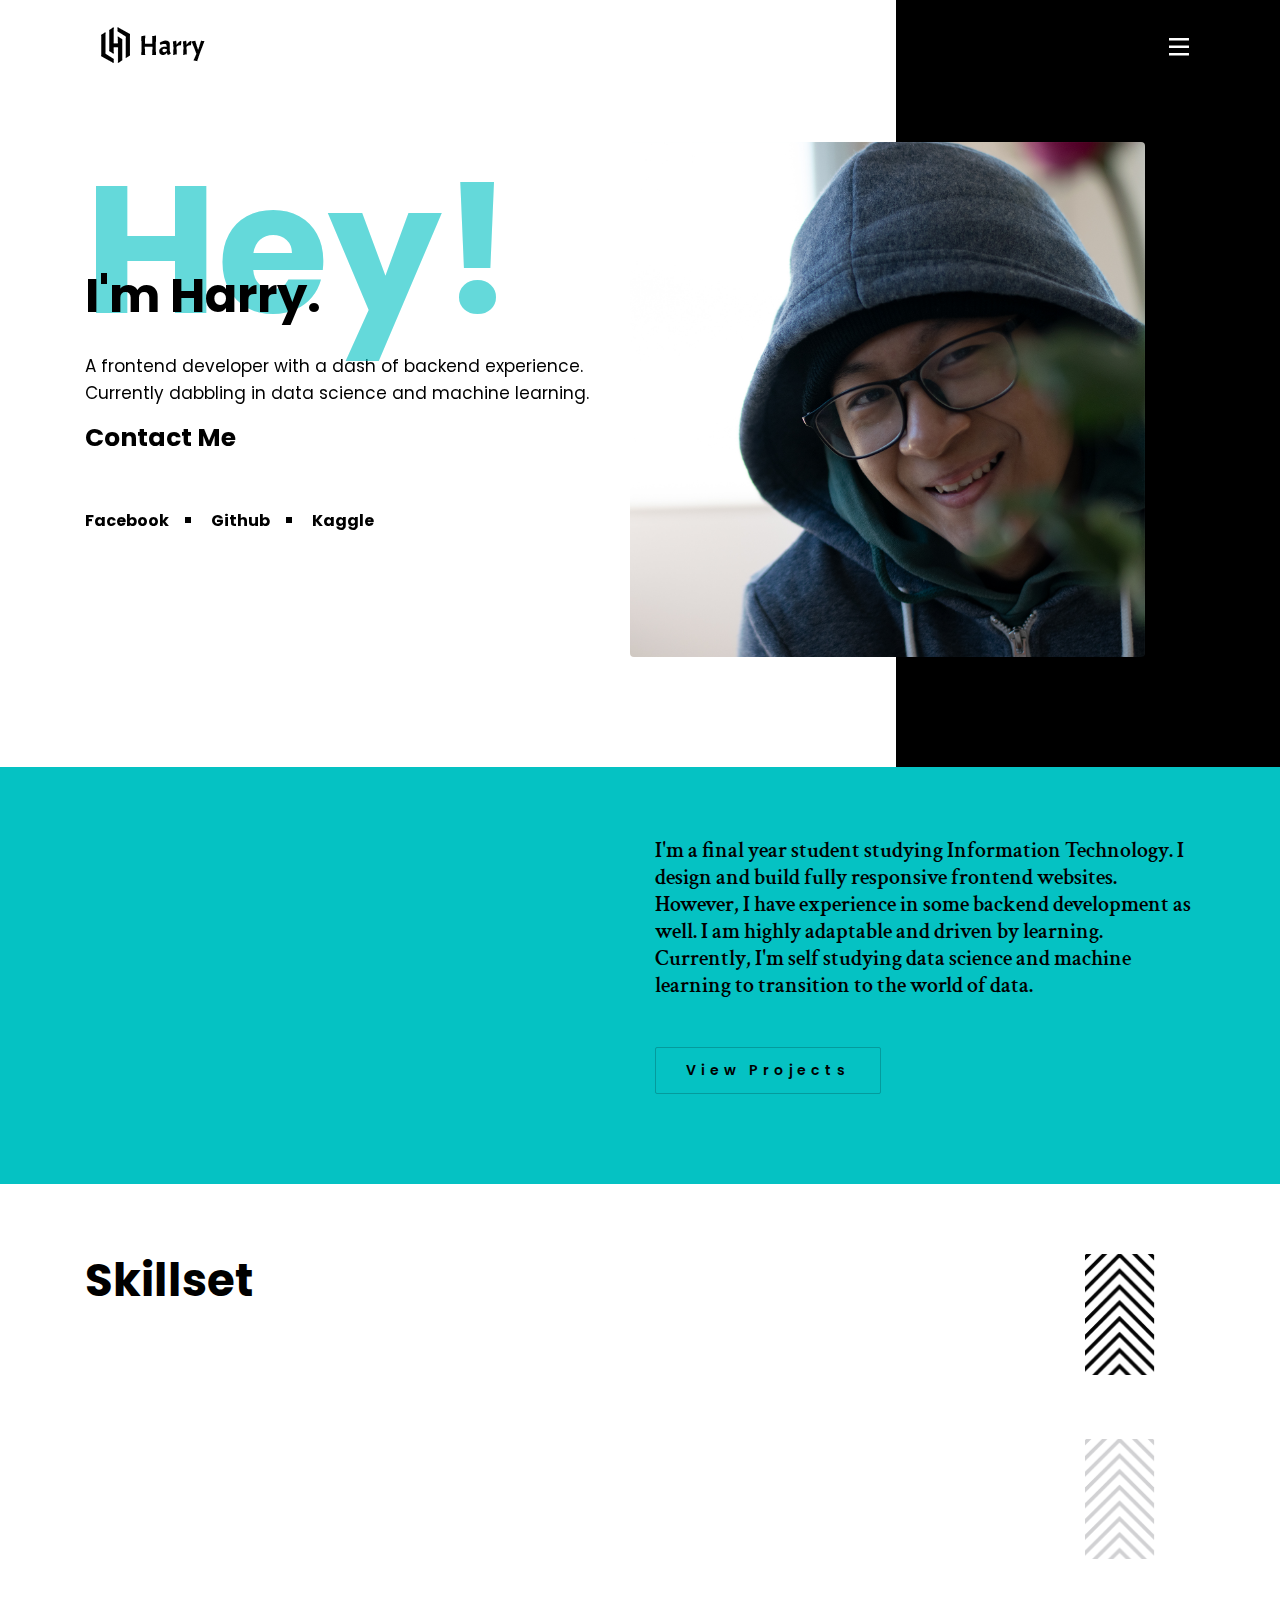
==== commit 0339b5f4: "minor content edits" ====
--- a/index.html
+++ b/index.html
@@ -72,7 +72,7 @@
                                         <a href="#!" class="link-hover-fx">Facebook</a>
                                     </li>
                                     <li>
-                                        <a href="#!" class="link-hover-fx">Github</a>
+                                        <a href="https://github.com/harrythu25" target="_blank" class="link-hover-fx">Github</a>
                                     </li>
                                     <li>
                                         <a href="#!" class="link-hover-fx">Kaggle</a>
@@ -163,33 +163,34 @@
     </section>
     <section class="hiro-section" id="tech_stack">
         <div class="container">
-            <div class="service-section">
-                <h2 class="section-title career-section-title">Technology Stacks</h2>
+            <div class="service-section">                
+                <h2 class="section-title career-section-title">Skillset</h2>            
                 <div class="row">
                     <div class="col-md-4 mb-4 mb-md-0 wow fadeInUp">
-                        <h6 class="service-category-title">Comfortable</h6>
+                        <h5 class="service-category-title">Proficient</h5>
                         <ul class="service-list list-group list-group-flush">
                             <li class="list-group-item">HTML</li>
                             <li class="list-group-item">CSS/SASS</li>
-                            <li class="list-group-item">Python</li>
-
-
+                            <li class="list-group-item">Python (Data Science)</li>
+                            <li class="list-group-item">Photoshop</li>                         
                         </ul>
                     </div>
                     <div class="col-md-4 mb-4 mb-md-0 wow fadeInUp">
-                        <h6 class="service-category-title">Capable</h6>
-                        <ul class="service-list list-group list-group-flush">
-                            <li class="list-group-item">Python (Data Science)</li>
-                            <li class="list-group-item">Android (Java)</li>
-                            <li class="list-group-item">Photoshop</li>
-                        </ul>
-                    </div>
-                    <div class="col-md-4 mb-4 mb-md-0 wow fadeInUp">
-                        <h6 class="service-category-title">Least comfortable</h6>
+                        <h5 class="service-category-title">Intermediate</h5>
                         <ul class="service-list list-group list-group-flush">
                             <li class="list-group-item">Javascript</li>
+                            <li class="list-group-item">Android (Java)</li>
                             <li class="list-group-item">MySQL</li>
                             <li class="list-group-item">PHP</li>
+                        </ul>
+                    </div>
+                    <div class="col-md-4 mb-4 mb-md-0 wow fadeInUp">
+                        <h5 class="service-category-title">Soft Skills</h5>
+                        <ul class="service-list list-group list-group-flush">
+                            <li class="list-group-item">Will to learn</li>
+                            <li class="list-group-item">Creative</li>
+                            <li class="list-group-item">Problem Solving</li> 
+                            <li class="list-group-item">Results Oriented</li>
                         </ul>
                     </div>
                 </div>
@@ -208,22 +209,22 @@
                     <div class="project-card wow fadeInUp">
                         <img src="assets/images/projects/sign_tech/home_desktop.jpg" alt="Project" class="project-thumbnail">
                         <a href="signtech_project.html"><h6 class="project-title">Sign Tech</h6></a>
-                        <p class="Project-category">Branding system / Motion design </p>
+                        <p class="Project-category">Web Development Team Leader </p>
                     </div>
                     <div class="project-card wow fadeInUp">
                         <img src="assets/images/projects/cafes_in_yangon/landing_page.jpg" alt="Project" class="project-thumbnail">
                         <a href="cafe_project.html"><h6 class="project-title">Cafes in Yangon</h6></a>
-                        <p class="Project-category">Branding system / Motion design </p>
+                        <p class="Project-category">In-School Competition Team Leader<br>1st Place</p>
                     </div>
                     <div class="project-card wow fadeInUp">
                         <img src="assets/images/projects/portfolio/1.jpg" alt="Project" class="project-thumbnail">
                         <a href="portfolio_project.html"><h6 class="project-title">Project Portfolio Version 1.0</h6></a>
-                        <p class="Project-category">Branding system / Motion design </p>
+                        <p class="Project-category">Original Personal Portfolio</p>
                     </div>
                     <div class="project-card wow fadeInUp">
                         <img src="assets/images/projects/instagram_clone/3.jpg" alt="Project" class="project-thumbnail">
                         <a href="instagram_project.html"><h6 class="project-title">Instagram Clone</h6></a>                        
-                        <p class="Project-category">Branding system / Motion design </p>
+                        <p class="Project-category">Project of an online course on PHP and Laravel</p>
                     </div>
                 </div>
                 <div class="col-md-6 project-column-indented">
@@ -233,27 +234,19 @@
                     <div class="project-card wow fadeInUp">
                         <img src="assets/images/projects/kaggle_thumbnail.jpg" alt="Project" class="project-thumbnail">
                         <h6 class="project-title">Predicting Titanic Survivors</h6>
-                        <p class="Project-category">Top 9% of all competitors.<br>
-                            Rank ~7300 on Kaggle </p>
+                        <p class="Project-category">Top 9% of all competitors</p>
                     </div>
                     <div class="project-card wow fadeInUp">
                         <img src="assets/images/Works1.png" alt="Project" class="project-thumbnail">
                         <h6 class="project-title">Predicting Cost of Cars</h6>
-                        <p class="Project-category">Branding system / Motion design </p>
+                        <p class="Project-category">Project from Udemy's Data Science course </p>
                     </div>
                     <div class="project-card wow fadeInUp">
                         <img src="assets/images/Works3.png" alt="Project" class="project-thumbnail">
                         <h6 class="project-title">Predicting Real Estate Cost</h6>
-                        <p class="Project-category">Branding system / Motion design </p>
-                    </div>
-                    <h2 class="section-title wow fadeInRight">
-                        IOT
-                    </h2>
-                    <div class="project-card wow fadeInUp">
-                        <img src="assets/images/Works3.png" alt="Project" class="project-thumbnail">
-                        <h6 class="project-title">Smart Mirror</h6>
-                        <p class="Project-category">Top 9% of all competitors.<br>
-                            Rank ~7300 on Kaggle </p>
+                        <p class="Project-category">Kaggle Competition[Work in Progress]</p>
+                    </div>
+                   
                     </div>
                 </div>
 
@@ -324,7 +317,7 @@
             <div class="contact-address">
                 <div class="row">
                     <div class="col-md-5">
-                        <p class="font-weight-medium">9010 Varna, Bulgaria, <br> Breeze Borough, <br> Saint Nicholas, 26
+                        <p class="font-weight-medium">Building 7, Room 4 <br> 3rd Quarter, Hlaing Tsp <br> Yangon, Myanmar
                         </p>
                     </div>
                     <div class="col-md-5 mb-4 mb-md-0">
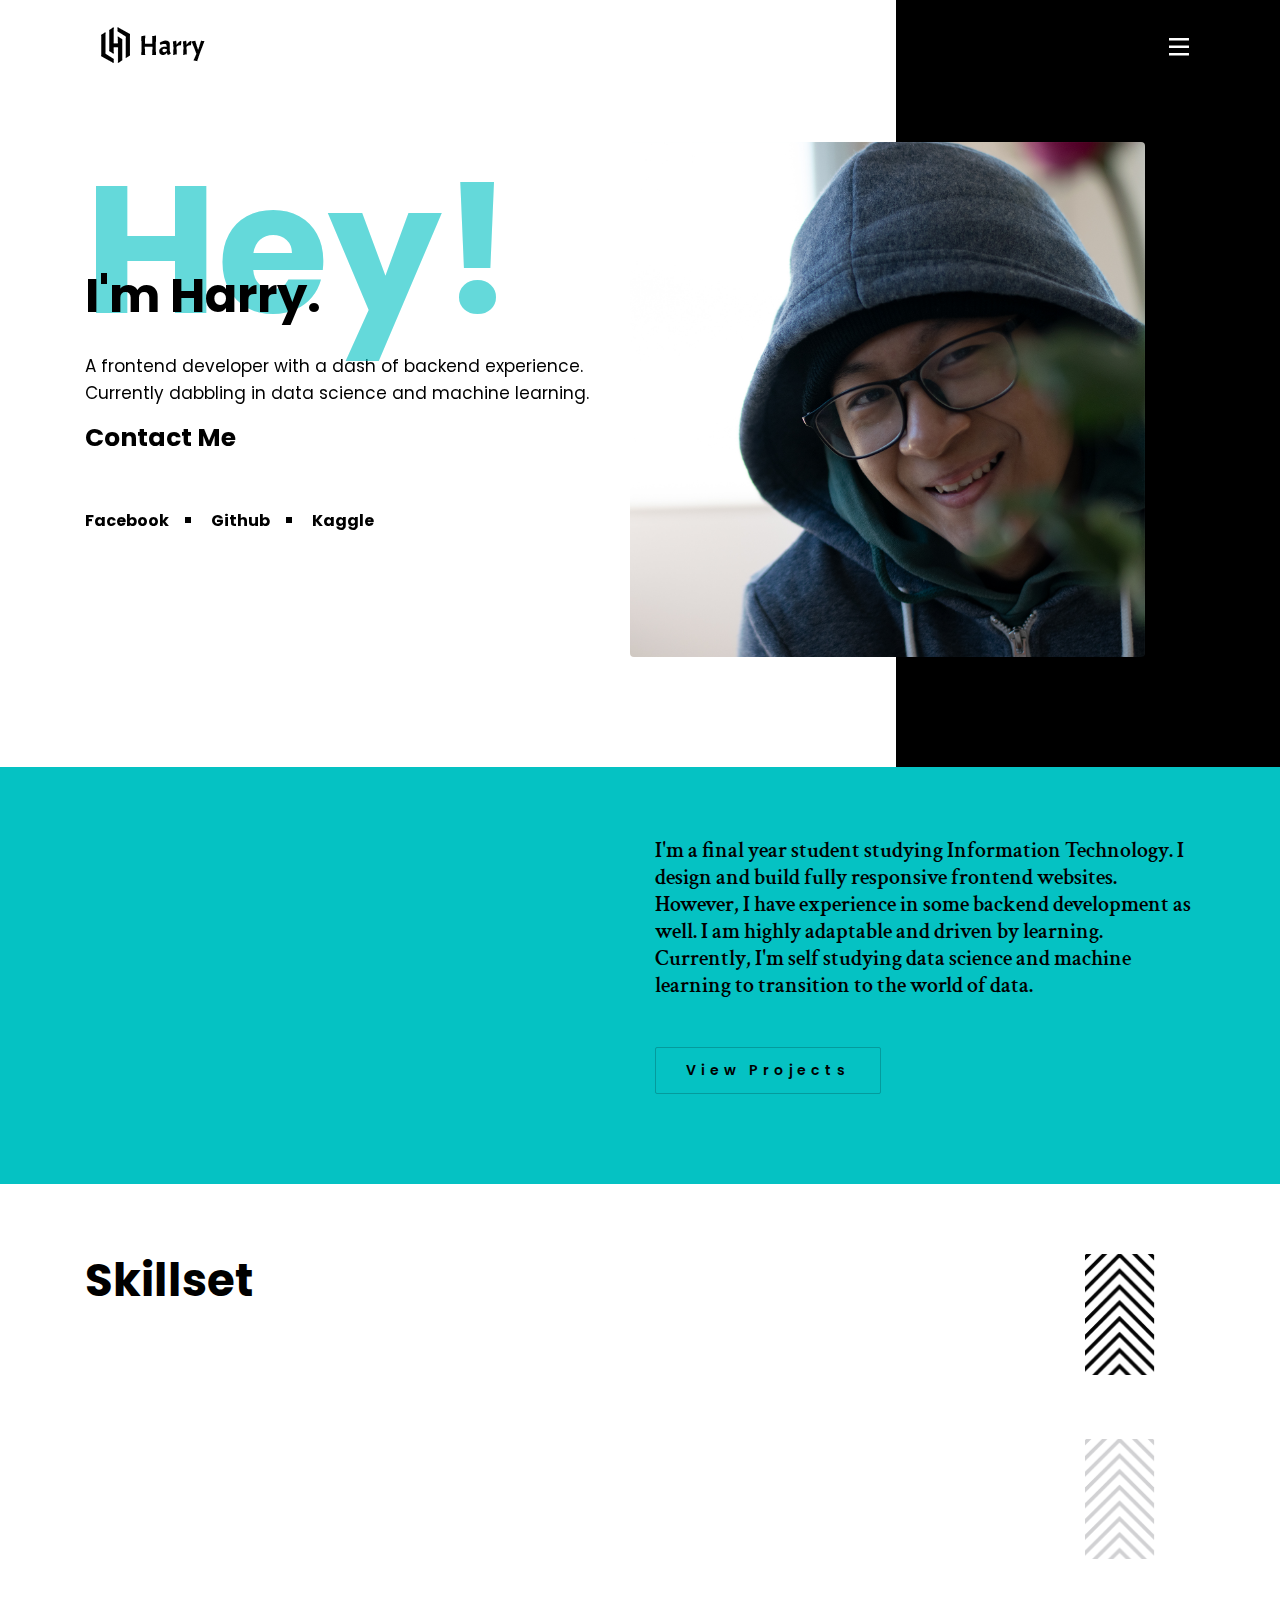
==== commit a478f69c: "loading gif and content" ====
--- a/index.html
+++ b/index.html
@@ -69,13 +69,13 @@
                                     data-animation="animated fadeInRight" id="contact-butotn">Contact Me</a>
                                 <ul class="carousel-item-social-links nav" data-animation="animated fadeInRight">
                                     <li>
-                                        <a href="#!" class="link-hover-fx">Facebook</a>
+                                        <a href="https://facebook.com/harrythu25" target= "_blank" class="link-hover-fx">Facebook</a>
                                     </li>
                                     <li>
                                         <a href="https://github.com/harrythu25" target="_blank" class="link-hover-fx">Github</a>
                                     </li>
                                     <li>
-                                        <a href="#!" class="link-hover-fx">Kaggle</a>
+                                        <a href="https://www.kaggle.com/harrythu25" target="_blank" class="link-hover-fx">Kaggle</a>
                                     </li>
                                 </ul>
                             </div>
@@ -117,21 +117,21 @@
                     </div>
                     <div class="col-md-6 blog-posts text-white ">
                         <h4 class="popup-blog-headng">Projects</h4>
-                        <div class="media mb-4">
+                        <a href="titanic_project.html" class="media-link"><div class="media mb-4">
                             <img src="assets/images/projects/kaggle_thumbnail.jpg" alt="blog" width="86px" class="img-fluid mr-4">
                             <div class="media-body align-self-end">
                                 <h5 class="popup-blog-post-title">Data Science </h5>
                                 <h5 class="popup-blog-post-title">Titanic Dataset (Top 9%) </h5>
                                 
                             </div>
-                        </div>
-                        <div class="media mb-4">
+                        </div></a>
+                        <a href="cafe_project.html" class="media-link"><div class="media mb-4">
                             <img src="assets/images/Blog_small1.jpg" alt="blog" width="86px" class="img-fluid mr-4">
                             <div class="media-body align-self-end">
                                 <h5 class="popup-blog-post-title">Web Development</h5>
                                 <h5 class="popup-blog-post-title">First Full Stack Project </h5>
                             </div>
-                        </div>
+                        </div></a>
 
                         <p><a href="#projects" class="text-white link-hover-fx text-decoration-none"
                                 id="nav-right-btn">View more</a></p>
@@ -207,23 +207,23 @@
                     </h2>
 
                     <div class="project-card wow fadeInUp">
-                        <img src="assets/images/projects/sign_tech/home_desktop.jpg" alt="Project" class="project-thumbnail">
-                        <a href="signtech_project.html"><h6 class="project-title">Sign Tech</h6></a>
+                        <a href="signtech_project.html"><img src="assets/images/projects/sign_tech/home_desktop.jpg" alt="Project" class="project-thumbnail">
+                        <h5 class="project-title">Sign Tech</h5></a>
                         <p class="Project-category">Web Development Team Leader </p>
                     </div>
                     <div class="project-card wow fadeInUp">
-                        <img src="assets/images/projects/cafes_in_yangon/landing_page.jpg" alt="Project" class="project-thumbnail">
-                        <a href="cafe_project.html"><h6 class="project-title">Cafes in Yangon</h6></a>
+                        <a href="cafe_project.html"><img src="assets/images/projects/cafes_in_yangon/landing_page.jpg" alt="Project" class="project-thumbnail">
+                        <h5 class="project-title">Cafes in Yangon</h5></a>
                         <p class="Project-category">In-School Competition Team Leader<br>1st Place</p>
                     </div>
                     <div class="project-card wow fadeInUp">
-                        <img src="assets/images/projects/portfolio/1.jpg" alt="Project" class="project-thumbnail">
-                        <a href="portfolio_project.html"><h6 class="project-title">Project Portfolio Version 1.0</h6></a>
+                        <a href="portfolio_project.html"><img src="assets/images/projects/portfolio/1.jpg" alt="Project" class="project-thumbnail">
+                        <h5 class="project-title">Project Portfolio Version 1.0</h5></a>
                         <p class="Project-category">Original Personal Portfolio</p>
                     </div>
                     <div class="project-card wow fadeInUp">
-                        <img src="assets/images/projects/instagram_clone/3.jpg" alt="Project" class="project-thumbnail">
-                        <a href="instagram_project.html"><h6 class="project-title">Instagram Clone</h6></a>                        
+                        <a href="instagram_project.html"><img src="assets/images/projects/instagram_clone/3.jpg" alt="Project" class="project-thumbnail">
+                        <h5 class="project-title">Instagram Clone</h5></a>                        
                         <p class="Project-category">Project of an online course on PHP and Laravel</p>
                     </div>
                 </div>
@@ -232,20 +232,20 @@
                         Data Science
                     </h2>
                     <div class="project-card wow fadeInUp">
-                        <img src="assets/images/projects/kaggle_thumbnail.jpg" alt="Project" class="project-thumbnail">
-                        <h6 class="project-title">Predicting Titanic Survivors</h6>
+                        <a href="titanic_project.html"><img src="assets/images/projects/kaggle_thumbnail.jpg" alt="Project" class="project-thumbnail">
+                        <h5 class="project-title">Predicting Titanic Survivors</h5></a>
                         <p class="Project-category">Top 9% of all competitors</p>
                     </div>
                     <div class="project-card wow fadeInUp">
-                        <img src="assets/images/Works1.png" alt="Project" class="project-thumbnail">
-                        <h6 class="project-title">Predicting Cost of Cars</h6>
-                        <p class="Project-category">Project from Udemy's Data Science course </p>
-                    </div>
-                    <div class="project-card wow fadeInUp">
+                        <a href="MNIST_project.html"><img src="assets/images/projects/tensorflow_thumbnail.jpg" alt="Project" class="project-thumbnail">
+                        <h5 class="project-title">Handwritten Number Recognition</h5></a>
+                        <p class="Project-category">Deep Neural Network along with model implementation </p>
+                    </div>
+                  <!--  <div class="project-card wow fadeInUp">
                         <img src="assets/images/Works3.png" alt="Project" class="project-thumbnail">
-                        <h6 class="project-title">Predicting Real Estate Cost</h6>
+                        <h5 class="project-title">Predicting Real Estate Cost</h5>
                         <p class="Project-category">Kaggle Competition[Work in Progress]</p>
-                    </div>
+                    </div>-->
                    
                     </div>
                 </div>
@@ -258,9 +258,9 @@
             <div class="row">
                 <div class="col-md-5 wow fadeInUp">
                     <h2 class="section-title">Work <br> Experience</h2>
-                    <p class="section-text-light">Lorem ipsum dolor sit amet, consectetur adipiscing elit, sed do
-                        eiusmod
-                        tempor incididunt ut labore et dolore magna aliqua. Ut enim ad minim veniam, quis nostrud.</p>
+                    <p class="section-text-light">While my professional work experience had been in front end web development, 
+                        I have completed several data science and machine learning projects. 
+                    </p>
                     <div>
                         <a class="carousel-control-prev" href="#hiroTeamCarousel" role="button" data-slide="prev">
                             <img src="assets/images/arrow_left.png" alt="left arrow" width="20px">
@@ -279,10 +279,12 @@
                                 <div class="row">
                                     <div class="col-sm-12 align-items-center ">
                                         <h2 class="carousel-title">Sign Tech</h2>
-                                        <h5 class="carousel-subtitle">Project Lead</h5>
-                                        <p>Lorem ipsum dolor sit amet, consectetur adipisicing elit. Distinctio eos
-                                            laboriosam dolor molestias, voluptatibus cupiditate, labore illum totam
-                                            porro ad earum deserunt fuga ullam cum in illo explicabo doloremque sed!
+                                        <h5 class="carousel-subtitle">Lead Web Developer</h5>
+                                        <p>I worked for 3 months as a lead web developer for very small team. 
+                                            We designed, created and hosted a website from scratch. I gained
+                                            valuable experience in the non coding aspect of web development, such as hosting, 
+                                            purchasing domain names, and setting up company emails. 
+                                            
                                         </p>
                                     </div>
                                 </div>
@@ -292,10 +294,11 @@
                                     <div class="col-sm-12 align-items-center ">
                                         <h2 class="carousel-title">Inspiral Creative</h2>
                                         <h5 class="carousel-subtitle">Intern</h5>
-                                        <p>Lorem ipsum dolor sit amet, consectetur adipisicing elit. Distinctio eos
-                                            laboriosam dolor molestias, voluptatibus cupiditate, labore illum totam
-                                            porro ad earum deserunt fuga ullam cum in illo explicabo doloremque sed!
-                                        </p>
+                                        <p>During the internship I mainly focused on front end web development
+                                        with Drupal 7 using Sass and CSS and also became familiar with Github. Even 
+                                        though it was remote work, I gained hands on experience regarding Sass and Github.
+                                        I successfully finished a project for a client.                                       
+                                            </p>
                                     </div>
                                 </div>
                             </div>
@@ -311,8 +314,7 @@
     </section>
     <section class="contact-section hiro-section">
         <div class="container wow fadeInUp">
-            <h6 class="font-weight-semibold mb-4 mb-md-0">At Explose, it’s always storytelling time. Swing by & share
-                yours.</h6>
+            
             <h2 class="section-title">Let’s talk</h2>
             <div class="contact-address">
                 <div class="row">
@@ -322,33 +324,7 @@
                     </div>
                     <div class="col-md-5 mb-4 mb-md-0">
                         <p class="font-weight-medium">MM: +95 421 004 559 <br> harrythu25@gmail.com</p>
-                        <ul class="nav contact-social-links">
-                            <li class="nav-item">
-                                <a href="#!" class="nav-link">
-                                    <img src="assets/images/twitter@1x.svg" alt="twitter">
-                                </a>
-                            </li>
-                            <li class="nav-item">
-                                <a href="#!" class="nav-link">
-                                    <img src="assets/images/linkedin@1x.svg" alt="linkedin">
-                                </a>
-                            </li>
-                            <li class="nav-item">
-                                <a href="#!" class="nav-link">
-                                    <img src="assets/images/facebook@1x.svg" alt="facebook">
-                                </a>
-                            </li>
-                            <li class="nav-item">
-                                <a href="#!" class="nav-link">
-                                    <img src="assets/images/behance@1x.svg" alt="behance">
-                                </a>
-                            </li>
-                            <li class="nav-item">
-                                <a href="#!" class="nav-link">
-                                    <img src="assets/images/medium@1x.svg" alt="medium">
-                                </a>
-                            </li>
-                        </ul>
+                        <a href="contact.html"><h5 class="link-hover-fx bottom-contact">Contact Me</h5></a>
                     </div>
                     <div class="col-md-2 d-flex align-items-end">
                         <a href="#top" class="go-top-btn">
@@ -363,7 +339,7 @@
     <footer class="hiro-footer wow fadeInUp">
         <div class="container d-flex flex-wrap justify-content-lg-between align-items-center">
             <p class="mb-0 footer-text">© <a href="https://www.bootstrapdash.com" target="_blank"
-                    rel="noopener noreferrer" class="text-reset">BootstrapDash</a> 2020. All rights reserved.</p>
+                    rel="noopener noreferrer" class="text-reset">HarryThu</a> 2020. All rights reserved.</p>
             <nav class="footer-nav nav">
                 <a href="#!" class="nav-link">Terms and Conditions</a>
                 <a href="#!" class="nav-link">Privacy Policy</a>
--- a/assets/css/style.css
+++ b/assets/css/style.css
@@ -12094,4 +12094,14 @@
 .individual_project .carousel-item {
   padding: 0px;
 }
+
+.media-link:hover {
+  text-decoration: none;
+}
+
+.bottom-contact {
+  cursor: pointer;
+  display: inline-block;
+  color: black;
+}
 /*# sourceMappingURL=style.css.map */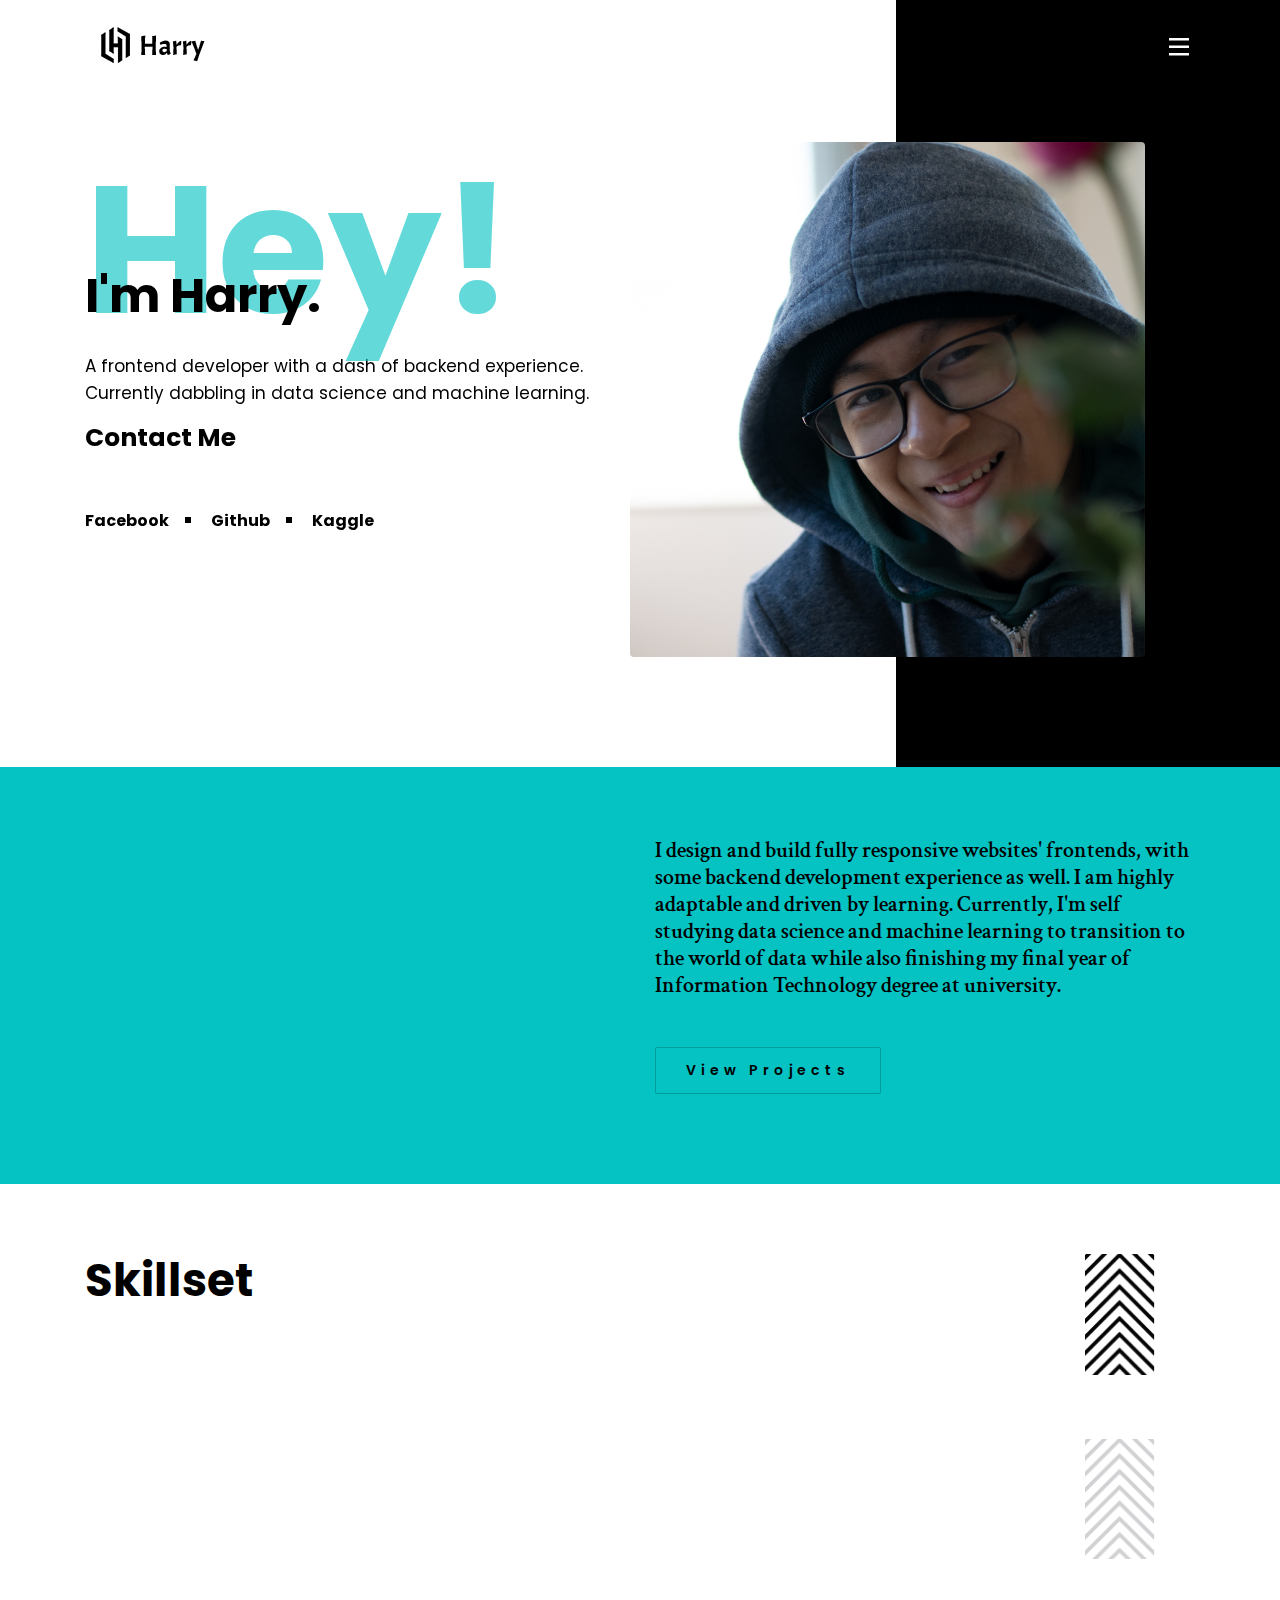
==== commit efe2f24d: "more content changes (already reviewed)" ====
--- a/index.html
+++ b/index.html
@@ -125,13 +125,16 @@
                                 
                             </div>
                         </div></a>
-                        <a href="cafe_project.html" class="media-link"><div class="media mb-4">
-                            <img src="assets/images/Blog_small1.jpg" alt="blog" width="86px" class="img-fluid mr-4">
-                            <div class="media-body align-self-end">
-                                <h5 class="popup-blog-post-title">Web Development</h5>
-                                <h5 class="popup-blog-post-title">First Full Stack Project </h5>
-                            </div>
-                        </div></a>
+                        <a href="cafe_project.html" class="media-link">
+                            <div class="media mb-4">
+                                <img src="assets/images/projects/cafes_in_yangon/landing_page.jpg" alt="blog" width="86px"
+                                    class="img-fluid mr-4">
+                                <div class="media-body align-self-end">
+                                    <h5 class="popup-blog-post-title">Web Development</h5>
+                                    <h5 class="popup-blog-post-title">First Full Stack Project </h5>
+                                </div>
+                            </div>
+                        </a>
 
                         <p><a href="#projects" class="text-white link-hover-fx text-decoration-none"
                                 id="nav-right-btn">View more</a></p>
@@ -149,12 +152,9 @@
                     </h2>
                 </div>
                 <div class="col-md-6 wow fadeInRight">
-                    <p class="section-text-ct mb-5">I'm a final year student studying Information Technology. I design
-                        and
-                        build fully responsive frontend websites. However, I have experience in some backend development
-                        as well. I am
-                        highly adaptable and driven by learning.  Currently, I'm self studying data science and machine learning
-                        to transition to the world of data.</p>
+                    <p class="section-text-ct mb-5">I design and build fully responsive websites' frontends, with some backend development experience as well. I am highly
+                    adaptable and driven by learning. Currently, I'm self studying data science and machine learning to transition to the
+                    world of data while also finishing my final year of Information Technology degree at university.</p>                        
                     <a href="#projects" class="hiro-btn-outline">View Projects</a>
 
                 </div>
@@ -239,7 +239,7 @@
                     <div class="project-card wow fadeInUp">
                         <a href="MNIST_project.html"><img src="assets/images/projects/tensorflow_thumbnail.jpg" alt="Project" class="project-thumbnail">
                         <h5 class="project-title">Handwritten Number Recognition</h5></a>
-                        <p class="Project-category">Deep Neural Network along with model implementation </p>
+                        <p class="Project-category">Convolutional Neural Network along with model implementation </p>
                     </div>
                   <!--  <div class="project-card wow fadeInUp">
                         <img src="assets/images/Works3.png" alt="Project" class="project-thumbnail">
@@ -338,12 +338,12 @@
     </section>
     <footer class="hiro-footer wow fadeInUp">
         <div class="container d-flex flex-wrap justify-content-lg-between align-items-center">
-            <p class="mb-0 footer-text">© <a href="https://www.bootstrapdash.com" target="_blank"
+            <p class="mb-0 footer-text">© <a href="" target="_blank"
                     rel="noopener noreferrer" class="text-reset">HarryThu</a> 2020. All rights reserved.</p>
             <nav class="footer-nav nav">
-                <a href="#!" class="nav-link">Terms and Conditions</a>
+                <!--<a href="#!" class="nav-link">Terms and Conditions</a>
                 <a href="#!" class="nav-link">Privacy Policy</a>
-                <a href="#!" class="nav-link">Cookie Policy</a>
+                <a href="#!" class="nav-link">Cookie Policy</a>-->
             </nav>
         </div>
     </footer>
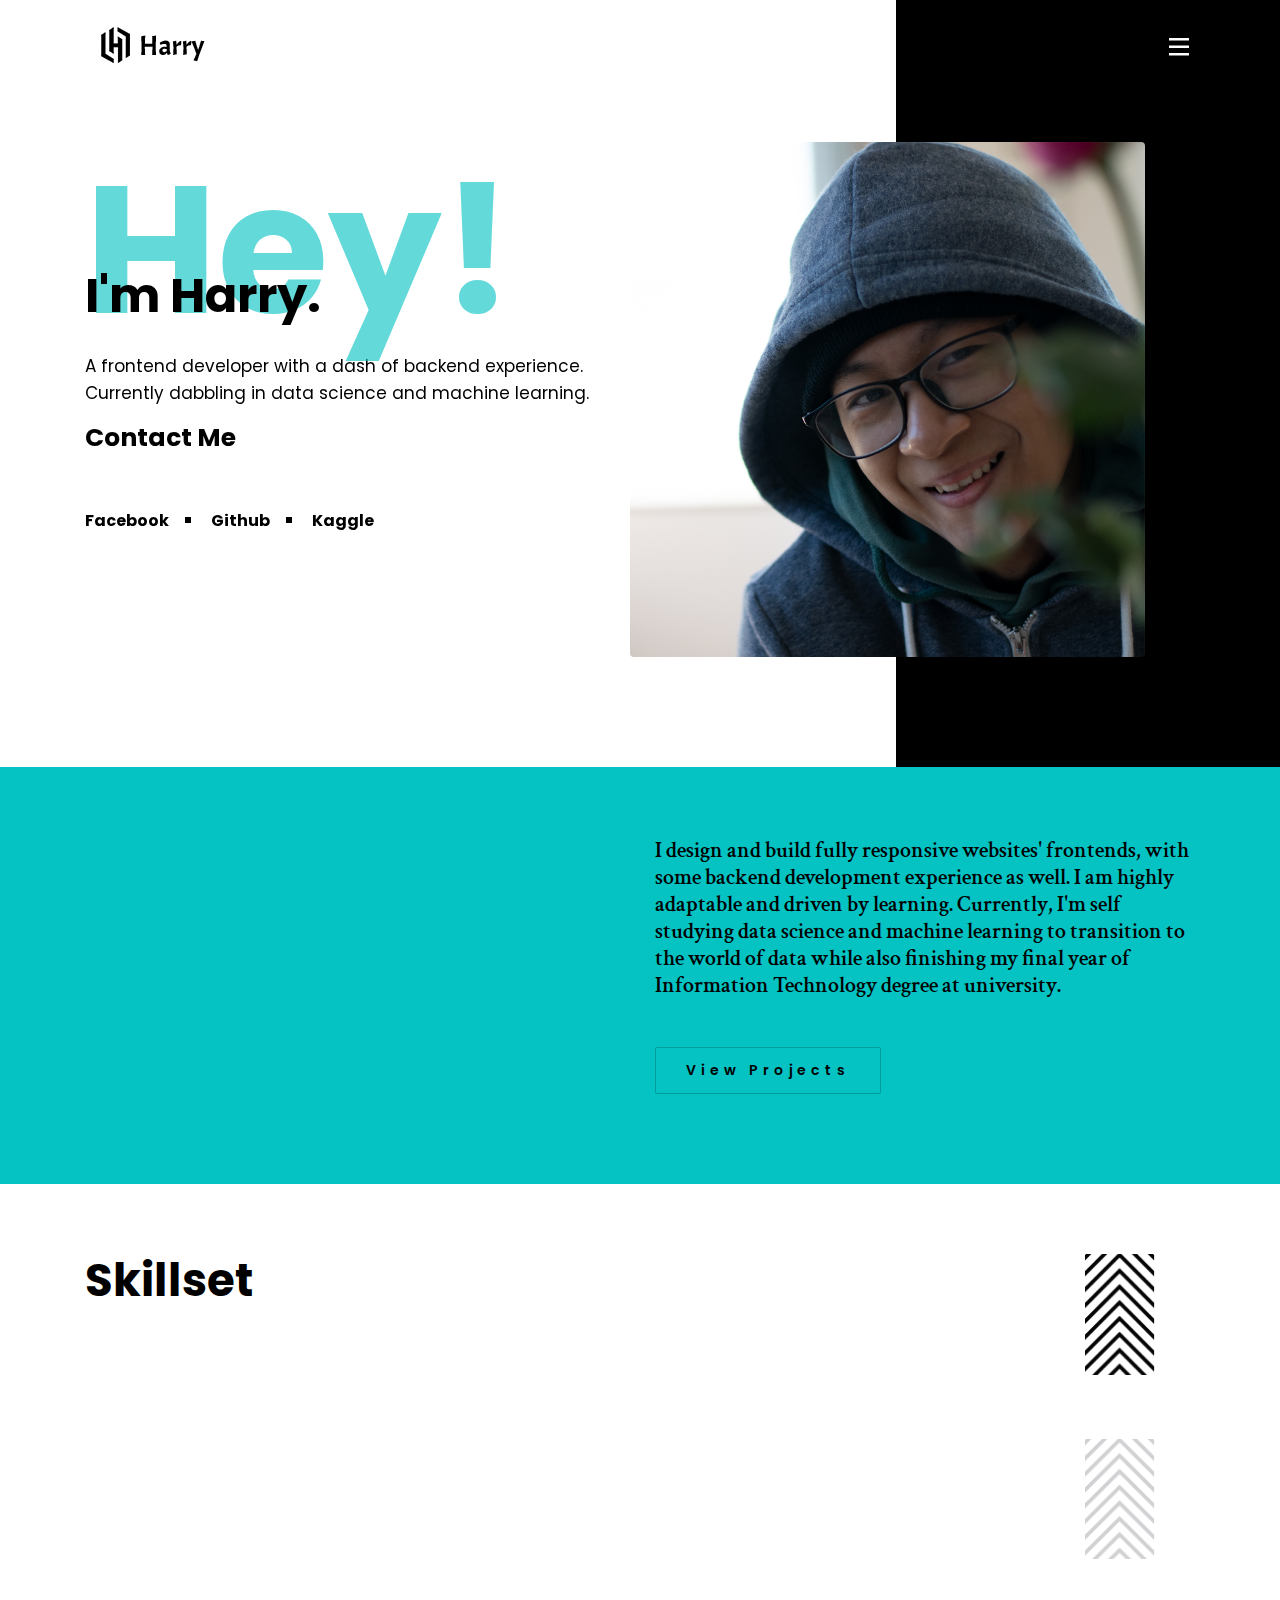
==== commit cf957580: "backend for database + spotify project" ====
--- a/index.html
+++ b/index.html
@@ -14,7 +14,7 @@
     <link rel="icon" type="image/png" sizes="16x16" href="assets/ico/favicon-16x16.png">
     <link rel="manifest" href="assets/ico/site.webmanifest">
 
-    
+
     <script src="assets/vendors/jquery/jquery.min.js"></script>
     <script src="assets/js/loader.js"></script>
 </head>
@@ -69,13 +69,16 @@
                                     data-animation="animated fadeInRight" id="contact-butotn">Contact Me</a>
                                 <ul class="carousel-item-social-links nav" data-animation="animated fadeInRight">
                                     <li>
-                                        <a href="https://facebook.com/harrythu25" target= "_blank" class="link-hover-fx">Facebook</a>
+                                        <a href="https://facebook.com/harrythu25" target="_blank"
+                                            class="link-hover-fx">Facebook</a>
                                     </li>
                                     <li>
-                                        <a href="https://github.com/harrythu25" target="_blank" class="link-hover-fx">Github</a>
+                                        <a href="https://github.com/harrythu25" target="_blank"
+                                            class="link-hover-fx">Github</a>
                                     </li>
                                     <li>
-                                        <a href="https://www.kaggle.com/harrythu25" target="_blank" class="link-hover-fx">Kaggle</a>
+                                        <a href="https://www.kaggle.com/harrythu25" target="_blank"
+                                            class="link-hover-fx">Kaggle</a>
                                     </li>
                                 </ul>
                             </div>
@@ -108,7 +111,7 @@
                                 <a href="#tech_stack" class="nav-link">Tech Stack</a>
                             </li>
                             <li class="nav-item">
-                                <a href="#contact" class="nav-link">Contact</a>
+                                <a href="contact.php" class="nav-link">Contact</a>
                             </li>
                             <li class="nav-item">
                                 <a href="resume" class="nav-link">Resume</a>
@@ -117,18 +120,21 @@
                     </div>
                     <div class="col-md-6 blog-posts text-white ">
                         <h4 class="popup-blog-headng">Projects</h4>
-                        <a href="titanic_project.html" class="media-link"><div class="media mb-4">
-                            <img src="assets/images/projects/kaggle_thumbnail.jpg" alt="blog" width="86px" class="img-fluid mr-4">
-                            <div class="media-body align-self-end">
-                                <h5 class="popup-blog-post-title">Data Science </h5>
-                                <h5 class="popup-blog-post-title">Titanic Dataset (Top 9%) </h5>
-                                
-                            </div>
-                        </div></a>
+                        <a href="titanic_project.html" class="media-link">
+                            <div class="media mb-4">
+                                <img src="assets/images/projects/kaggle_thumbnail.jpg" alt="blog" width="86px"
+                                    class="img-fluid mr-4">
+                                <div class="media-body align-self-end">
+                                    <h5 class="popup-blog-post-title">Data Science </h5>
+                                    <h5 class="popup-blog-post-title">Titanic Dataset (Top 9%) </h5>
+
+                                </div>
+                            </div>
+                        </a>
                         <a href="cafe_project.html" class="media-link">
                             <div class="media mb-4">
-                                <img src="assets/images/projects/cafes_in_yangon/landing_page.jpg" alt="blog" width="86px"
-                                    class="img-fluid mr-4">
+                                <img src="assets/images/projects/cafes_in_yangon/landing_page.jpg" alt="blog"
+                                    width="86px" class="img-fluid mr-4">
                                 <div class="media-body align-self-end">
                                     <h5 class="popup-blog-post-title">Web Development</h5>
                                     <h5 class="popup-blog-post-title">First Full Stack Project </h5>
@@ -152,9 +158,12 @@
                     </h2>
                 </div>
                 <div class="col-md-6 wow fadeInRight">
-                    <p class="section-text-ct mb-5">I design and build fully responsive websites' frontends, with some backend development experience as well. I am highly
-                    adaptable and driven by learning. Currently, I'm self studying data science and machine learning to transition to the
-                    world of data while also finishing my final year of Information Technology degree at university.</p>                        
+                    <p class="section-text-ct mb-5">I design and build fully responsive websites' frontends, with some
+                        backend development experience as well. I am highly
+                        adaptable and driven by learning. Currently, I'm self studying data science and machine learning
+                        to transition to the
+                        world of data while also finishing my final year of Information Technology degree at university.
+                    </p>
                     <a href="#projects" class="hiro-btn-outline">View Projects</a>
 
                 </div>
@@ -163,8 +172,8 @@
     </section>
     <section class="hiro-section" id="tech_stack">
         <div class="container">
-            <div class="service-section">                
-                <h2 class="section-title career-section-title">Skillset</h2>            
+            <div class="service-section">
+                <h2 class="section-title career-section-title">Skillset</h2>
                 <div class="row">
                     <div class="col-md-4 mb-4 mb-md-0 wow fadeInUp">
                         <h5 class="service-category-title">Proficient</h5>
@@ -172,7 +181,7 @@
                             <li class="list-group-item">HTML</li>
                             <li class="list-group-item">CSS/SASS</li>
                             <li class="list-group-item">Python (Data Science)</li>
-                            <li class="list-group-item">Photoshop</li>                         
+                            <li class="list-group-item">Photoshop</li>
                         </ul>
                     </div>
                     <div class="col-md-4 mb-4 mb-md-0 wow fadeInUp">
@@ -189,7 +198,7 @@
                         <ul class="service-list list-group list-group-flush">
                             <li class="list-group-item">Will to learn</li>
                             <li class="list-group-item">Creative</li>
-                            <li class="list-group-item">Problem Solving</li> 
+                            <li class="list-group-item">Problem Solving</li>
                             <li class="list-group-item">Results Oriented</li>
                         </ul>
                     </div>
@@ -207,23 +216,31 @@
                     </h2>
 
                     <div class="project-card wow fadeInUp">
-                        <a href="signtech_project.html"><img src="assets/images/projects/sign_tech/home_desktop.jpg" alt="Project" class="project-thumbnail">
-                        <h5 class="project-title">Sign Tech</h5></a>
+                        <a href="signtech_project.html"><img src="assets/images/projects/sign_tech/home_desktop.jpg"
+                                alt="Project" class="project-thumbnail">
+                            <h5 class="project-title">Sign Tech</h5>
+                        </a>
                         <p class="Project-category">Web Development Team Leader </p>
                     </div>
                     <div class="project-card wow fadeInUp">
-                        <a href="cafe_project.html"><img src="assets/images/projects/cafes_in_yangon/landing_page.jpg" alt="Project" class="project-thumbnail">
-                        <h5 class="project-title">Cafes in Yangon</h5></a>
+                        <a href="cafe_project.html"><img src="assets/images/projects/cafes_in_yangon/landing_page.jpg"
+                                alt="Project" class="project-thumbnail">
+                            <h5 class="project-title">Cafes in Yangon</h5>
+                        </a>
                         <p class="Project-category">In-School Competition Team Leader<br>1st Place</p>
                     </div>
                     <div class="project-card wow fadeInUp">
-                        <a href="portfolio_project.html"><img src="assets/images/projects/portfolio/1.jpg" alt="Project" class="project-thumbnail">
-                        <h5 class="project-title">Project Portfolio Version 1.0</h5></a>
+                        <a href="portfolio_project.html"><img src="assets/images/projects/portfolio/1.jpg" alt="Project"
+                                class="project-thumbnail">
+                            <h5 class="project-title">Project Portfolio Version 1.0</h5>
+                        </a>
                         <p class="Project-category">Original Personal Portfolio</p>
                     </div>
                     <div class="project-card wow fadeInUp">
-                        <a href="instagram_project.html"><img src="assets/images/projects/instagram_clone/3.jpg" alt="Project" class="project-thumbnail">
-                        <h5 class="project-title">Instagram Clone</h5></a>                        
+                        <a href="instagram_project.html"><img src="assets/images/projects/instagram_clone/3.jpg"
+                                alt="Project" class="project-thumbnail">
+                            <h5 class="project-title">Instagram Clone</h5>
+                        </a>
                         <p class="Project-category">Project of an online course on PHP and Laravel</p>
                     </div>
                 </div>
@@ -232,25 +249,36 @@
                         Data Science
                     </h2>
                     <div class="project-card wow fadeInUp">
-                        <a href="titanic_project.html"><img src="assets/images/projects/kaggle_thumbnail.jpg" alt="Project" class="project-thumbnail">
-                        <h5 class="project-title">Predicting Titanic Survivors</h5></a>
+                        <a href="titanic_project.html"><img src="assets/images/projects/kaggle_thumbnail.jpg"
+                                alt="Project" class="project-thumbnail">
+                            <h5 class="project-title">Predicting Titanic Survivors</h5>
+                        </a>
                         <p class="Project-category">Top 9% of all competitors</p>
                     </div>
                     <div class="project-card wow fadeInUp">
-                        <a href="MNIST_project.html"><img src="assets/images/projects/tensorflow_thumbnail.jpg" alt="Project" class="project-thumbnail">
-                        <h5 class="project-title">Handwritten Number Recognition</h5></a>
+                        <a href="MNIST_project.html"><img src="assets/images/projects/tensorflow_thumbnail.jpg"
+                                alt="Project" class="project-thumbnail">
+                            <h5 class="project-title">Handwritten Number Recognition</h5>
+                        </a>
                         <p class="Project-category">Convolutional Neural Network along with model implementation </p>
                     </div>
-                  <!--  <div class="project-card wow fadeInUp">
+                    <div class="project-card wow fadeInUp">
+                        <a href="spotify_project.html"><img src="assets/images/projects/spotify/main.jpg" alt="Project"
+                                class="project-thumbnail">
+                            <h5 class="project-title">Spotify Data Analysis</h5>
+                        </a>
+                        <p class="Project-category">Collecting my own personal data using Spotify API and performing minor data analysis </p>
+                    </div>
+                    <!--  <div class="project-card wow fadeInUp">
                         <img src="assets/images/Works3.png" alt="Project" class="project-thumbnail">
                         <h5 class="project-title">Predicting Real Estate Cost</h5>
                         <p class="Project-category">Kaggle Competition[Work in Progress]</p>
                     </div>-->
-                   
-                    </div>
-                </div>
-
-            </div>
+
+                </div>
+            </div>
+
+        </div>
         </div>
     </section>
     <section class="team-section hiro-section" id="work-experience">
@@ -258,8 +286,9 @@
             <div class="row">
                 <div class="col-md-5 wow fadeInUp">
                     <h2 class="section-title">Work <br> Experience</h2>
-                    <p class="section-text-light">While my professional work experience had been in front end web development, 
-                        I have completed several data science and machine learning projects. 
+                    <p class="section-text-light">While my professional work experience had been in front end web
+                        development,
+                        I have completed several data science and machine learning projects.
                     </p>
                     <div>
                         <a class="carousel-control-prev" href="#hiroTeamCarousel" role="button" data-slide="prev">
@@ -280,11 +309,12 @@
                                     <div class="col-sm-12 align-items-center ">
                                         <h2 class="carousel-title">Sign Tech</h2>
                                         <h5 class="carousel-subtitle">Lead Web Developer</h5>
-                                        <p>I worked for 3 months as a lead web developer for very small team. 
+                                        <p>I worked for 3 months as a lead web developer for very small team.
                                             We designed, created and hosted a website from scratch. I gained
-                                            valuable experience in the non coding aspect of web development, such as hosting, 
-                                            purchasing domain names, and setting up company emails. 
-                                            
+                                            valuable experience in the non coding aspect of web development, such as
+                                            hosting,
+                                            purchasing domain names, and setting up company emails.
+
                                         </p>
                                     </div>
                                 </div>
@@ -295,10 +325,11 @@
                                         <h2 class="carousel-title">Inspiral Creative</h2>
                                         <h5 class="carousel-subtitle">Intern</h5>
                                         <p>During the internship I mainly focused on front end web development
-                                        with Drupal 7 using Sass and CSS and also became familiar with Github. Even 
-                                        though it was remote work, I gained hands on experience regarding Sass and Github.
-                                        I successfully finished a project for a client.                                       
-                                            </p>
+                                            with Drupal 7 using Sass and CSS and also became familiar with Github. Even
+                                            though it was remote work, I gained hands on experience regarding Sass and
+                                            Github.
+                                            I successfully finished a project for a client.
+                                        </p>
                                     </div>
                                 </div>
                             </div>
@@ -314,17 +345,20 @@
     </section>
     <section class="contact-section hiro-section">
         <div class="container wow fadeInUp">
-            
+
             <h2 class="section-title">Let’s talk</h2>
             <div class="contact-address">
                 <div class="row">
                     <div class="col-md-5">
-                        <p class="font-weight-medium">Building 7, Room 4 <br> 3rd Quarter, Hlaing Tsp <br> Yangon, Myanmar
+                        <p class="font-weight-medium">Building 7, Room 4 <br> 3rd Quarter, Hlaing Tsp <br> Yangon,
+                            Myanmar
                         </p>
                     </div>
                     <div class="col-md-5 mb-4 mb-md-0">
                         <p class="font-weight-medium">MM: +95 421 004 559 <br> harrythu25@gmail.com</p>
-                        <a href="contact.html"><h5 class="link-hover-fx bottom-contact">Contact Me</h5></a>
+                        <a href="contact.html">
+                            <h5 class="link-hover-fx bottom-contact">Contact Me</h5>
+                        </a>
                     </div>
                     <div class="col-md-2 d-flex align-items-end">
                         <a href="#top" class="go-top-btn">
@@ -338,8 +372,8 @@
     </section>
     <footer class="hiro-footer wow fadeInUp">
         <div class="container d-flex flex-wrap justify-content-lg-between align-items-center">
-            <p class="mb-0 footer-text">© <a href="" target="_blank"
-                    rel="noopener noreferrer" class="text-reset">HarryThu</a> 2020. All rights reserved.</p>
+            <p class="mb-0 footer-text">© <a href="" target="_blank" rel="noopener noreferrer"
+                    class="text-reset">HarryThu</a> 2020. All rights reserved.</p>
             <nav class="footer-nav nav">
                 <!--<a href="#!" class="nav-link">Terms and Conditions</a>
                 <a href="#!" class="nav-link">Privacy Policy</a>
--- a/assets/css/style.css
+++ b/assets/css/style.css
@@ -12104,4 +12104,10 @@
   display: inline-block;
   color: black;
 }
+
+.hiro-footer {
+  padding-top: 33px;
+  padding-bottom: 42px;
+  border-top: 0px;
+}
 /*# sourceMappingURL=style.css.map */